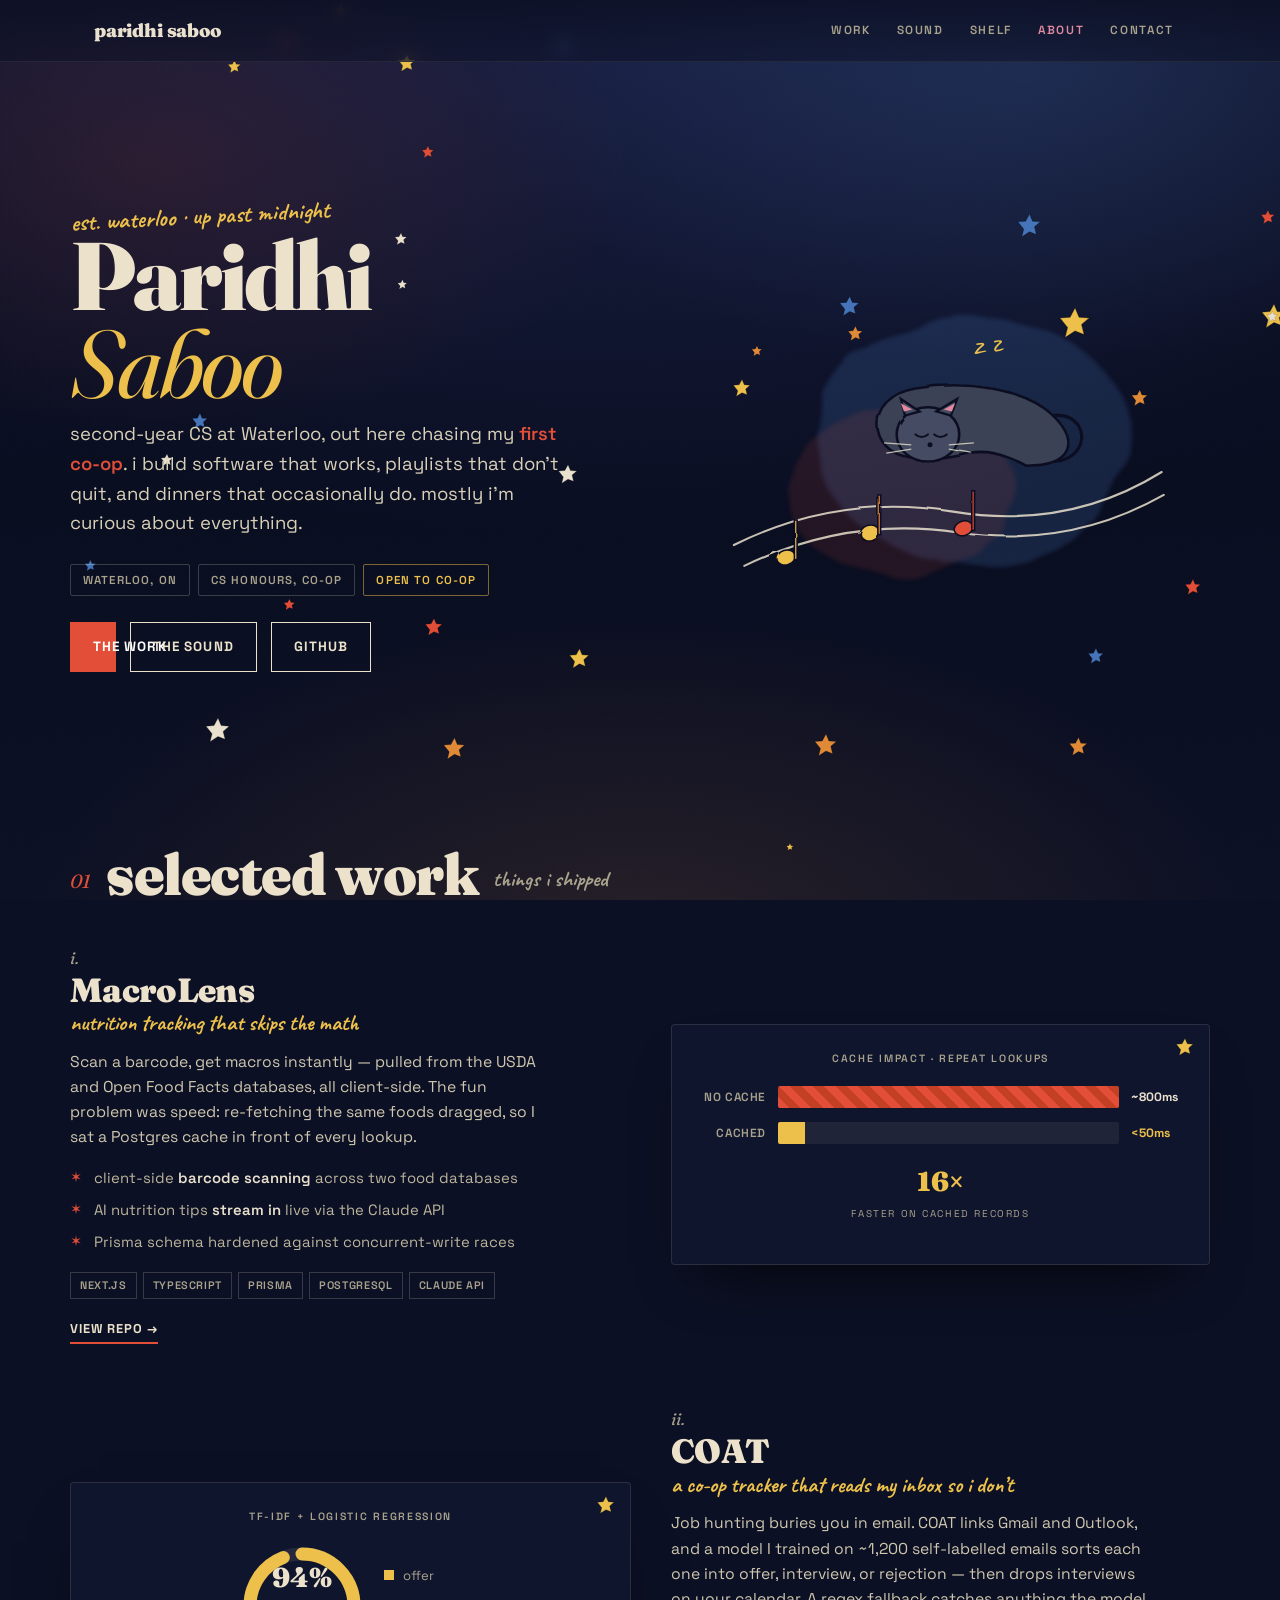
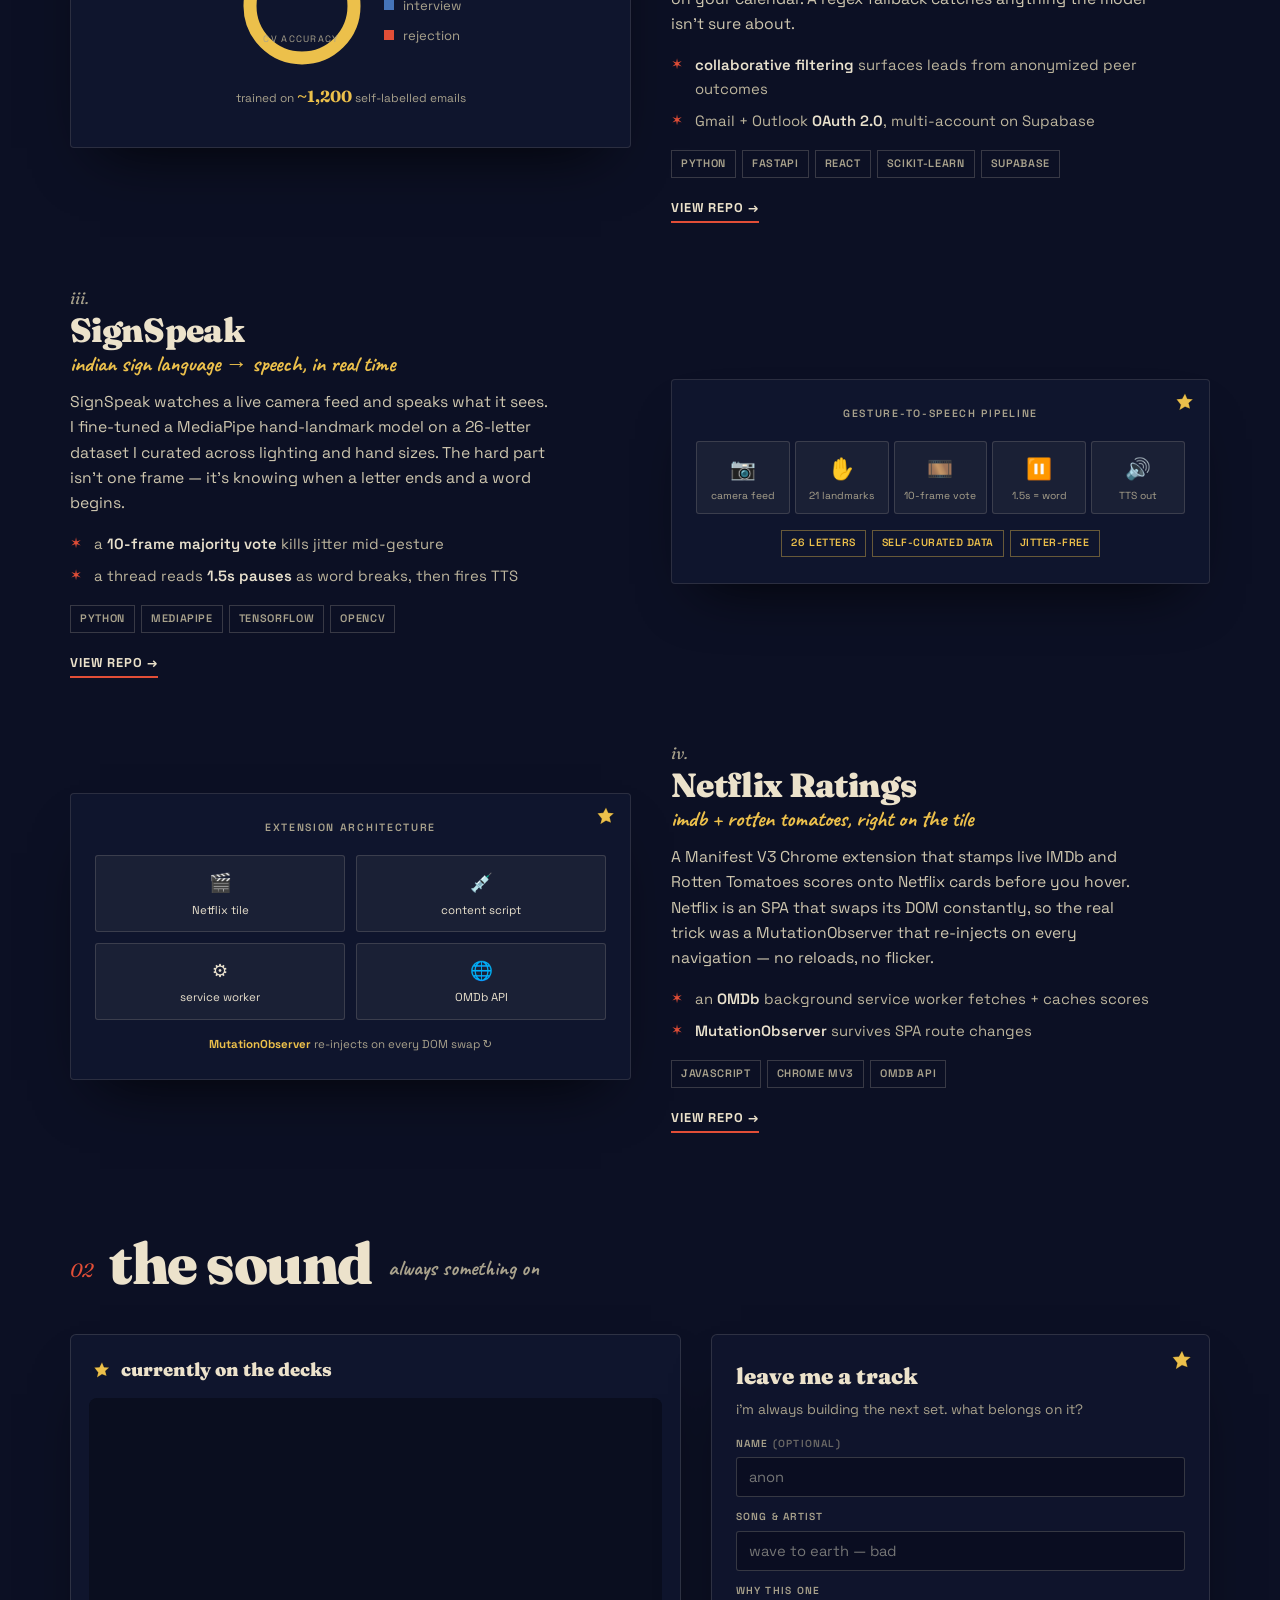
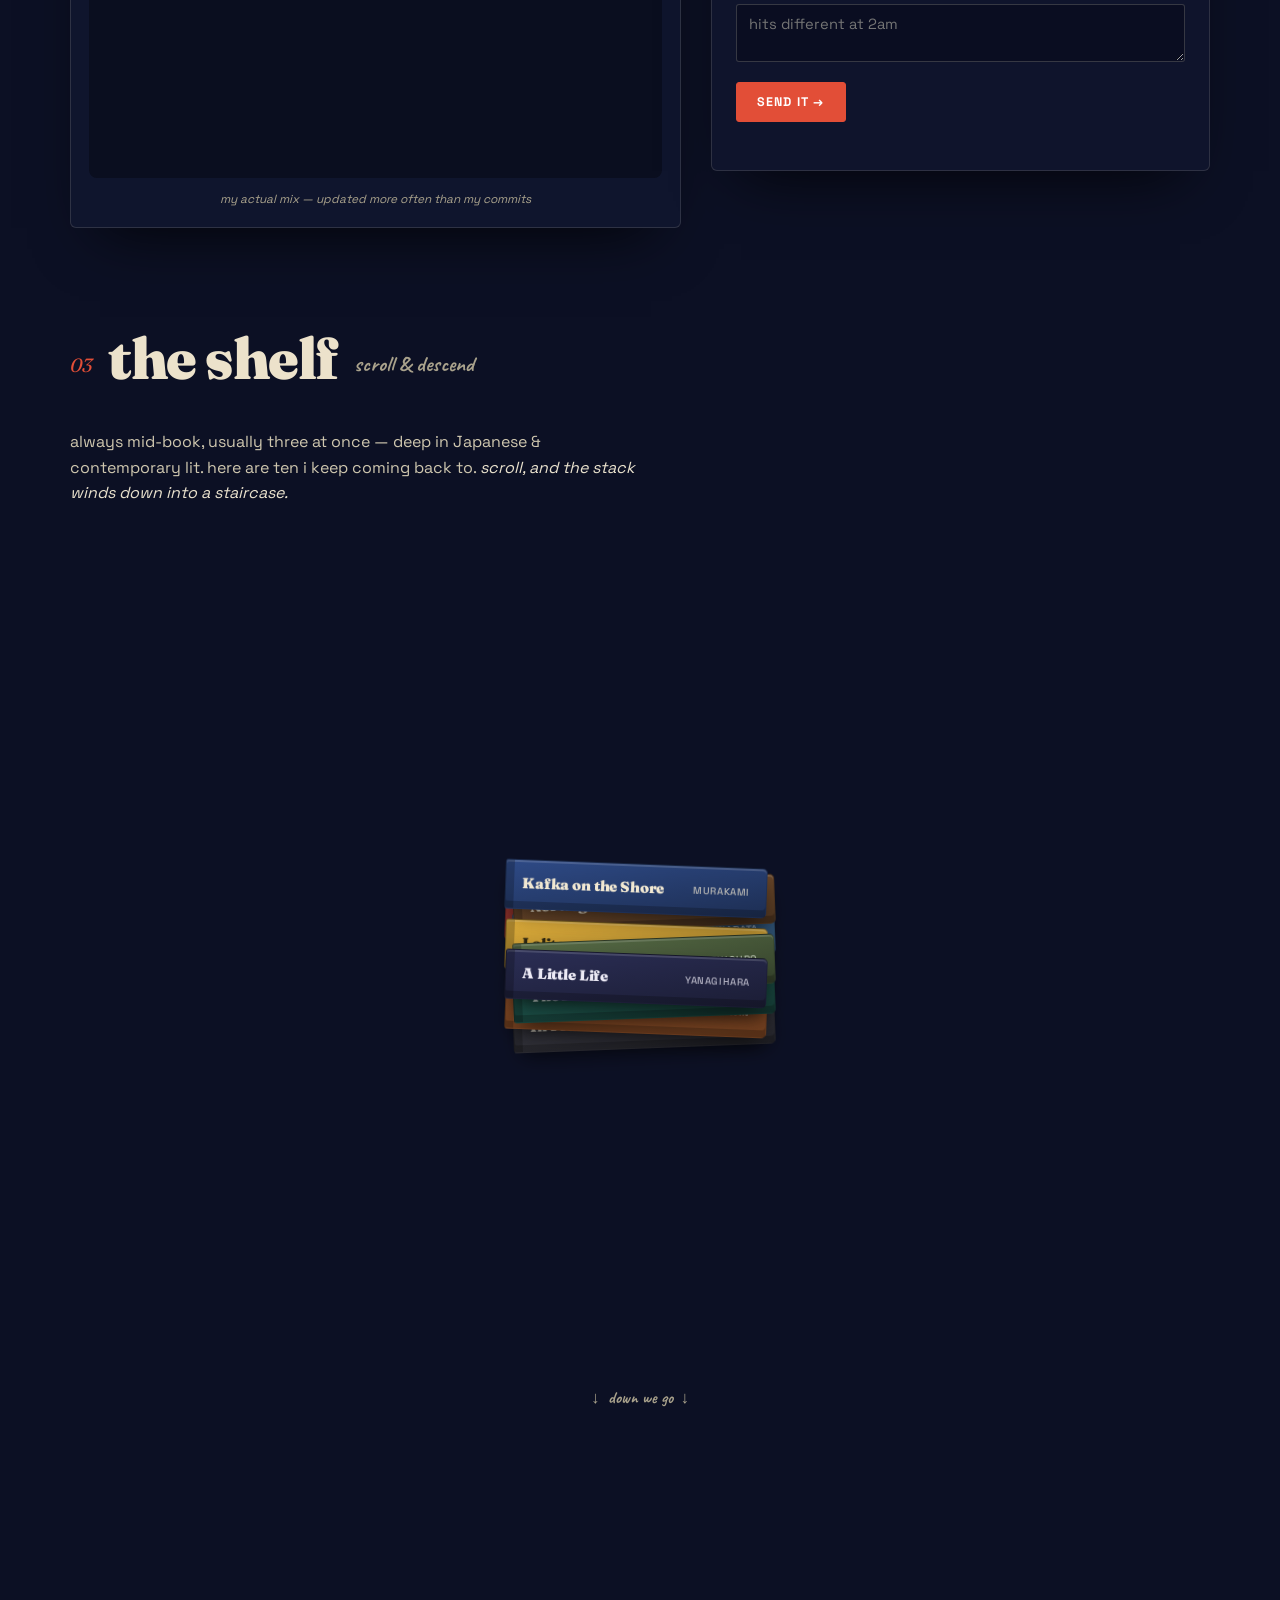
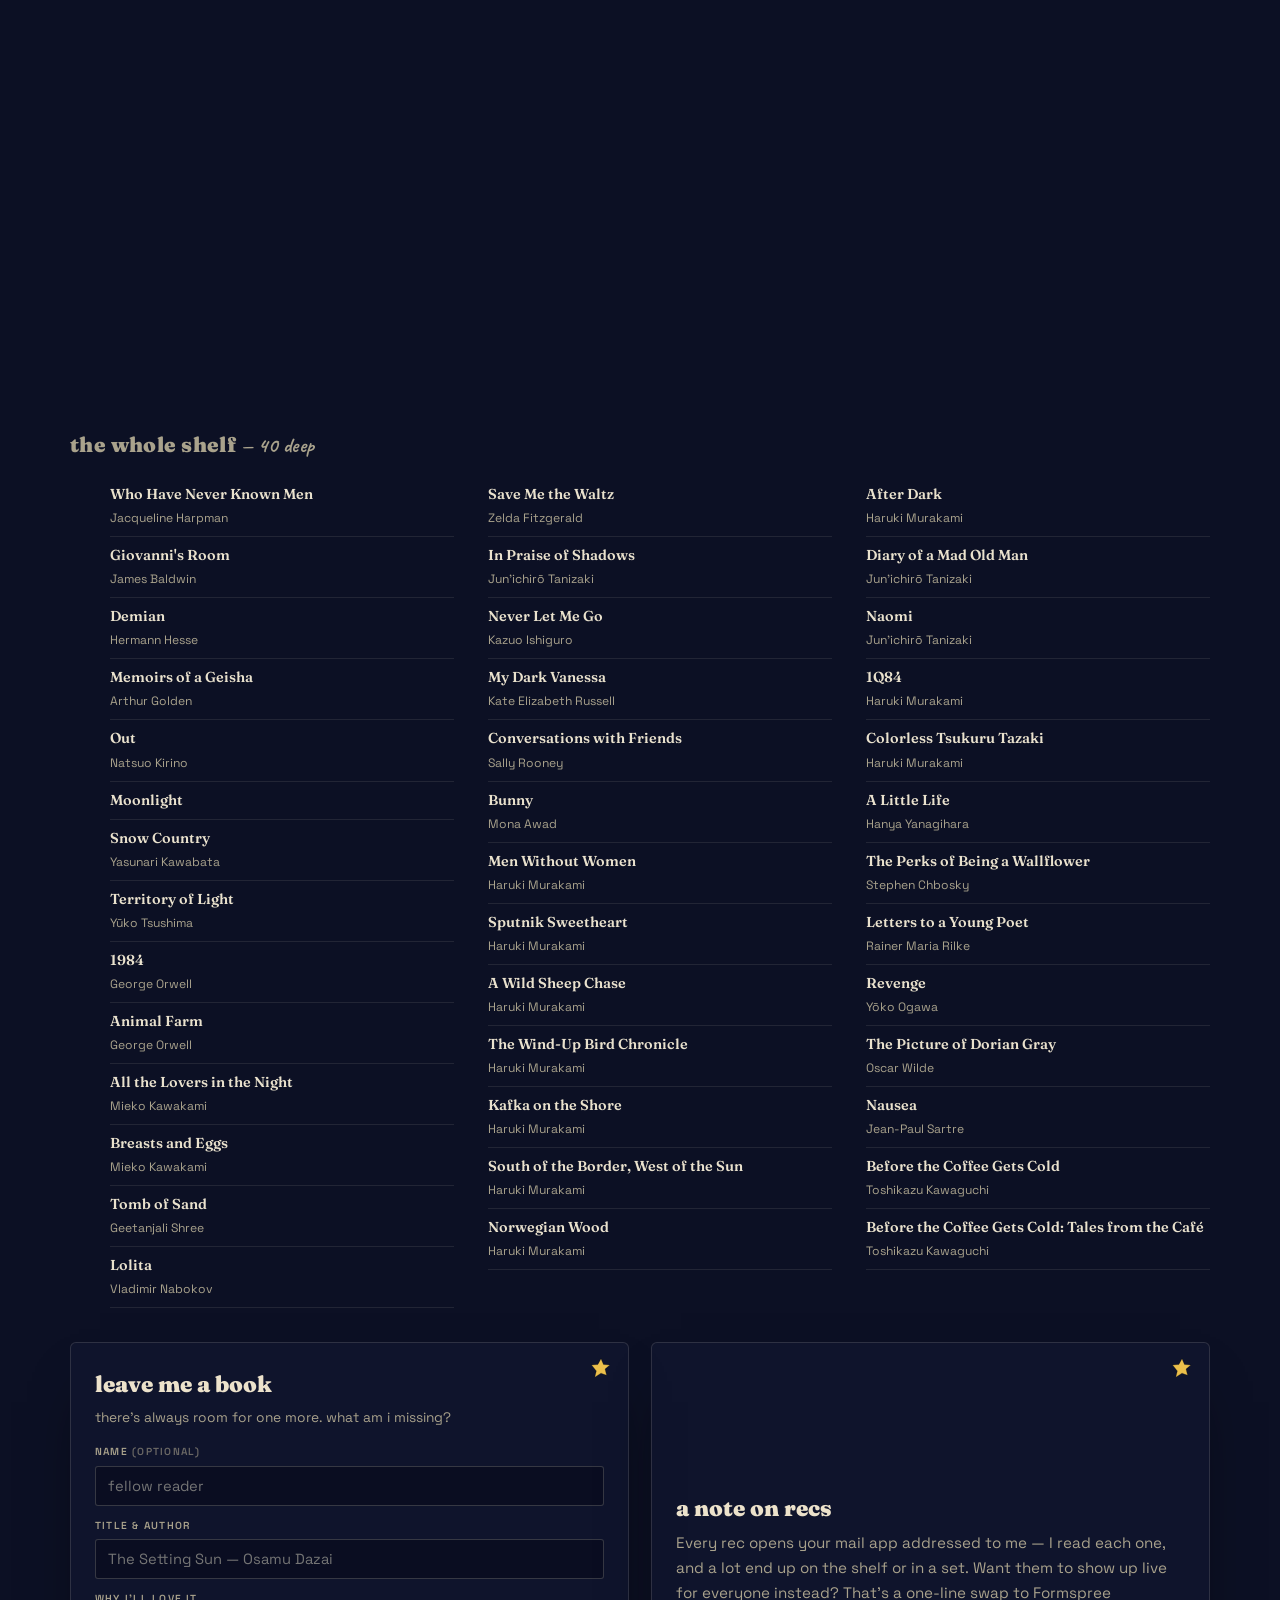
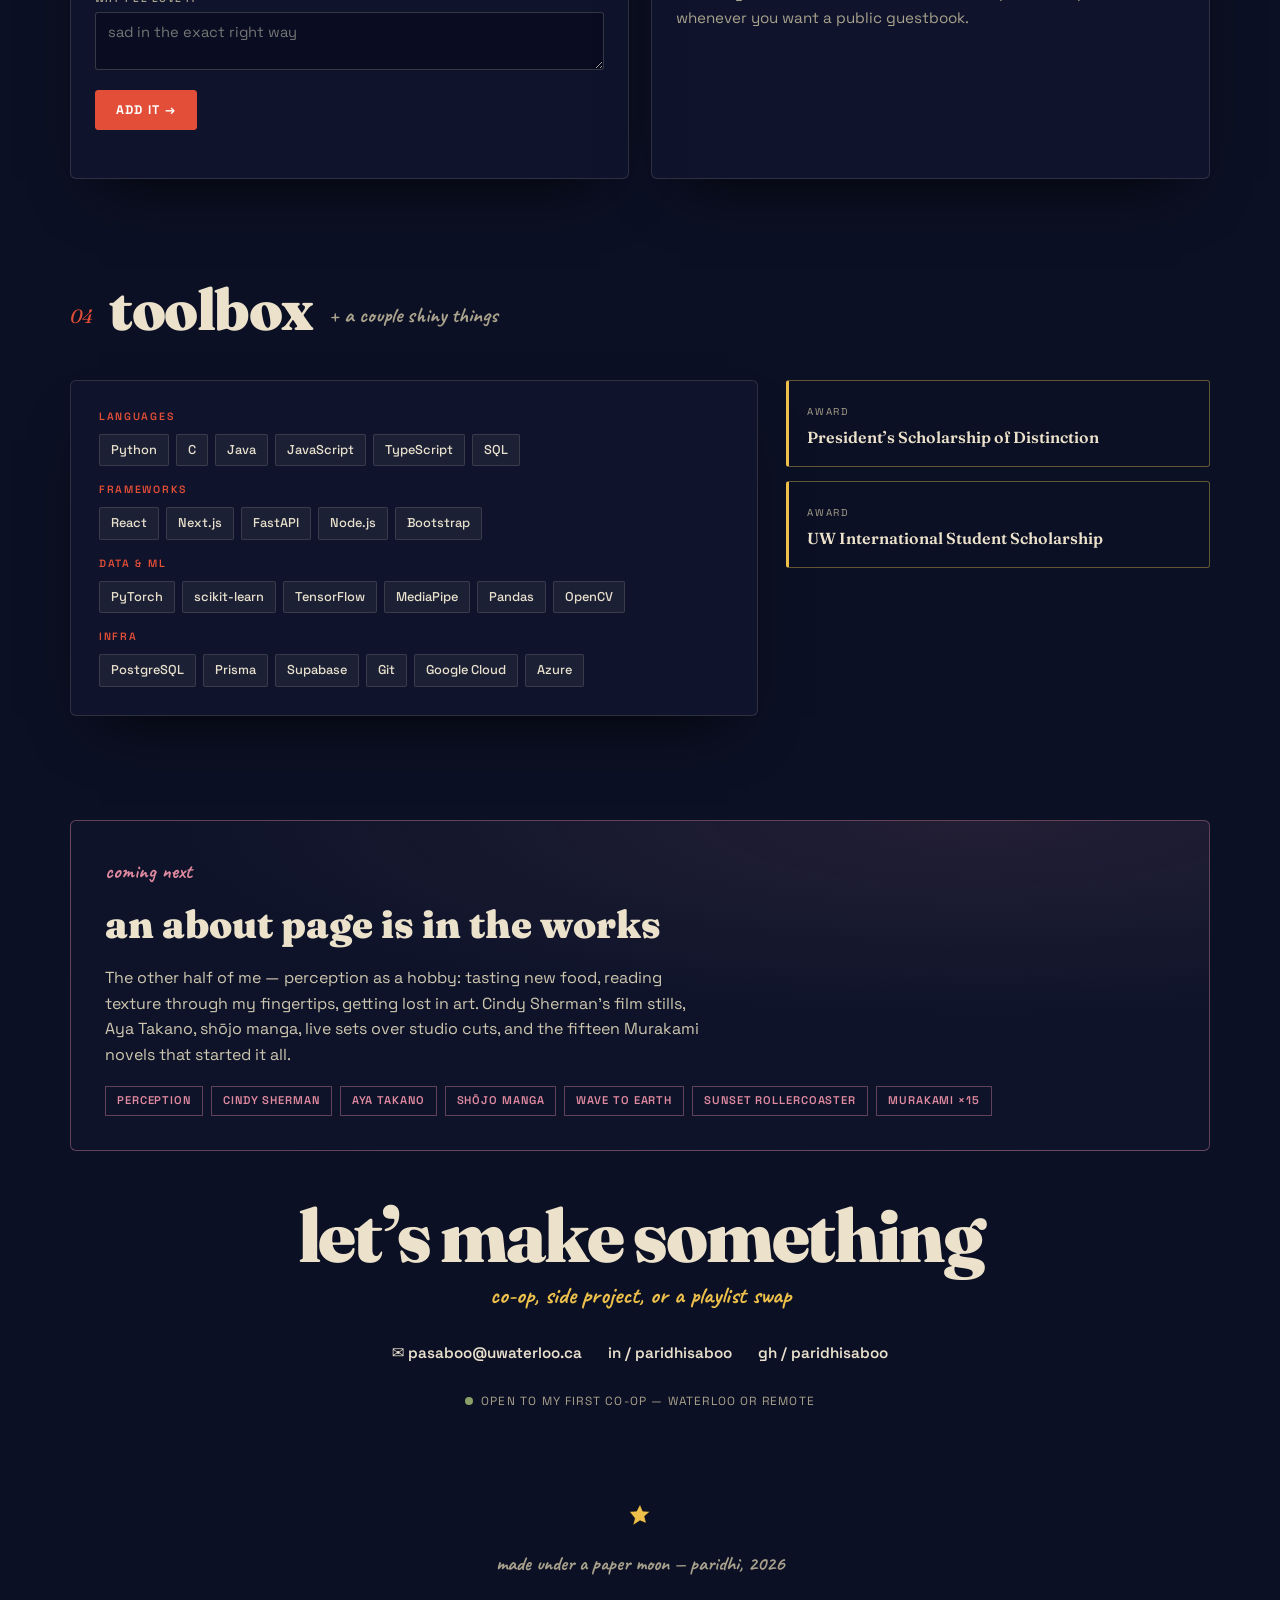
==== index.html @ 0b40da57 "Build portfolio site" ====
<!DOCTYPE html>
<html lang="en">
<head>
<meta charset="UTF-8" />
<meta name="viewport" content="width=device-width, initial-scale=1.0" />
<title>paridhi saboo</title>
<meta name="description" content="Paridhi Saboo — second-year CS at Waterloo. Software, playlists, and a shelf that won't quit." />
<link rel="preconnect" href="https://fonts.googleapis.com" />
<link rel="preconnect" href="https://fonts.gstatic.com" crossorigin />
<link href="https://fonts.googleapis.com/css2?family=Fraunces:ital,opsz,wght@0,9..144,400;0,9..144,600;0,9..144,900;1,9..144,400;1,9..144,600;1,9..144,900&family=Space+Grotesk:wght@400;500;600;700&family=Caveat:wght@500;700&display=swap" rel="stylesheet" />
<link rel="stylesheet" href="styles.css" />
</head>
<body>

<!-- defs: hand-drawn star + rough filters -->
<svg width="0" height="0" style="position:absolute" aria-hidden="true">
  <defs>
    <filter id="rough"><feTurbulence type="fractalNoise" baseFrequency="0.025" numOctaves="2" seed="7" result="n"/><feDisplacementMap in="SourceGraphic" in2="n" scale="2.4"/></filter>
    <filter id="rough2"><feTurbulence type="fractalNoise" baseFrequency="0.04" numOctaves="2" seed="3" result="n"/><feDisplacementMap in="SourceGraphic" in2="n" scale="3"/></filter>
    <filter id="water" x="-30%" y="-30%" width="160%" height="160%"><feTurbulence type="fractalNoise" baseFrequency="0.012" numOctaves="3" seed="5" result="n"/><feDisplacementMap in="SourceGraphic" in2="n" scale="20"/><feGaussianBlur stdDeviation="2"/></filter>
  </defs>
  <symbol id="star" viewBox="0 0 24 24">
    <path filter="url(#rough2)" d="M12 1.8l2.7 6.4 6.9.5-5.2 4.5 1.7 6.8L12 17.6l-6.8 4.4 1.7-6.8L1.7 8.7l6.9-.5z" fill="currentColor" stroke="rgba(0,0,0,.35)" stroke-width=".7" stroke-linejoin="round"/>
  </symbol>
</svg>

<!-- sky -->
<div class="sky" aria-hidden="true">
  <div class="base"></div>
  <div class="grain"></div>
  <div class="starfield" id="starfield"></div>
</div>

<header class="bar">
  <div class="bar-in">
    <div class="brand">paridhi&nbsp;saboo</div>
    <nav class="tabs" aria-label="Sections">
      <a href="#work">work</a>
      <a href="#sound">sound</a>
      <a href="#shelf">shelf</a>
      <a href="#about" class="soon">about</a>
      <a href="#contact">contact</a>
    </nav>
  </div>
</header>

<main>
<!-- ===== HERO ===== -->
<section class="hero wrap" aria-label="Intro">
  <div class="hero-grid">
    <div class="reveal">
      <p class="eyebrow">est. waterloo &middot; up past midnight</p>
      <h1>Paridhi<br><em>Saboo</em></h1>
      <p class="lede">second-year CS at Waterloo, out here chasing my <b>first co-op</b>. i build software that works, playlists that don&rsquo;t quit, and dinners that occasionally do. mostly i&rsquo;m curious about everything.</p>
      <div class="chips">
        <span class="chip">Waterloo, ON</span>
        <span class="chip">CS Honours, Co-op</span>
        <span class="chip hot">open to co-op</span>
      </div>
      <div class="cta">
        <a class="btn fill" href="#work">the work</a>
        <a class="btn line" href="#sound">the sound</a>
        <a class="btn line" href="https://github.com/paridhisaboo" target="_blank" rel="noopener">github</a>
      </div>
    </div>

    <div class="hero-art reveal" aria-hidden="true">
      <!-- original: a sleeping cat dreaming a staff of notes, loose + sketchy -->
      <svg viewBox="0 0 460 380" width="100%" style="max-width:480px">
        <!-- watercolor wash -->
        <ellipse filter="url(#water)" cx="250" cy="200" rx="150" ry="120" fill="#4574B8" opacity=".22"/>
        <ellipse filter="url(#water)" cx="180" cy="250" rx="110" ry="80" fill="#E24E37" opacity=".12"/>
        <!-- staff of notes flowing out -->
        <g filter="url(#rough)" stroke="#E9E1CD" stroke-width="2" fill="none" opacity=".85" stroke-linecap="round">
          <path d="M20 300 Q120 250 230 268 T430 230"/>
          <path d="M30 320 Q130 272 235 288 T432 252"/>
        </g>
        <g filter="url(#rough)" fill="#ECC04B" stroke="#0C1024" stroke-width="1.5">
          <g><ellipse cx="70" cy="312" rx="9" ry="7" transform="rotate(-18 70 312)"/><rect x="78" y="276" width="2.6" height="38" fill="#ECC04B"/></g>
          <g><ellipse cx="150" cy="288" rx="9" ry="7" transform="rotate(-18 150 288)"/><rect x="158" y="252" width="2.6" height="38" fill="#E08A39"/></g>
          <g><ellipse cx="240" cy="284" rx="9" ry="7" transform="rotate(-18 240 284)" fill="#E24E37"/><rect x="248" y="248" width="2.6" height="38" fill="#E24E37"/></g>
        </g>
        <!-- stars -->
        <g class="star" style="color:#ECC04B"><svg x="330" y="70" width="34" height="34"><use href="#star"/></svg></g>
        <g class="star" style="color:#4574B8"><svg x="120" y="60" width="22" height="22"><use href="#star"/></svg></g>
        <g class="star" style="color:#E08A39"><svg x="400" y="150" width="18" height="18"><use href="#star"/></svg></g>
        <!-- the cat: a loose sleeping crescent -->
        <g filter="url(#rough)" transform="translate(150,120)">
          <path d="M40 96 C-2 92 -6 38 44 30 C92 22 150 30 176 56 C200 80 196 104 150 104 C150 104 120 86 96 92 C72 98 58 98 40 96 Z"
            fill="#3B4254" stroke="#0C1024" stroke-width="2.5" stroke-linejoin="round"/>
          <!-- curled tail -->
          <path d="M176 56 C210 52 214 96 178 100" fill="none" stroke="#0C1024" stroke-width="3" stroke-linecap="round"/>
          <!-- head tucked -->
          <ellipse cx="56" cy="74" rx="30" ry="26" fill="#454C62" stroke="#0C1024" stroke-width="2.5"/>
          <path d="M34 56 L30 40 L48 52 Z" fill="#454C62" stroke="#0C1024" stroke-width="2.2"/>
          <path d="M78 56 L84 40 L64 52 Z" fill="#454C62" stroke="#0C1024" stroke-width="2.2"/>
          <path d="M30 44 L33 52 L41 50 Z" fill="#E08AA0"/>
          <path d="M82 44 L79 52 L71 50 Z" fill="#E08AA0"/>
          <!-- closed sleepy eyes -->
          <path d="M44 74 q6 5 12 0" fill="none" stroke="#0C1024" stroke-width="2" stroke-linecap="round"/>
          <path d="M62 74 q6 5 12 0" fill="none" stroke="#0C1024" stroke-width="2" stroke-linecap="round"/>
          <circle cx="58" cy="84" r="2.4" fill="#0C1024"/>
          <!-- whiskers -->
          <g stroke="#E9E1CD" stroke-width="1.2" opacity=".8"><path d="M40 84 L14 82"/><path d="M40 88 L16 92"/><path d="M76 84 L100 82"/><path d="M76 88 L98 92"/></g>
        </g>
        <text x="250" y="118" font-family="Caveat,cursive" font-size="30" fill="#ECC04B" transform="rotate(-8 250 118)">z z</text>
      </svg>
    </div>
  </div>
</section>

<!-- ===== WORK ===== -->
<section id="work" class="sec wrap">
  <div class="sec-head">
    <span class="num">01</span>
    <h2>selected work</h2>
    <span class="kicker">things i shipped</span>
  </div>

  <div class="work">

    <!-- MacroLens -->
    <article class="proj reveal">
      <div class="pinfo">
        <p class="pnum">i.</p>
        <h3>MacroLens</h3>
        <p class="hook">nutrition tracking that skips the math</p>
        <p class="elab">Scan a barcode, get macros instantly &mdash; pulled from the USDA and Open Food Facts databases, all client-side. The fun problem was speed: re-fetching the same foods dragged, so I sat a Postgres cache in front of every lookup.</p>
        <ul>
          <li>client-side <b>barcode scanning</b> across two food databases</li>
          <li>AI nutrition tips <b>stream in</b> live via the Claude API</li>
          <li>Prisma schema hardened against concurrent-write races</li>
        </ul>
        <div class="tags"><span class="tag">Next.js</span><span class="tag">TypeScript</span><span class="tag">Prisma</span><span class="tag">PostgreSQL</span><span class="tag">Claude API</span></div>
        <a class="repo" href="https://github.com/paridhisaboo/MacroLens" target="_blank" rel="noopener">view repo →</a>
      </div>
      <div class="pgraphic">
        <span class="corner star"><svg width="20" height="20"><use href="#star"/></svg></span>
        <p class="gt">cache impact · repeat lookups</p>
        <div class="bars">
          <div class="barrow"><span class="lab">no cache</span><div class="track"><div class="fill slow"></div></div><span class="val">~800ms</span></div>
          <div class="barrow"><span class="lab">cached</span><div class="track"><div class="fill fast"></div></div><span class="val" style="color:var(--gold)">&lt;50ms</span></div>
        </div>
        <p class="speedup"><b data-count="16" data-suffix="×">16×</b><span>faster on cached records</span></p>
      </div>
    </article>

    <!-- COAT -->
    <article class="proj flip reveal">
      <div class="pinfo">
        <p class="pnum">ii.</p>
        <h3>COAT</h3>
        <p class="hook">a co-op tracker that reads my inbox so i don&rsquo;t</p>
        <p class="elab">Job hunting buries you in email. COAT links Gmail and Outlook, and a model I trained on ~1,200 self-labelled emails sorts each one into offer, interview, or rejection &mdash; then drops interviews on your calendar. A regex fallback catches anything the model isn&rsquo;t sure about.</p>
        <ul>
          <li><b>collaborative filtering</b> surfaces leads from anonymized peer outcomes</li>
          <li>Gmail + Outlook <b>OAuth 2.0</b>, multi-account on Supabase</li>
        </ul>
        <div class="tags"><span class="tag">Python</span><span class="tag">FastAPI</span><span class="tag">React</span><span class="tag">scikit-learn</span><span class="tag">Supabase</span></div>
        <a class="repo" href="https://github.com/paridhisaboo/coat" target="_blank" rel="noopener">view repo →</a>
      </div>
      <div class="pgraphic">
        <span class="corner star"><svg width="20" height="20"><use href="#star"/></svg></span>
        <p class="gt">TF-IDF + logistic regression</p>
        <div class="donutwrap">
          <div class="donut">
            <svg width="124" height="124" viewBox="0 0 124 124">
              <circle cx="62" cy="62" r="52" fill="none" stroke="rgba(233,225,205,.1)" stroke-width="13"/>
              <circle class="arc" cx="62" cy="62" r="52" fill="none" stroke="var(--gold)" stroke-width="13" stroke-linecap="round"/>
            </svg>
            <div class="ctr"><b data-count="94" data-suffix="%">94%</b><span>cv accuracy</span></div>
          </div>
          <div class="legend">
            <div><i style="background:var(--gold)"></i>offer</div>
            <div><i style="background:var(--cobalt)"></i>interview</div>
            <div><i style="background:var(--tomato)"></i>rejection</div>
          </div>
        </div>
        <p class="substat">trained on <b>~1,200</b> self-labelled emails</p>
      </div>
    </article>

    <!-- SignSpeak -->
    <article class="proj reveal">
      <div class="pinfo">
        <p class="pnum">iii.</p>
        <h3>SignSpeak</h3>
        <p class="hook">indian sign language → speech, in real time</p>
        <p class="elab">SignSpeak watches a live camera feed and speaks what it sees. I fine-tuned a MediaPipe hand-landmark model on a 26-letter dataset I curated across lighting and hand sizes. The hard part isn&rsquo;t one frame &mdash; it&rsquo;s knowing when a letter ends and a word begins.</p>
        <ul>
          <li>a <b>10-frame majority vote</b> kills jitter mid-gesture</li>
          <li>a thread reads <b>1.5s pauses</b> as word breaks, then fires TTS</li>
        </ul>
        <div class="tags"><span class="tag">Python</span><span class="tag">MediaPipe</span><span class="tag">TensorFlow</span><span class="tag">OpenCV</span></div>
        <a class="repo" href="https://github.com/paridhisaboo/ISLDetector" target="_blank" rel="noopener">view repo →</a>
      </div>
      <div class="pgraphic">
        <span class="corner star"><svg width="20" height="20"><use href="#star"/></svg></span>
        <p class="gt">gesture-to-speech pipeline</p>
        <div class="pipe">
          <div class="pnode"><div class="ic">📷</div><div class="t">camera feed</div></div>
          <div class="pnode"><div class="ic">✋</div><div class="t">21 landmarks</div></div>
          <div class="pnode"><div class="ic">🎞️</div><div class="t">10-frame vote</div></div>
          <div class="pnode"><div class="ic">⏸️</div><div class="t">1.5s = word</div></div>
          <div class="pnode"><div class="ic">🔊</div><div class="t">TTS out</div></div>
        </div>
        <div class="pbadges"><span class="pbadge">26 letters</span><span class="pbadge">self-curated data</span><span class="pbadge">jitter-free</span></div>
      </div>
    </article>

    <!-- Netflix -->
    <article class="proj flip reveal">
      <div class="pinfo">
        <p class="pnum">iv.</p>
        <h3>Netflix Ratings</h3>
        <p class="hook">imdb + rotten tomatoes, right on the tile</p>
        <p class="elab">A Manifest V3 Chrome extension that stamps live IMDb and Rotten Tomatoes scores onto Netflix cards before you hover. Netflix is an SPA that swaps its DOM constantly, so the real trick was a MutationObserver that re-injects on every navigation &mdash; no reloads, no flicker.</p>
        <ul>
          <li>an <b>OMDb</b> background service worker fetches + caches scores</li>
          <li><b>MutationObserver</b> survives SPA route changes</li>
        </ul>
        <div class="tags"><span class="tag">JavaScript</span><span class="tag">Chrome MV3</span><span class="tag">OMDb API</span></div>
        <a class="repo" href="https://github.com/paridhisaboo/Netflix-IMDb-RT-Ratings" target="_blank" rel="noopener">view repo →</a>
      </div>
      <div class="pgraphic">
        <span class="corner star"><svg width="20" height="20"><use href="#star"/></svg></span>
        <p class="gt">extension architecture</p>
        <div class="arch">
          <div class="abox"><span class="ic">🎬</span>Netflix tile</div>
          <div class="abox"><span class="ic">💉</span>content script</div>
          <div class="abox"><span class="ic">⚙️</span>service worker</div>
          <div class="abox"><span class="ic">🌐</span>OMDb API</div>
          <div class="arch-note"><b>MutationObserver</b> re-injects on every DOM swap ↻</div>
        </div>
      </div>
    </article>

  </div>
</section>

<!-- ===== SOUND ===== -->
<section id="sound" class="sec wrap">
  <div class="sec-head">
    <span class="num">02</span>
    <h2>the sound</h2>
    <span class="kicker">always something on</span>
  </div>
  <div class="music-grid">
    <div class="player-frame reveal">
      <div class="ph"><span class="star" style="color:var(--gold)"><svg width="18" height="18"><use href="#star"/></svg></span> currently on the decks</div>
      <iframe title="Paridhi's playlist" src="https://open.spotify.com/embed/playlist/3LbTGxZdEREpLJGWOCsDWL?utm_source=generator&theme=0" height="380" allow="autoplay; clipboard-write; encrypted-media; fullscreen; picture-in-picture" loading="lazy"></iframe>
      <p class="player-note">my actual mix — updated more often than my commits</p>
    </div>
    <div class="reccard reveal">
      <span class="cn star"><svg width="22" height="22"><use href="#star"/></svg></span>
      <h4>leave me a track</h4>
      <p class="sub">i&rsquo;m always building the next set. what belongs on it?</p>
      <form id="songForm">
        <label for="s-name">name <span style="opacity:.6">(optional)</span></label>
        <input id="s-name" name="name" type="text" placeholder="anon" autocomplete="name" />
        <label for="s-song">song &amp; artist</label>
        <input id="s-song" name="song" type="text" placeholder="wave to earth — bad" required />
        <label for="s-why">why this one</label>
        <textarea id="s-why" name="why" rows="2" placeholder="hits different at 2am"></textarea>
        <button type="submit">send it →</button>
        <p class="ok" id="s-ok" role="status"></p>
      </form>
    </div>
  </div>
</section>

<!-- ===== SHELF ===== -->
<section id="shelf" class="sec wrap">
  <div class="sec-head">
    <span class="num">03</span>
    <h2>the shelf</h2>
    <span class="kicker">scroll &amp; descend</span>
  </div>
  <p class="books-intro reveal">always mid-book, usually three at once &mdash; deep in Japanese &amp; contemporary lit. here are ten i keep coming back to. <em style="color:var(--bone)">scroll, and the stack winds down into a staircase.</em></p>
</section>

<section class="stair-section" id="stair" aria-hidden="true">
  <div class="stair-stage">
    <div class="stair-core" id="stairCore"></div>
    <div class="stair-hint"><span class="a">↓</span> down we go <span class="a">↓</span></div>
  </div>
</section>

<section class="sec wrap" style="padding-top:6px">
  <h3 style="font-family:Fraunces;font-weight:900;font-size:1.3rem;color:var(--bone-dim);margin:0 0 14px;letter-spacing:.02em">the whole shelf <span style="font-family:Caveat;color:var(--bone-dim)">— 40 deep</span></h3>
  <ol class="index-grid reveal" id="indexList"></ol>

  <div class="rec-two">
    <div class="reccard reveal">
      <span class="cn star"><svg width="22" height="22"><use href="#star"/></svg></span>
      <h4>leave me a book</h4>
      <p class="sub">there&rsquo;s always room for one more. what am i missing?</p>
      <form id="bookForm">
        <label for="b-name">name <span style="opacity:.6">(optional)</span></label>
        <input id="b-name" name="name" type="text" placeholder="fellow reader" autocomplete="name" />
        <label for="b-title">title &amp; author</label>
        <input id="b-title" name="title" type="text" placeholder="The Setting Sun — Osamu Dazai" required />
        <label for="b-why">why i&rsquo;ll love it</label>
        <textarea id="b-why" name="why" rows="2" placeholder="sad in the exact right way"></textarea>
        <button type="submit">add it →</button>
        <p class="ok" id="b-ok" role="status"></p>
      </form>
    </div>
    <div class="reccard reveal" style="display:flex;flex-direction:column;justify-content:center">
      <span class="cn star"><svg width="22" height="22"><use href="#star"/></svg></span>
      <h4>a note on recs</h4>
      <p class="sub" style="font-size:.95rem;line-height:1.65;margin:0">Every rec opens your mail app addressed to me &mdash; I read each one, and a lot end up on the shelf or in a set. Want them to show up live for everyone instead? That&rsquo;s a one-line swap to Formspree whenever you want a public guestbook.</p>
    </div>
  </div>
</section>

<!-- ===== TOOLBOX ===== -->
<section class="sec wrap">
  <div class="sec-head">
    <span class="num">04</span>
    <h2>toolbox</h2>
    <span class="kicker">+ a couple shiny things</span>
  </div>
  <div class="toolwrap">
    <div class="toolbox reveal">
      <div class="toolrow"><span class="h">languages</span><div class="items"><span class="skill">Python</span><span class="skill">C</span><span class="skill">Java</span><span class="skill">JavaScript</span><span class="skill">TypeScript</span><span class="skill">SQL</span></div></div>
      <div class="toolrow"><span class="h">frameworks</span><div class="items"><span class="skill">React</span><span class="skill">Next.js</span><span class="skill">FastAPI</span><span class="skill">Node.js</span><span class="skill">Bootstrap</span></div></div>
      <div class="toolrow"><span class="h">data &amp; ml</span><div class="items"><span class="skill">PyTorch</span><span class="skill">scikit-learn</span><span class="skill">TensorFlow</span><span class="skill">MediaPipe</span><span class="skill">Pandas</span><span class="skill">OpenCV</span></div></div>
      <div class="toolrow"><span class="h">infra</span><div class="items"><span class="skill">PostgreSQL</span><span class="skill">Prisma</span><span class="skill">Supabase</span><span class="skill">Git</span><span class="skill">Google Cloud</span><span class="skill">Azure</span></div></div>
    </div>
    <div class="awards">
      <div class="award reveal"><span class="t">award</span><b>President&rsquo;s Scholarship of Distinction</b></div>
      <div class="award reveal"><span class="t">award</span><b>UW International Student Scholarship</b></div>
    </div>
  </div>
</section>

<!-- ===== ABOUT TEASER ===== -->
<section id="about" class="sec wrap">
  <div class="teaser reveal">
    <span class="lbl">coming next</span>
    <h3>an about page is in the works</h3>
    <p>The other half of me &mdash; perception as a hobby: tasting new food, reading texture through my fingertips, getting lost in art. Cindy Sherman&rsquo;s film stills, Aya Takano, shōjo manga, live sets over studio cuts, and the fifteen Murakami novels that started it all.</p>
    <div class="mini"><span>perception</span><span>cindy sherman</span><span>aya takano</span><span>shōjo manga</span><span>wave to earth</span><span>sunset rollercoaster</span><span>murakami ×15</span></div>
  </div>
</section>

<!-- ===== CONTACT ===== -->
<section id="contact" class="sec wrap contact">
  <div class="reveal">
    <h2>let&rsquo;s make something</h2>
    <p class="sub">co-op, side project, or a playlist swap</p>
    <div class="clinks">
      <a href="mailto:pasaboo@uwaterloo.ca">✉ pasaboo@uwaterloo.ca</a>
      <a href="https://www.linkedin.com/in/paridhisaboo" target="_blank" rel="noopener">in / paridhisaboo</a>
      <a href="https://github.com/paridhisaboo" target="_blank" rel="noopener">gh / paridhisaboo</a>
    </div>
    <p class="avail"><span class="dot"></span>open to my first co-op — waterloo or remote</p>
  </div>
</section>
</main>

<footer>
  <span class="star" style="color:var(--gold)"><svg width="24" height="24"><use href="#star"/></svg></span>
  <p>made under a paper moon — paridhi, 2026</p>
</footer>

<!-- turntable -->
<div class="turntable" id="turntable" role="button" tabindex="0" aria-label="Jump to my playlist">
  <svg viewBox="0 0 200 160" width="100%" aria-hidden="true">
    <rect x="6" y="20" width="188" height="134" rx="10" fill="#11152e" stroke="#ECC04B" stroke-width="2"/>
    <g class="disc">
      <circle cx="86" cy="92" r="58" fill="#0a0c1c" stroke="#000" stroke-width="1"/>
      <circle cx="86" cy="92" r="44" fill="none" stroke="#262b48" stroke-width="1"/>
      <circle cx="86" cy="92" r="34" fill="none" stroke="#262b48" stroke-width="1"/>
      <circle cx="86" cy="92" r="22" fill="#E24E37"/>
      <circle cx="86" cy="92" r="21" fill="none" stroke="#ECC04B" stroke-width="1.5"/>
      <circle cx="86" cy="92" r="3" fill="#0a0c1c"/>
      <circle cx="86" cy="70" r="2" fill="#11152e"/>
    </g>
    <!-- tonearm -->
    <g class="tonearm">
      <circle cx="168" cy="30" r="9" fill="#1c2347" stroke="#ECC04B" stroke-width="2"/>
      <line x1="168" y1="30" x2="104" y2="86" stroke="#cfc7af" stroke-width="4" stroke-linecap="round"/>
      <rect x="98" y="82" width="14" height="9" rx="2" fill="#ECC04B" transform="rotate(40 105 86)"/>
    </g>
  </svg>
  <div class="tt-label">now spinning ♪</div>
</div>

<script src="script.js"></script>
</body>
</html>
---- styles.css ----
:root{
    --night:#0C1024;
    --night-2:#131934;
    --night-3:#1C234A;
    --ink:#080B1B;
    --paper:#ECE2CB;      /* watercolor cream */
    --bone:#E9E1CD;       /* text on dark */
    --bone-dim:#A9A28C;
    --gold:#ECC04B;
    --tomato:#E24E37;     /* punk red */
    --burnt:#E08A39;
    --rose:#E08AA0;
    --cobalt:#4574B8;
    --sage:#8AA068;
    --shadow:0 30px 60px -30px rgba(0,0,0,.85);
  }
  *{box-sizing:border-box}
  html{scroll-behavior:smooth}
  body{
    margin:0; color:var(--bone); background:var(--night);
    font-family:"Space Grotesk",system-ui,sans-serif; line-height:1.6;
    -webkit-font-smoothing:antialiased; overflow-x:hidden;
  }
  /* ---- night + watercolor sky ---- */
  .sky{position:fixed; inset:0; z-index:0; pointer-events:none; overflow:hidden}
  .sky .base{position:absolute; inset:0;
    background:
      radial-gradient(70% 55% at 80% 8%, rgba(69,116,184,.20), transparent 60%),
      radial-gradient(60% 50% at 12% 18%, rgba(226,78,55,.12), transparent 62%),
      radial-gradient(80% 60% at 50% 104%, rgba(224,138,57,.12), transparent 60%),
      radial-gradient(120% 100% at 50% -10%, #1A2148, transparent 70%),
      linear-gradient(180deg,#0C1024,#090D20 55%,#0C1024);
  }
  .sky .grain{position:absolute; inset:0; opacity:.5; mix-blend-mode:overlay;
    background-image:url("data:image/svg+xml,%3Csvg xmlns='http://www.w3.org/2000/svg' width='200' height='200'%3E%3Cfilter id='n'%3E%3CfeTurbulence type='fractalNoise' baseFrequency='0.85' numOctaves='2'/%3E%3CfeColorMatrix type='saturate' values='0'/%3E%3C/filter%3E%3Crect width='100%25' height='100%25' filter='url(%23n)' opacity='0.07'/%3E%3C/svg%3E");}
  .starfield{position:absolute; inset:0}
  .starfield svg{position:absolute; animation:tw 5s ease-in-out infinite}
  @keyframes tw{0%,100%{opacity:.5; transform:scale(.9) rotate(var(--r,0deg))}50%{opacity:1; transform:scale(1.08) rotate(var(--r,0deg))}}

  main,header,footer{position:relative; z-index:1}
  a{color:inherit}
  .wrap{max-width:1140px; margin:0 auto; padding:0 24px}

  /* hand-drawn star symbol uses currentColor */
  .star{display:inline-block; line-height:0}

  /* ---------- nav ---------- */
  header.bar{position:sticky; top:0; z-index:60; backdrop-filter:blur(9px);
    background:linear-gradient(rgba(12,16,36,.86), rgba(12,16,36,.5)); border-bottom:1px solid rgba(233,225,205,.1)}
  .bar-in{display:flex; align-items:center; justify-content:space-between; max-width:1140px; margin:0 auto; padding:14px 24px}
  .brand{display:flex; align-items:center; gap:9px; font-family:"Fraunces",serif; font-weight:900; font-size:1.16rem; letter-spacing:-.01em}
  nav.tabs{display:flex; gap:2px; flex-wrap:wrap}
  nav.tabs a{font-size:.74rem; font-weight:600; letter-spacing:.14em; text-transform:uppercase; text-decoration:none;
    padding:7px 12px; color:var(--bone-dim); transition:.16s; position:relative}
  nav.tabs a:hover, nav.tabs a:focus-visible{color:var(--gold)}
  nav.tabs a.soon{color:var(--rose)}

  /* ---------- hero ---------- */
  .hero{position:relative; padding:64px 0 30px; min-height:78vh; display:flex; align-items:center}
  .hero-grid{display:grid; grid-template-columns:1.08fr .92fr; gap:24px; align-items:center; width:100%}
  @media(max-width:880px){ .hero-grid{grid-template-columns:1fr} .hero{min-height:auto; padding-top:40px} }
  .eyebrow{font-family:"Caveat",cursive; font-weight:700; font-size:1.5rem; color:var(--gold); transform:rotate(-3deg); margin:0 0 4px}
  .hero h1{font-family:"Fraunces",serif; font-weight:900; font-size:clamp(3.2rem,9vw,6rem); line-height:.92; letter-spacing:-.03em; margin:.05em 0 .12em; color:var(--paper)}
  .hero h1 em{font-style:italic; font-weight:400; color:var(--gold)}
  .lede{font-size:1.16rem; max-width:42ch; color:#d9d0b8; margin:0 0 26px}
  .lede b{color:var(--tomato); font-weight:600}
  .chips{display:flex; flex-wrap:wrap; gap:8px; margin-bottom:26px}
  .chip{font-size:.72rem; font-weight:600; letter-spacing:.1em; text-transform:uppercase; padding:6px 12px; border-radius:2px;
    background:transparent; color:var(--bone-dim); border:1px solid rgba(233,225,205,.22)}
  .chip.hot{color:var(--gold); border-color:rgba(236,192,75,.5)}
  .cta{display:flex; gap:14px; flex-wrap:wrap; align-items:center}
  .btn{display:inline-flex; align-items:center; gap:8px; font-family:"Space Grotesk"; font-weight:700; font-size:.84rem;
    letter-spacing:.08em; text-transform:uppercase; text-decoration:none; padding:13px 22px; cursor:pointer; transition:.18s; border:1.5px solid var(--paper); color:var(--paper); background:transparent; white-space:nowrap}
  .btn.fill{background:var(--tomato); border-color:var(--tomato); color:#fff}
  .btn.fill:hover{background:#c8402b; border-color:#c8402b}
  .btn:hover{transform:translateY(-2px)}
  .btn.line:hover{background:rgba(233,225,205,.08)}
  .btn:focus-visible{outline:2px solid var(--gold); outline-offset:3px}

  .hero-art{position:relative; min-height:360px; display:grid; place-items:center}

  /* ---------- section heads ---------- */
  .sec{padding:84px 0 20px; position:relative}
  .sec-head{display:flex; align-items:flex-end; gap:16px; margin-bottom:42px; flex-wrap:wrap}
  .sec-head .num{font-family:"Fraunces",serif; font-style:italic; font-weight:400; font-size:1.2rem; color:var(--tomato); padding-bottom:6px}
  .sec-head h2{font-family:"Fraunces",serif; font-weight:900; font-size:clamp(2.2rem,5.5vw,3.6rem); margin:0; letter-spacing:-.025em; line-height:.95; color:var(--paper)}
  .sec-head .kicker{font-family:"Caveat",cursive; font-weight:700; font-size:1.35rem; color:var(--bone-dim); padding-bottom:6px}
  .divider{height:30px; margin:6px 0; opacity:.5}

  /* ---------- projects ---------- */
  .work{display:flex; flex-direction:column; gap:62px}
  .proj{display:grid; grid-template-columns:1.02fr .98fr; gap:40px; align-items:center; position:relative}
  .proj.flip .pinfo{order:2}.proj.flip .pgraphic{order:1}
  @media(max-width:840px){ .proj,.proj.flip{grid-template-columns:1fr} .proj.flip .pinfo{order:1}.proj.flip .pgraphic{order:2} }
  .pnum{font-family:"Fraunces",serif; font-style:italic; font-size:1.05rem; color:var(--bone-dim); margin:0 0 2px}
  .proj h3{font-family:"Fraunces",serif; font-weight:900; font-size:2.1rem; letter-spacing:-.02em; margin:0 0 4px; color:var(--paper); line-height:1}
  .proj .hook{font-family:"Caveat",cursive; font-weight:700; color:var(--gold); font-size:1.4rem; margin:0 0 14px; line-height:1.1}
  .proj .elab{font-size:.98rem; color:#cfc7af; margin:0 0 16px; max-width:48ch}
  .proj ul{list-style:none; margin:0 0 18px; padding:0; display:flex; flex-direction:column; gap:8px}
  .proj li{position:relative; padding-left:24px; font-size:.93rem; color:#bdb59d}
  .proj li::before{content:"✶"; position:absolute; left:0; top:0; color:var(--tomato); font-size:.9rem}
  .proj li b{color:var(--bone); font-weight:600}
  .tags{display:flex; flex-wrap:wrap; gap:6px; margin-bottom:16px}
  .tag{font-size:.68rem; font-weight:600; letter-spacing:.06em; text-transform:uppercase; padding:4px 9px; border:1px solid rgba(233,225,205,.2); color:var(--bone-dim)}
  .repo{display:inline-flex; align-items:center; gap:8px; font-weight:700; font-size:.8rem; letter-spacing:.08em; text-transform:uppercase; text-decoration:none; color:var(--paper); border-bottom:2px solid var(--tomato); padding-bottom:3px; transition:.16s}
  .repo:hover{color:var(--gold); border-color:var(--gold)}

  /* infographic card */
  .pgraphic{background:rgba(19,25,52,.6); border:1px solid rgba(233,225,205,.12); border-radius:4px; padding:26px 24px; position:relative; box-shadow:var(--shadow)}
  .pgraphic .gt{font-size:.66rem; font-weight:600; letter-spacing:.16em; text-transform:uppercase; color:var(--bone-dim); margin:0 0 18px; text-align:center}
  .pgraphic .corner{position:absolute; top:12px; right:14px; color:var(--gold)}

  /* latency bars */
  .bars{display:flex; flex-direction:column; gap:14px}
  .barrow{display:flex; align-items:center; gap:12px}
  .barrow .lab{flex:0 0 70px; font-size:.74rem; font-weight:600; color:var(--bone-dim); text-align:right; text-transform:uppercase; letter-spacing:.05em}
  .track{flex:1; height:22px; background:rgba(233,225,205,.07); border-radius:2px; overflow:hidden}
  .fill{height:100%; width:0; transition:width 1.2s cubic-bezier(.2,.8,.25,1)}
  .in .fill.slow{width:100%; background:repeating-linear-gradient(45deg,var(--tomato) 0 8px,#c44025 8px 16px)}
  .in .fill.fast{width:8%; background:var(--gold)}
  .val{flex:0 0 54px; font-size:.76rem; font-weight:700; color:var(--bone)}
  .speedup{margin-top:16px; text-align:center}
  .speedup b{font-family:"Fraunces",serif; font-weight:900; font-size:1.7rem; color:var(--gold)}
  .speedup span{display:block; font-size:.62rem; letter-spacing:.16em; text-transform:uppercase; color:var(--bone-dim); margin-top:2px}

  /* donut */
  .donutwrap{display:flex; align-items:center; gap:20px; justify-content:center; flex-wrap:wrap}
  .donut{position:relative; width:124px; height:124px}
  .donut svg{transform:rotate(-90deg)}
  .donut .arc{stroke:var(--gold); stroke-dasharray:326.7; stroke-dashoffset:326.7; transition:stroke-dashoffset 1.4s ease .1s}
  .in .donut .arc{stroke-dashoffset:19.6}
  .donut .ctr{position:absolute; inset:0; display:grid; place-items:center; text-align:center}
  .donut .ctr b{font-family:"Fraunces",serif; font-weight:900; font-size:1.7rem; color:var(--paper); line-height:1}
  .donut .ctr span{font-size:.58rem; letter-spacing:.14em; text-transform:uppercase; color:var(--bone-dim)}
  .legend{display:flex; flex-direction:column; gap:9px; font-size:.82rem; color:var(--bone-dim)}
  .legend i{display:inline-block; width:10px; height:10px; margin-right:9px; vertical-align:0}
  .substat{margin-top:16px; text-align:center; font-size:.74rem; color:var(--bone-dim)}
  .substat b{color:var(--gold); font-family:"Fraunces"; font-size:1rem}

  /* pipeline */
  .pipe{display:flex; align-items:stretch; justify-content:center; gap:5px; flex-wrap:wrap}
  .pnode{flex:1; min-width:70px; text-align:center; background:rgba(233,225,205,.05); border:1px solid rgba(233,225,205,.16); border-radius:3px; padding:11px 6px; opacity:0; transform:translateY(10px); transition:.5s}
  .in .pnode{opacity:1; transform:none}
  .in .pnode:nth-child(1){transition-delay:.05s}.in .pnode:nth-child(2){transition-delay:.2s}.in .pnode:nth-child(3){transition-delay:.35s}.in .pnode:nth-child(4){transition-delay:.5s}.in .pnode:nth-child(5){transition-delay:.65s}
  .pnode .ic{font-size:1.3rem}
  .pnode .t{font-size:.64rem; color:var(--bone-dim); margin-top:4px; line-height:1.15}
  .pbadges{display:flex; gap:6px; justify-content:center; flex-wrap:wrap; margin-top:16px}
  .pbadge{font-size:.66rem; font-weight:600; letter-spacing:.05em; text-transform:uppercase; padding:4px 9px; border:1px solid rgba(236,192,75,.4); color:var(--gold)}

  /* architecture */
  .arch{display:grid; grid-template-columns:1fr 1fr; gap:11px}
  .abox{background:rgba(233,225,205,.05); border:1px solid rgba(233,225,205,.16); border-radius:3px; padding:12px 8px; text-align:center; font-size:.72rem; color:var(--bone); opacity:0; transform:scale(.92); transition:.45s}
  .in .abox{opacity:1; transform:none}
  .in .abox:nth-child(2){transition-delay:.12s}.in .abox:nth-child(3){transition-delay:.24s}.in .abox:nth-child(4){transition-delay:.36s}
  .abox .ic{font-size:1.15rem; display:block; margin-bottom:3px}
  .arch-note{grid-column:1/-1; text-align:center; font-size:.72rem; color:var(--bone-dim); margin-top:4px}
  .arch-note b{color:var(--gold)}

  /* ---------- music ---------- */
  .music-grid{display:grid; grid-template-columns:1.1fr .9fr; gap:30px; align-items:start}
  @media(max-width:840px){ .music-grid{grid-template-columns:1fr} }
  .player-frame{background:rgba(19,25,52,.6); border:1px solid rgba(233,225,205,.14); border-radius:6px; padding:18px; box-shadow:var(--shadow); position:relative}
  .player-frame .ph{display:flex; align-items:center; gap:10px; margin:2px 4px 14px; font-family:"Fraunces"; font-weight:900; font-size:1.15rem; color:var(--paper)}
  .player-frame iframe{border-radius:8px; width:100%; border:0; background:#0a0e1f; display:block}
  .player-note{font-size:.74rem; color:var(--bone-dim); margin:12px 4px 0; text-align:center; font-style:italic}

  /* recommendation card */
  .reccard{background:rgba(19,25,52,.55); border:1px solid rgba(233,225,205,.14); border-radius:6px; padding:24px; box-shadow:var(--shadow); position:relative}
  .reccard .cn{position:absolute; top:14px; right:16px; color:var(--gold)}
  .reccard h4{font-family:"Fraunces"; font-weight:900; font-size:1.4rem; margin:0 0 3px; color:var(--paper)}
  .reccard p.sub{margin:0 0 16px; font-size:.86rem; color:var(--bone-dim)}
  .reccard label{display:block; font-size:.64rem; font-weight:600; letter-spacing:.12em; text-transform:uppercase; color:var(--bone-dim); margin:0 0 5px}
  .reccard input,.reccard textarea{width:100%; font-family:"Space Grotesk"; font-size:.92rem; padding:10px 12px; border-radius:3px; border:1px solid rgba(233,225,205,.2); background:rgba(8,11,27,.6); color:var(--bone); margin-bottom:12px; resize:vertical}
  .reccard input:focus,.reccard textarea:focus{outline:none; border-color:var(--gold)}
  .reccard button{font-family:"Space Grotesk"; font-weight:700; font-size:.78rem; letter-spacing:.1em; text-transform:uppercase; padding:11px 20px; border-radius:3px; border:1.5px solid var(--tomato); background:var(--tomato); color:#fff; cursor:pointer; transition:.15s}
  .reccard button:hover{background:#c8402b; border-color:#c8402b}
  .reccard .ok{font-size:.82rem; font-weight:600; color:var(--gold); margin:10px 0 0; min-height:1.1em}

  /* ---------- books ---------- */
  .books-intro{max-width:58ch; color:#cfc7af}
  .stair-section{position:relative; height:520vh}
  .stair-stage{position:sticky; top:0; height:100vh; overflow:hidden; perspective:1100px}
  .stair-core{position:absolute; top:46%; left:50%; width:1px; height:1px; transform-style:preserve-3d}
  .bookslab{position:absolute; top:0; left:0; width:262px; height:50px; transform:translate(-50%,-50%); will-change:transform;
    border-radius:3px 5px 5px 3px; box-shadow:0 10px 22px -8px rgba(0,0,0,.7), inset 0 -7px 0 rgba(0,0,0,.22), inset 0 2px 0 rgba(255,255,255,.14);
    display:flex; align-items:center; padding:0 16px; gap:10px; overflow:hidden; border:1px solid rgba(0,0,0,.3)}
  .bookslab .bt{font-family:"Fraunces",serif; font-weight:900; font-size:.92rem; white-space:nowrap; overflow:hidden; text-overflow:ellipsis; letter-spacing:-.01em}
  .bookslab .ba{font-family:"Space Grotesk"; font-weight:500; font-size:.62rem; letter-spacing:.06em; text-transform:uppercase; opacity:.7; white-space:nowrap; margin-left:auto; flex:0 0 auto}
  .bookslab .band{position:absolute; left:0; top:0; bottom:0; width:8px; background:rgba(0,0,0,.22)}
  .stair-hint{position:absolute; bottom:30px; left:50%; transform:translateX(-50%); font-family:"Caveat",cursive; font-weight:700; color:var(--bone-dim); font-size:1.05rem; display:flex; gap:8px; align-items:center}
  .stair-hint .a{animation:nudge 1.5s ease-in-out infinite}
  @keyframes nudge{0%,100%{transform:translateY(0)}50%{transform:translateY(6px)}}

  /* full index */
  .index-grid{columns:3; column-gap:34px; margin-top:8px}
  @media(max-width:760px){ .index-grid{columns:2} }
  @media(max-width:460px){ .index-grid{columns:1} }
  .index-grid li{break-inside:avoid; list-style:none; padding:7px 0; border-bottom:1px solid rgba(233,225,205,.1); font-size:.9rem}
  .index-grid .ti{font-family:"Fraunces"; font-weight:600; color:var(--bone)}
  .index-grid .au{font-size:.76rem; color:var(--bone-dim)}
  .rec-two{display:grid; grid-template-columns:1fr 1fr; gap:22px; margin-top:34px}
  @media(max-width:760px){ .rec-two{grid-template-columns:1fr} }

  /* ---------- toolbox ---------- */
  .toolwrap{display:grid; grid-template-columns:1.3fr .8fr; gap:28px; align-items:start}
  @media(max-width:760px){ .toolwrap{grid-template-columns:1fr} }
  .toolbox{background:rgba(19,25,52,.5); border:1px solid rgba(233,225,205,.14); border-radius:6px; padding:28px; box-shadow:var(--shadow)}
  .toolrow{margin-bottom:16px}.toolrow:last-child{margin-bottom:0}
  .toolrow .h{font-size:.66rem; font-weight:600; letter-spacing:.16em; text-transform:uppercase; color:var(--tomato); display:block; margin-bottom:8px}
  .items{display:flex; flex-wrap:wrap; gap:7px}
  .skill{font-size:.8rem; font-weight:500; padding:5px 11px; border-radius:2px; background:rgba(233,225,205,.06); color:var(--bone); border:1px solid rgba(233,225,205,.14)}
  .awards{display:flex; flex-direction:column; gap:14px}
  .award{border:1px solid rgba(236,192,75,.4); border-left:3px solid var(--gold); border-radius:3px; padding:16px 18px; position:relative}
  .award .t{font-size:.62rem; letter-spacing:.16em; text-transform:uppercase; color:var(--bone-dim)}
  .award b{font-family:"Fraunces"; font-weight:600; font-size:1rem; display:block; margin-top:2px; color:var(--paper)}

  /* ---------- about teaser ---------- */
  .teaser{border:1px solid rgba(224,138,160,.4); border-radius:6px; padding:34px; position:relative; overflow:hidden;
    background:radial-gradient(120% 100% at 80% 0%, rgba(224,138,160,.1), transparent 60%), rgba(19,25,52,.4)}
  .teaser .lbl{font-family:"Caveat",cursive; font-weight:700; color:var(--rose); font-size:1.3rem}
  .teaser h3{font-family:"Fraunces"; font-weight:900; font-size:clamp(1.6rem,4vw,2.4rem); margin:6px 0 10px; color:var(--paper); max-width:20ch}
  .teaser p{margin:0; max-width:60ch; color:#cfc7af}
  .teaser .mini{display:flex; gap:8px; flex-wrap:wrap; margin-top:18px}
  .teaser .mini span{font-size:.7rem; font-weight:600; letter-spacing:.08em; text-transform:uppercase; padding:5px 11px; border:1px solid rgba(224,138,160,.4); color:var(--rose)}

  /* ---------- contact ---------- */
  .contact{text-align:center; padding:30px 0}
  .contact h2{font-family:"Fraunces"; font-weight:900; font-size:clamp(2.4rem,7vw,4.6rem); letter-spacing:-.03em; margin:0 0 6px; color:var(--paper); line-height:.95}
  .contact .sub{font-family:"Caveat",cursive; font-weight:700; font-size:1.5rem; color:var(--gold); margin:0 0 26px}
  .clinks{display:flex; gap:26px; justify-content:center; flex-wrap:wrap}
  .clinks a{display:inline-flex; align-items:center; gap:9px; text-decoration:none; font-weight:600; font-size:.95rem; color:var(--bone); transition:.16s; border-bottom:1px solid transparent; padding-bottom:2px}
  .clinks a:hover{color:var(--gold); border-color:var(--gold)}
  .avail{margin-top:24px; font-size:.74rem; letter-spacing:.1em; text-transform:uppercase; color:var(--bone-dim)}
  .avail .dot{display:inline-block; width:8px; height:8px; border-radius:50%; background:var(--sage); margin-right:8px; animation:pulse 2.2s infinite}
  @keyframes pulse{0%{box-shadow:0 0 0 0 rgba(138,160,104,.6)}70%{box-shadow:0 0 0 8px rgba(138,160,104,0)}100%{box-shadow:0 0 0 0 rgba(138,160,104,0)}}

  footer{text-align:center; padding:50px 24px 70px; color:var(--bone-dim)}
  footer p{font-family:"Caveat",cursive; font-weight:700; font-size:1.25rem; margin:14px 0 0}

  /* ---------- turntable side player ---------- */
  .turntable{position:fixed; left:18px; bottom:18px; z-index:70; width:160px; cursor:pointer;
    opacity:0; transform:translateY(16px); pointer-events:none; transition:.35s; filter:drop-shadow(0 16px 26px rgba(0,0,0,.6))}
  .turntable.show{opacity:1; transform:none; pointer-events:auto}
  .turntable:hover{transform:translateY(-3px)}
  .turntable .disc{animation:spin 3.4s linear infinite; transform-origin:center}
  .turntable .tonearm{transform-origin:84% 18%; transition:transform .4s ease}
  .turntable:hover .tonearm{transform:rotate(-4deg)}
  .tt-label{margin-top:6px; text-align:center; font-family:"Caveat",cursive; font-weight:700; font-size:1.05rem; color:var(--bone)}
  @keyframes spin{to{transform:rotate(360deg)}}
  @media(max-width:560px){ .turntable{width:120px; left:12px; bottom:12px} }

  .reveal{opacity:0; transform:translateY(22px)}
  .reveal.in{opacity:1; transform:none; transition:opacity .7s ease, transform .7s cubic-bezier(.2,.8,.25,1)}

  @media(prefers-reduced-motion:reduce){
    *{animation:none !important; scroll-behavior:auto !important; transition:none !important}
    .reveal{opacity:1 !important; transform:none !important}
    .stair-section{height:auto}
    .stair-stage{position:static; height:auto; padding:24px 0; perspective:none}
    .stair-core{position:static; transform:none; width:auto; display:flex; flex-direction:column; gap:10px; align-items:center}
    .bookslab{position:relative; transform:none !important; top:auto; left:auto; opacity:1 !important}
  }
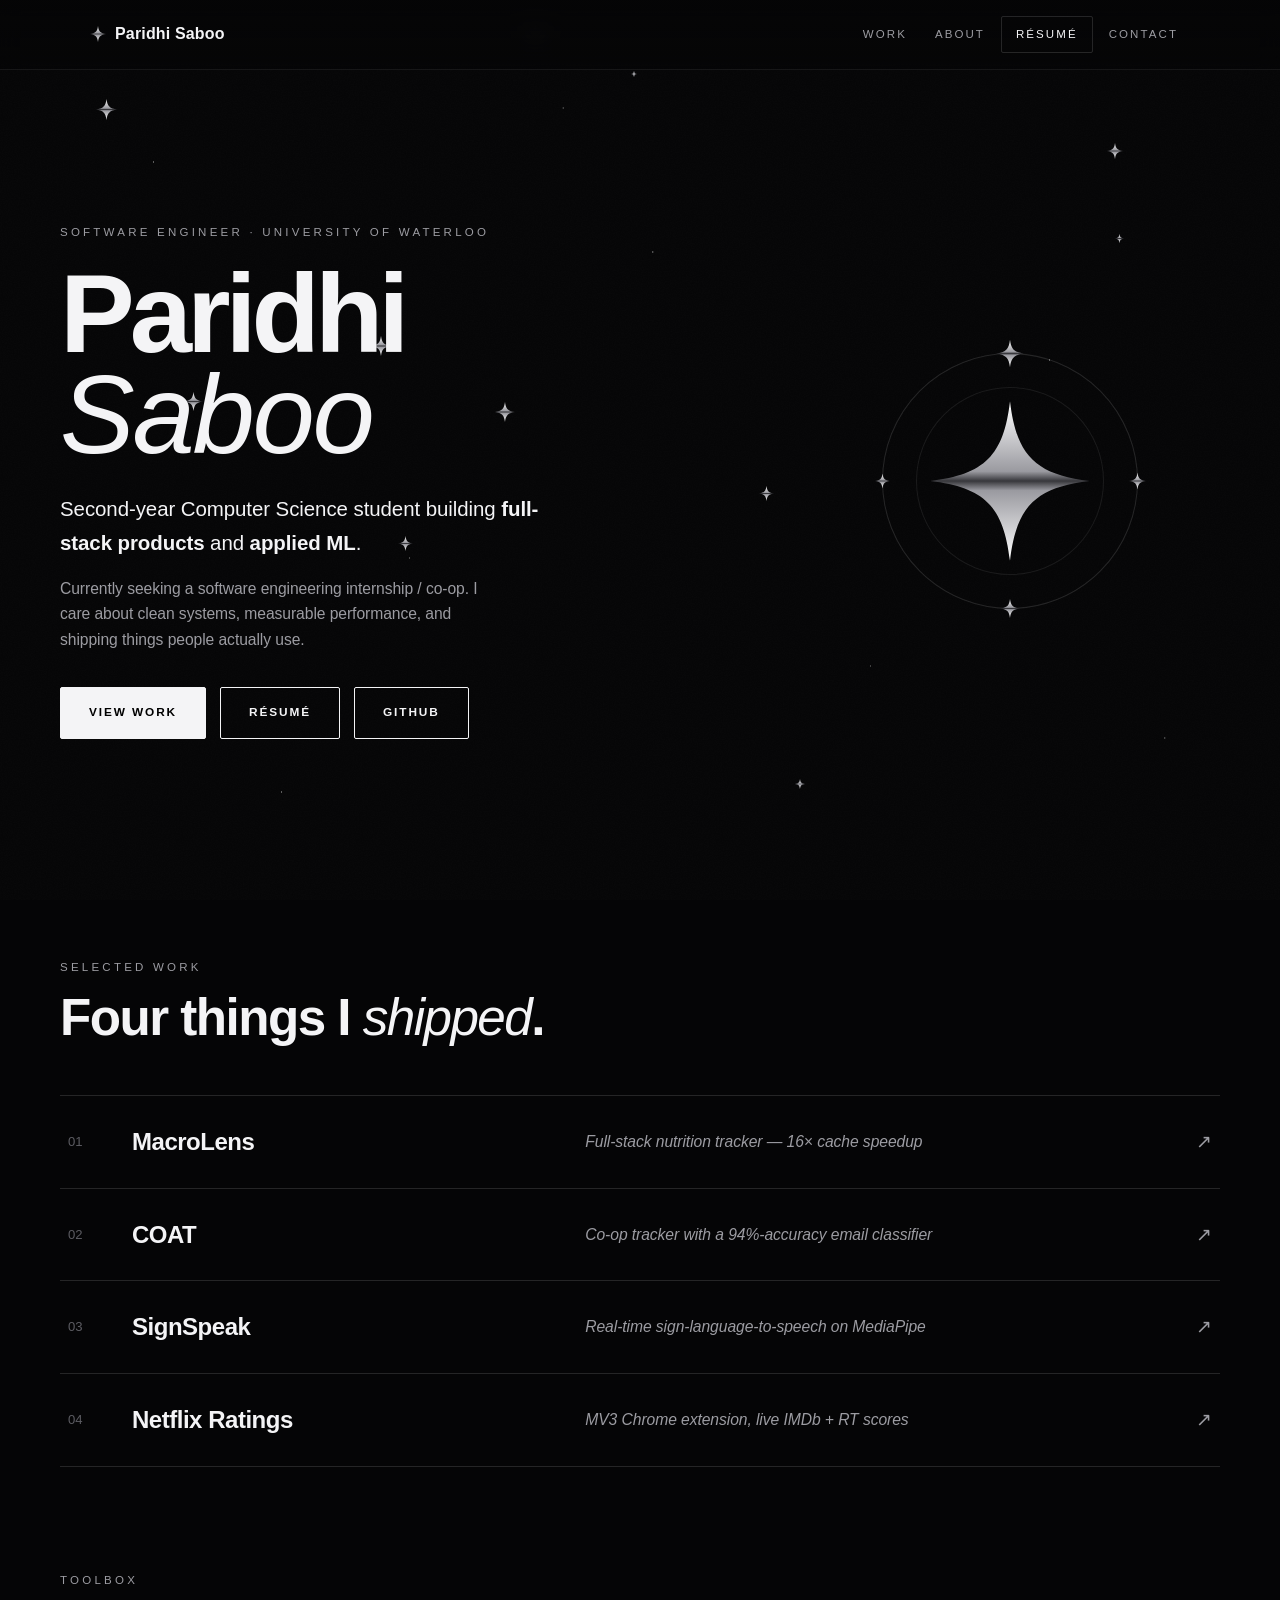
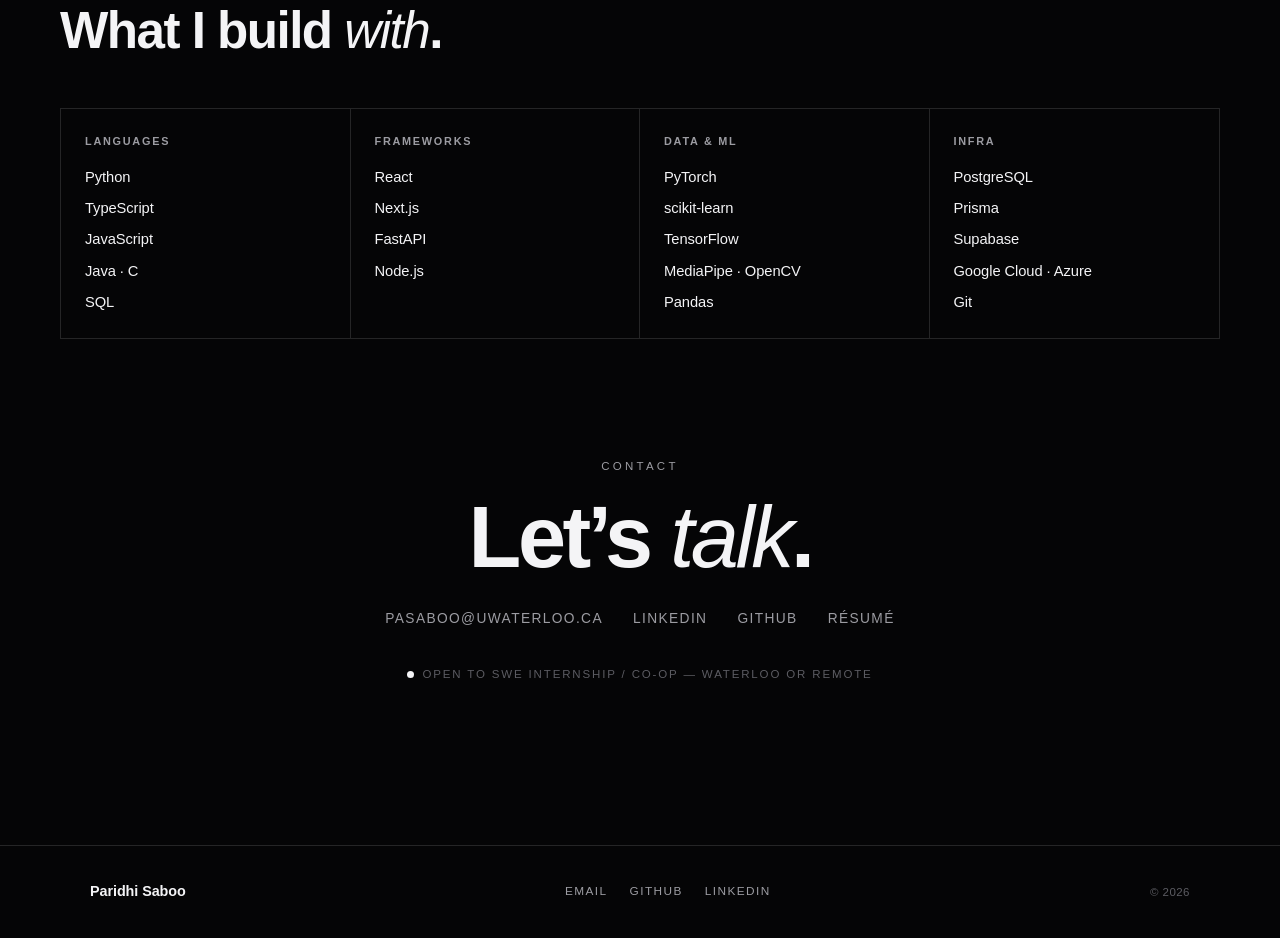
==== commit 2d3c6f8d: "Monochrome multi-page redesign + resume" ====
--- a/index.html
+++ b/index.html
@@ -3,391 +3,129 @@
 <head>
 <meta charset="UTF-8" />
 <meta name="viewport" content="width=device-width, initial-scale=1.0" />
-<title>paridhi saboo</title>
-<meta name="description" content="Paridhi Saboo — second-year CS at Waterloo. Software, playlists, and a shelf that won't quit." />
-<link rel="preconnect" href="https://fonts.googleapis.com" />
-<link rel="preconnect" href="https://fonts.gstatic.com" crossorigin />
-<link href="https://fonts.googleapis.com/css2?family=Fraunces:ital,opsz,wght@0,9..144,400;0,9..144,600;0,9..144,900;1,9..144,400;1,9..144,600;1,9..144,900&family=Space+Grotesk:wght@400;500;600;700&family=Caveat:wght@500;700&display=swap" rel="stylesheet" />
+<title>Paridhi Saboo — Software Engineer</title>
+<meta name="description" content="Paridhi Saboo — second-year Computer Science student at the University of Waterloo, seeking a software engineering internship / co-op." />
 <link rel="stylesheet" href="styles.css" />
 </head>
 <body>
+<svg width="0" height="0" style="position:absolute" aria-hidden="true"><defs>
+  <linearGradient id="chrome" x1="0" y1="0" x2="0" y2="1">
+    <stop offset="0" stop-color="#ffffff"/><stop offset=".44" stop-color="#9a9aa0"/><stop offset=".5" stop-color="#37373b"/><stop offset=".56" stop-color="#9a9aa0"/><stop offset="1" stop-color="#ffffff"/>
+  </linearGradient>
+  <symbol id="spark" viewBox="0 0 100 100"><path d="M50 0 C54 34 66 46 100 50 C66 54 54 66 50 100 C46 66 34 54 0 50 C34 46 46 34 50 0 Z" fill="url(#chrome)"/></symbol>
+</defs></svg>
 
-<!-- defs: hand-drawn star + rough filters -->
-<svg width="0" height="0" style="position:absolute" aria-hidden="true">
-  <defs>
-    <filter id="rough"><feTurbulence type="fractalNoise" baseFrequency="0.025" numOctaves="2" seed="7" result="n"/><feDisplacementMap in="SourceGraphic" in2="n" scale="2.4"/></filter>
-    <filter id="rough2"><feTurbulence type="fractalNoise" baseFrequency="0.04" numOctaves="2" seed="3" result="n"/><feDisplacementMap in="SourceGraphic" in2="n" scale="3"/></filter>
-    <filter id="water" x="-30%" y="-30%" width="160%" height="160%"><feTurbulence type="fractalNoise" baseFrequency="0.012" numOctaves="3" seed="5" result="n"/><feDisplacementMap in="SourceGraphic" in2="n" scale="20"/><feGaussianBlur stdDeviation="2"/></filter>
-  </defs>
-  <symbol id="star" viewBox="0 0 24 24">
-    <path filter="url(#rough2)" d="M12 1.8l2.7 6.4 6.9.5-5.2 4.5 1.7 6.8L12 17.6l-6.8 4.4 1.7-6.8L1.7 8.7l6.9-.5z" fill="currentColor" stroke="rgba(0,0,0,.35)" stroke-width=".7" stroke-linejoin="round"/>
-  </symbol>
-</svg>
+<div class="sky" aria-hidden="true"><div class="stars"></div><div class="grain"></div><div id="sparkles"></div></div>
 
-<!-- sky -->
-<div class="sky" aria-hidden="true">
-  <div class="base"></div>
-  <div class="grain"></div>
-  <div class="starfield" id="starfield"></div>
-</div>
-
-<header class="bar">
-  <div class="bar-in">
-    <div class="brand">paridhi&nbsp;saboo</div>
-    <nav class="tabs" aria-label="Sections">
-      <a href="#work">work</a>
-      <a href="#sound">sound</a>
-      <a href="#shelf">shelf</a>
-      <a href="#about" class="soon">about</a>
-      <a href="#contact">contact</a>
+<header class="nav">
+  <div class="nav-in">
+    <a class="wordmark" href="index.html"><span class="star"><svg width="16" height="16"><use href="#spark"/></svg></span> Paridhi Saboo</a>
+    <nav class="nav-links">
+      <a href="work.html">Work</a>
+      <a href="about.html">About</a>
+      <a href="resume.pdf" target="_blank" rel="noopener" class="res">Résumé</a>
+      <a href="mailto:pasaboo@uwaterloo.ca">Contact</a>
     </nav>
   </div>
 </header>
 
 <main>
-<!-- ===== HERO ===== -->
-<section class="hero wrap" aria-label="Intro">
+<!-- HERO -->
+<section class="hero wrap">
   <div class="hero-grid">
     <div class="reveal">
-      <p class="eyebrow">est. waterloo &middot; up past midnight</p>
+      <p class="eyebrow">Software Engineer · University of Waterloo</p>
       <h1>Paridhi<br><em>Saboo</em></h1>
-      <p class="lede">second-year CS at Waterloo, out here chasing my <b>first co-op</b>. i build software that works, playlists that don&rsquo;t quit, and dinners that occasionally do. mostly i&rsquo;m curious about everything.</p>
-      <div class="chips">
-        <span class="chip">Waterloo, ON</span>
-        <span class="chip">CS Honours, Co-op</span>
-        <span class="chip hot">open to co-op</span>
-      </div>
+      <p class="lede">Second-year Computer Science student building <b>full-stack products</b> and <b>applied ML</b>.</p>
+      <p class="sub">Currently seeking a software engineering internship / co-op. I care about clean systems, measurable performance, and shipping things people actually use.</p>
       <div class="cta">
-        <a class="btn fill" href="#work">the work</a>
-        <a class="btn line" href="#sound">the sound</a>
-        <a class="btn line" href="https://github.com/paridhisaboo" target="_blank" rel="noopener">github</a>
+        <a class="btn primary" href="work.html">View Work</a>
+        <a class="btn" href="resume.pdf" target="_blank" rel="noopener">Résumé</a>
+        <a class="btn" href="https://github.com/paridhisaboo" target="_blank" rel="noopener">GitHub</a>
       </div>
     </div>
-
     <div class="hero-art reveal" aria-hidden="true">
-      <!-- original: a sleeping cat dreaming a staff of notes, loose + sketchy -->
-      <svg viewBox="0 0 460 380" width="100%" style="max-width:480px">
-        <!-- watercolor wash -->
-        <ellipse filter="url(#water)" cx="250" cy="200" rx="150" ry="120" fill="#4574B8" opacity=".22"/>
-        <ellipse filter="url(#water)" cx="180" cy="250" rx="110" ry="80" fill="#E24E37" opacity=".12"/>
-        <!-- staff of notes flowing out -->
-        <g filter="url(#rough)" stroke="#E9E1CD" stroke-width="2" fill="none" opacity=".85" stroke-linecap="round">
-          <path d="M20 300 Q120 250 230 268 T430 230"/>
-          <path d="M30 320 Q130 272 235 288 T432 252"/>
+      <svg viewBox="0 0 320 320" width="100%" style="max-width:340px">
+        <g class="spin-slow" style="transform-origin:160px 160px">
+          <circle cx="160" cy="160" r="120" fill="none" stroke="rgba(255,255,255,.12)"/>
+          <circle cx="160" cy="160" r="88" fill="none" stroke="rgba(255,255,255,.08)"/>
+          <g transform="translate(160,40)"><use href="#spark" width="26" height="26" x="-13" y="-13"/></g>
+          <g transform="translate(280,160)"><use href="#spark" width="16" height="16" x="-8" y="-8"/></g>
+          <g transform="translate(160,280)"><use href="#spark" width="18" height="18" x="-9" y="-9"/></g>
+          <g transform="translate(40,160)"><use href="#spark" width="14" height="14" x="-7" y="-7"/></g>
         </g>
-        <g filter="url(#rough)" fill="#ECC04B" stroke="#0C1024" stroke-width="1.5">
-          <g><ellipse cx="70" cy="312" rx="9" ry="7" transform="rotate(-18 70 312)"/><rect x="78" y="276" width="2.6" height="38" fill="#ECC04B"/></g>
-          <g><ellipse cx="150" cy="288" rx="9" ry="7" transform="rotate(-18 150 288)"/><rect x="158" y="252" width="2.6" height="38" fill="#E08A39"/></g>
-          <g><ellipse cx="240" cy="284" rx="9" ry="7" transform="rotate(-18 240 284)" fill="#E24E37"/><rect x="248" y="248" width="2.6" height="38" fill="#E24E37"/></g>
-        </g>
-        <!-- stars -->
-        <g class="star" style="color:#ECC04B"><svg x="330" y="70" width="34" height="34"><use href="#star"/></svg></g>
-        <g class="star" style="color:#4574B8"><svg x="120" y="60" width="22" height="22"><use href="#star"/></svg></g>
-        <g class="star" style="color:#E08A39"><svg x="400" y="150" width="18" height="18"><use href="#star"/></svg></g>
-        <!-- the cat: a loose sleeping crescent -->
-        <g filter="url(#rough)" transform="translate(150,120)">
-          <path d="M40 96 C-2 92 -6 38 44 30 C92 22 150 30 176 56 C200 80 196 104 150 104 C150 104 120 86 96 92 C72 98 58 98 40 96 Z"
-            fill="#3B4254" stroke="#0C1024" stroke-width="2.5" stroke-linejoin="round"/>
-          <!-- curled tail -->
-          <path d="M176 56 C210 52 214 96 178 100" fill="none" stroke="#0C1024" stroke-width="3" stroke-linecap="round"/>
-          <!-- head tucked -->
-          <ellipse cx="56" cy="74" rx="30" ry="26" fill="#454C62" stroke="#0C1024" stroke-width="2.5"/>
-          <path d="M34 56 L30 40 L48 52 Z" fill="#454C62" stroke="#0C1024" stroke-width="2.2"/>
-          <path d="M78 56 L84 40 L64 52 Z" fill="#454C62" stroke="#0C1024" stroke-width="2.2"/>
-          <path d="M30 44 L33 52 L41 50 Z" fill="#E08AA0"/>
-          <path d="M82 44 L79 52 L71 50 Z" fill="#E08AA0"/>
-          <!-- closed sleepy eyes -->
-          <path d="M44 74 q6 5 12 0" fill="none" stroke="#0C1024" stroke-width="2" stroke-linecap="round"/>
-          <path d="M62 74 q6 5 12 0" fill="none" stroke="#0C1024" stroke-width="2" stroke-linecap="round"/>
-          <circle cx="58" cy="84" r="2.4" fill="#0C1024"/>
-          <!-- whiskers -->
-          <g stroke="#E9E1CD" stroke-width="1.2" opacity=".8"><path d="M40 84 L14 82"/><path d="M40 88 L16 92"/><path d="M76 84 L100 82"/><path d="M76 88 L98 92"/></g>
-        </g>
-        <text x="250" y="118" font-family="Caveat,cursive" font-size="30" fill="#ECC04B" transform="rotate(-8 250 118)">z z</text>
+        <use href="#spark" width="150" height="150" x="85" y="85"/>
       </svg>
     </div>
   </div>
 </section>
 
-<!-- ===== WORK ===== -->
-<section id="work" class="sec wrap">
-  <div class="sec-head">
-    <span class="num">01</span>
-    <h2>selected work</h2>
-    <span class="kicker">things i shipped</span>
+<!-- SELECTED WORK -->
+<section class="sec wrap">
+  <div class="sec-head reveal">
+    <p class="eyebrow">Selected Work</p>
+    <h2>Four things I <em>shipped</em>.</h2>
   </div>
-
-  <div class="work">
-
-    <!-- MacroLens -->
-    <article class="proj reveal">
-      <div class="pinfo">
-        <p class="pnum">i.</p>
-        <h3>MacroLens</h3>
-        <p class="hook">nutrition tracking that skips the math</p>
-        <p class="elab">Scan a barcode, get macros instantly &mdash; pulled from the USDA and Open Food Facts databases, all client-side. The fun problem was speed: re-fetching the same foods dragged, so I sat a Postgres cache in front of every lookup.</p>
-        <ul>
-          <li>client-side <b>barcode scanning</b> across two food databases</li>
-          <li>AI nutrition tips <b>stream in</b> live via the Claude API</li>
-          <li>Prisma schema hardened against concurrent-write races</li>
-        </ul>
-        <div class="tags"><span class="tag">Next.js</span><span class="tag">TypeScript</span><span class="tag">Prisma</span><span class="tag">PostgreSQL</span><span class="tag">Claude API</span></div>
-        <a class="repo" href="https://github.com/paridhisaboo/MacroLens" target="_blank" rel="noopener">view repo →</a>
-      </div>
-      <div class="pgraphic">
-        <span class="corner star"><svg width="20" height="20"><use href="#star"/></svg></span>
-        <p class="gt">cache impact · repeat lookups</p>
-        <div class="bars">
-          <div class="barrow"><span class="lab">no cache</span><div class="track"><div class="fill slow"></div></div><span class="val">~800ms</span></div>
-          <div class="barrow"><span class="lab">cached</span><div class="track"><div class="fill fast"></div></div><span class="val" style="color:var(--gold)">&lt;50ms</span></div>
-        </div>
-        <p class="speedup"><b data-count="16" data-suffix="×">16×</b><span>faster on cached records</span></p>
-      </div>
-    </article>
-
-    <!-- COAT -->
-    <article class="proj flip reveal">
-      <div class="pinfo">
-        <p class="pnum">ii.</p>
-        <h3>COAT</h3>
-        <p class="hook">a co-op tracker that reads my inbox so i don&rsquo;t</p>
-        <p class="elab">Job hunting buries you in email. COAT links Gmail and Outlook, and a model I trained on ~1,200 self-labelled emails sorts each one into offer, interview, or rejection &mdash; then drops interviews on your calendar. A regex fallback catches anything the model isn&rsquo;t sure about.</p>
-        <ul>
-          <li><b>collaborative filtering</b> surfaces leads from anonymized peer outcomes</li>
-          <li>Gmail + Outlook <b>OAuth 2.0</b>, multi-account on Supabase</li>
-        </ul>
-        <div class="tags"><span class="tag">Python</span><span class="tag">FastAPI</span><span class="tag">React</span><span class="tag">scikit-learn</span><span class="tag">Supabase</span></div>
-        <a class="repo" href="https://github.com/paridhisaboo/coat" target="_blank" rel="noopener">view repo →</a>
-      </div>
-      <div class="pgraphic">
-        <span class="corner star"><svg width="20" height="20"><use href="#star"/></svg></span>
-        <p class="gt">TF-IDF + logistic regression</p>
-        <div class="donutwrap">
-          <div class="donut">
-            <svg width="124" height="124" viewBox="0 0 124 124">
-              <circle cx="62" cy="62" r="52" fill="none" stroke="rgba(233,225,205,.1)" stroke-width="13"/>
-              <circle class="arc" cx="62" cy="62" r="52" fill="none" stroke="var(--gold)" stroke-width="13" stroke-linecap="round"/>
-            </svg>
-            <div class="ctr"><b data-count="94" data-suffix="%">94%</b><span>cv accuracy</span></div>
-          </div>
-          <div class="legend">
-            <div><i style="background:var(--gold)"></i>offer</div>
-            <div><i style="background:var(--cobalt)"></i>interview</div>
-            <div><i style="background:var(--tomato)"></i>rejection</div>
-          </div>
-        </div>
-        <p class="substat">trained on <b>~1,200</b> self-labelled emails</p>
-      </div>
-    </article>
-
-    <!-- SignSpeak -->
-    <article class="proj reveal">
-      <div class="pinfo">
-        <p class="pnum">iii.</p>
-        <h3>SignSpeak</h3>
-        <p class="hook">indian sign language → speech, in real time</p>
-        <p class="elab">SignSpeak watches a live camera feed and speaks what it sees. I fine-tuned a MediaPipe hand-landmark model on a 26-letter dataset I curated across lighting and hand sizes. The hard part isn&rsquo;t one frame &mdash; it&rsquo;s knowing when a letter ends and a word begins.</p>
-        <ul>
-          <li>a <b>10-frame majority vote</b> kills jitter mid-gesture</li>
-          <li>a thread reads <b>1.5s pauses</b> as word breaks, then fires TTS</li>
-        </ul>
-        <div class="tags"><span class="tag">Python</span><span class="tag">MediaPipe</span><span class="tag">TensorFlow</span><span class="tag">OpenCV</span></div>
-        <a class="repo" href="https://github.com/paridhisaboo/ISLDetector" target="_blank" rel="noopener">view repo →</a>
-      </div>
-      <div class="pgraphic">
-        <span class="corner star"><svg width="20" height="20"><use href="#star"/></svg></span>
-        <p class="gt">gesture-to-speech pipeline</p>
-        <div class="pipe">
-          <div class="pnode"><div class="ic">📷</div><div class="t">camera feed</div></div>
-          <div class="pnode"><div class="ic">✋</div><div class="t">21 landmarks</div></div>
-          <div class="pnode"><div class="ic">🎞️</div><div class="t">10-frame vote</div></div>
-          <div class="pnode"><div class="ic">⏸️</div><div class="t">1.5s = word</div></div>
-          <div class="pnode"><div class="ic">🔊</div><div class="t">TTS out</div></div>
-        </div>
-        <div class="pbadges"><span class="pbadge">26 letters</span><span class="pbadge">self-curated data</span><span class="pbadge">jitter-free</span></div>
-      </div>
-    </article>
-
-    <!-- Netflix -->
-    <article class="proj flip reveal">
-      <div class="pinfo">
-        <p class="pnum">iv.</p>
-        <h3>Netflix Ratings</h3>
-        <p class="hook">imdb + rotten tomatoes, right on the tile</p>
-        <p class="elab">A Manifest V3 Chrome extension that stamps live IMDb and Rotten Tomatoes scores onto Netflix cards before you hover. Netflix is an SPA that swaps its DOM constantly, so the real trick was a MutationObserver that re-injects on every navigation &mdash; no reloads, no flicker.</p>
-        <ul>
-          <li>an <b>OMDb</b> background service worker fetches + caches scores</li>
-          <li><b>MutationObserver</b> survives SPA route changes</li>
-        </ul>
-        <div class="tags"><span class="tag">JavaScript</span><span class="tag">Chrome MV3</span><span class="tag">OMDb API</span></div>
-        <a class="repo" href="https://github.com/paridhisaboo/Netflix-IMDb-RT-Ratings" target="_blank" rel="noopener">view repo →</a>
-      </div>
-      <div class="pgraphic">
-        <span class="corner star"><svg width="20" height="20"><use href="#star"/></svg></span>
-        <p class="gt">extension architecture</p>
-        <div class="arch">
-          <div class="abox"><span class="ic">🎬</span>Netflix tile</div>
-          <div class="abox"><span class="ic">💉</span>content script</div>
-          <div class="abox"><span class="ic">⚙️</span>service worker</div>
-          <div class="abox"><span class="ic">🌐</span>OMDb API</div>
-          <div class="arch-note"><b>MutationObserver</b> re-injects on every DOM swap ↻</div>
-        </div>
-      </div>
-    </article>
-
+  <div class="work-list reveal">
+    <a class="work-row" href="work.html#macrolens">
+      <span class="wr-num">01</span><span class="wr-title">MacroLens</span>
+      <span class="wr-desc">Full-stack nutrition tracker — 16× cache speedup</span><span class="wr-arrow">↗</span>
+    </a>
+    <a class="work-row" href="work.html#coat">
+      <span class="wr-num">02</span><span class="wr-title">COAT</span>
+      <span class="wr-desc">Co-op tracker with a 94%-accuracy email classifier</span><span class="wr-arrow">↗</span>
+    </a>
+    <a class="work-row" href="work.html#signspeak">
+      <span class="wr-num">03</span><span class="wr-title">SignSpeak</span>
+      <span class="wr-desc">Real-time sign-language-to-speech on MediaPipe</span><span class="wr-arrow">↗</span>
+    </a>
+    <a class="work-row" href="work.html#netflix">
+      <span class="wr-num">04</span><span class="wr-title">Netflix Ratings</span>
+      <span class="wr-desc">MV3 Chrome extension, live IMDb + RT scores</span><span class="wr-arrow">↗</span>
+    </a>
   </div>
 </section>
 
-<!-- ===== SOUND ===== -->
-<section id="sound" class="sec wrap">
-  <div class="sec-head">
-    <span class="num">02</span>
-    <h2>the sound</h2>
-    <span class="kicker">always something on</span>
+<!-- SKILLS -->
+<section class="sec wrap">
+  <div class="sec-head reveal">
+    <p class="eyebrow">Toolbox</p>
+    <h2>What I build <em>with</em>.</h2>
   </div>
-  <div class="music-grid">
-    <div class="player-frame reveal">
-      <div class="ph"><span class="star" style="color:var(--gold)"><svg width="18" height="18"><use href="#star"/></svg></span> currently on the decks</div>
-      <iframe title="Paridhi's playlist" src="https://open.spotify.com/embed/playlist/3LbTGxZdEREpLJGWOCsDWL?utm_source=generator&theme=0" height="380" allow="autoplay; clipboard-write; encrypted-media; fullscreen; picture-in-picture" loading="lazy"></iframe>
-      <p class="player-note">my actual mix — updated more often than my commits</p>
-    </div>
-    <div class="reccard reveal">
-      <span class="cn star"><svg width="22" height="22"><use href="#star"/></svg></span>
-      <h4>leave me a track</h4>
-      <p class="sub">i&rsquo;m always building the next set. what belongs on it?</p>
-      <form id="songForm">
-        <label for="s-name">name <span style="opacity:.6">(optional)</span></label>
-        <input id="s-name" name="name" type="text" placeholder="anon" autocomplete="name" />
-        <label for="s-song">song &amp; artist</label>
-        <input id="s-song" name="song" type="text" placeholder="wave to earth — bad" required />
-        <label for="s-why">why this one</label>
-        <textarea id="s-why" name="why" rows="2" placeholder="hits different at 2am"></textarea>
-        <button type="submit">send it →</button>
-        <p class="ok" id="s-ok" role="status"></p>
-      </form>
-    </div>
+  <div class="skills reveal">
+    <div class="skillcol"><h4>Languages</h4><ul><li>Python</li><li>TypeScript</li><li>JavaScript</li><li>Java · C</li><li>SQL</li></ul></div>
+    <div class="skillcol"><h4>Frameworks</h4><ul><li>React</li><li>Next.js</li><li>FastAPI</li><li>Node.js</li></ul></div>
+    <div class="skillcol"><h4>Data &amp; ML</h4><ul><li>PyTorch</li><li>scikit-learn</li><li>TensorFlow</li><li>MediaPipe · OpenCV</li><li>Pandas</li></ul></div>
+    <div class="skillcol"><h4>Infra</h4><ul><li>PostgreSQL</li><li>Prisma</li><li>Supabase</li><li>Google Cloud · Azure</li><li>Git</li></ul></div>
   </div>
 </section>
 
-<!-- ===== SHELF ===== -->
-<section id="shelf" class="sec wrap">
-  <div class="sec-head">
-    <span class="num">03</span>
-    <h2>the shelf</h2>
-    <span class="kicker">scroll &amp; descend</span>
+<!-- CONTACT -->
+<section class="contact wrap reveal">
+  <p class="eyebrow">Contact</p>
+  <h2>Let&rsquo;s <em>talk</em>.</h2>
+  <div class="clinks">
+    <a href="mailto:pasaboo@uwaterloo.ca">pasaboo@uwaterloo.ca</a>
+    <a href="https://www.linkedin.com/in/paridhisaboo" target="_blank" rel="noopener">LinkedIn</a>
+    <a href="https://github.com/paridhisaboo" target="_blank" rel="noopener">GitHub</a>
+    <a href="resume.pdf" target="_blank" rel="noopener">Résumé</a>
   </div>
-  <p class="books-intro reveal">always mid-book, usually three at once &mdash; deep in Japanese &amp; contemporary lit. here are ten i keep coming back to. <em style="color:var(--bone)">scroll, and the stack winds down into a staircase.</em></p>
-</section>
-
-<section class="stair-section" id="stair" aria-hidden="true">
-  <div class="stair-stage">
-    <div class="stair-core" id="stairCore"></div>
-    <div class="stair-hint"><span class="a">↓</span> down we go <span class="a">↓</span></div>
-  </div>
-</section>
-
-<section class="sec wrap" style="padding-top:6px">
-  <h3 style="font-family:Fraunces;font-weight:900;font-size:1.3rem;color:var(--bone-dim);margin:0 0 14px;letter-spacing:.02em">the whole shelf <span style="font-family:Caveat;color:var(--bone-dim)">— 40 deep</span></h3>
-  <ol class="index-grid reveal" id="indexList"></ol>
-
-  <div class="rec-two">
-    <div class="reccard reveal">
-      <span class="cn star"><svg width="22" height="22"><use href="#star"/></svg></span>
-      <h4>leave me a book</h4>
-      <p class="sub">there&rsquo;s always room for one more. what am i missing?</p>
-      <form id="bookForm">
-        <label for="b-name">name <span style="opacity:.6">(optional)</span></label>
-        <input id="b-name" name="name" type="text" placeholder="fellow reader" autocomplete="name" />
-        <label for="b-title">title &amp; author</label>
-        <input id="b-title" name="title" type="text" placeholder="The Setting Sun — Osamu Dazai" required />
-        <label for="b-why">why i&rsquo;ll love it</label>
-        <textarea id="b-why" name="why" rows="2" placeholder="sad in the exact right way"></textarea>
-        <button type="submit">add it →</button>
-        <p class="ok" id="b-ok" role="status"></p>
-      </form>
-    </div>
-    <div class="reccard reveal" style="display:flex;flex-direction:column;justify-content:center">
-      <span class="cn star"><svg width="22" height="22"><use href="#star"/></svg></span>
-      <h4>a note on recs</h4>
-      <p class="sub" style="font-size:.95rem;line-height:1.65;margin:0">Every rec opens your mail app addressed to me &mdash; I read each one, and a lot end up on the shelf or in a set. Want them to show up live for everyone instead? That&rsquo;s a one-line swap to Formspree whenever you want a public guestbook.</p>
-    </div>
-  </div>
-</section>
-
-<!-- ===== TOOLBOX ===== -->
-<section class="sec wrap">
-  <div class="sec-head">
-    <span class="num">04</span>
-    <h2>toolbox</h2>
-    <span class="kicker">+ a couple shiny things</span>
-  </div>
-  <div class="toolwrap">
-    <div class="toolbox reveal">
-      <div class="toolrow"><span class="h">languages</span><div class="items"><span class="skill">Python</span><span class="skill">C</span><span class="skill">Java</span><span class="skill">JavaScript</span><span class="skill">TypeScript</span><span class="skill">SQL</span></div></div>
-      <div class="toolrow"><span class="h">frameworks</span><div class="items"><span class="skill">React</span><span class="skill">Next.js</span><span class="skill">FastAPI</span><span class="skill">Node.js</span><span class="skill">Bootstrap</span></div></div>
-      <div class="toolrow"><span class="h">data &amp; ml</span><div class="items"><span class="skill">PyTorch</span><span class="skill">scikit-learn</span><span class="skill">TensorFlow</span><span class="skill">MediaPipe</span><span class="skill">Pandas</span><span class="skill">OpenCV</span></div></div>
-      <div class="toolrow"><span class="h">infra</span><div class="items"><span class="skill">PostgreSQL</span><span class="skill">Prisma</span><span class="skill">Supabase</span><span class="skill">Git</span><span class="skill">Google Cloud</span><span class="skill">Azure</span></div></div>
-    </div>
-    <div class="awards">
-      <div class="award reveal"><span class="t">award</span><b>President&rsquo;s Scholarship of Distinction</b></div>
-      <div class="award reveal"><span class="t">award</span><b>UW International Student Scholarship</b></div>
-    </div>
-  </div>
-</section>
-
-<!-- ===== ABOUT TEASER ===== -->
-<section id="about" class="sec wrap">
-  <div class="teaser reveal">
-    <span class="lbl">coming next</span>
-    <h3>an about page is in the works</h3>
-    <p>The other half of me &mdash; perception as a hobby: tasting new food, reading texture through my fingertips, getting lost in art. Cindy Sherman&rsquo;s film stills, Aya Takano, shōjo manga, live sets over studio cuts, and the fifteen Murakami novels that started it all.</p>
-    <div class="mini"><span>perception</span><span>cindy sherman</span><span>aya takano</span><span>shōjo manga</span><span>wave to earth</span><span>sunset rollercoaster</span><span>murakami ×15</span></div>
-  </div>
-</section>
-
-<!-- ===== CONTACT ===== -->
-<section id="contact" class="sec wrap contact">
-  <div class="reveal">
-    <h2>let&rsquo;s make something</h2>
-    <p class="sub">co-op, side project, or a playlist swap</p>
-    <div class="clinks">
-      <a href="mailto:pasaboo@uwaterloo.ca">✉ pasaboo@uwaterloo.ca</a>
-      <a href="https://www.linkedin.com/in/paridhisaboo" target="_blank" rel="noopener">in / paridhisaboo</a>
-      <a href="https://github.com/paridhisaboo" target="_blank" rel="noopener">gh / paridhisaboo</a>
-    </div>
-    <p class="avail"><span class="dot"></span>open to my first co-op — waterloo or remote</p>
-  </div>
+  <p class="avail"><span class="dot"></span>Open to SWE internship / co-op — Waterloo or remote</p>
 </section>
 </main>
 
-<footer>
-  <span class="star" style="color:var(--gold)"><svg width="24" height="24"><use href="#star"/></svg></span>
-  <p>made under a paper moon — paridhi, 2026</p>
+<footer class="foot">
+  <div class="foot-in">
+    <div class="fm">Paridhi Saboo</div>
+    <div class="foot-links">
+      <a href="mailto:pasaboo@uwaterloo.ca">Email</a>
+      <a href="https://github.com/paridhisaboo" target="_blank" rel="noopener">GitHub</a>
+      <a href="https://www.linkedin.com/in/paridhisaboo" target="_blank" rel="noopener">LinkedIn</a>
+    </div>
+    <div class="cp">© 2026</div>
+  </div>
 </footer>
-
-<!-- turntable -->
-<div class="turntable" id="turntable" role="button" tabindex="0" aria-label="Jump to my playlist">
-  <svg viewBox="0 0 200 160" width="100%" aria-hidden="true">
-    <rect x="6" y="20" width="188" height="134" rx="10" fill="#11152e" stroke="#ECC04B" stroke-width="2"/>
-    <g class="disc">
-      <circle cx="86" cy="92" r="58" fill="#0a0c1c" stroke="#000" stroke-width="1"/>
-      <circle cx="86" cy="92" r="44" fill="none" stroke="#262b48" stroke-width="1"/>
-      <circle cx="86" cy="92" r="34" fill="none" stroke="#262b48" stroke-width="1"/>
-      <circle cx="86" cy="92" r="22" fill="#E24E37"/>
-      <circle cx="86" cy="92" r="21" fill="none" stroke="#ECC04B" stroke-width="1.5"/>
-      <circle cx="86" cy="92" r="3" fill="#0a0c1c"/>
-      <circle cx="86" cy="70" r="2" fill="#11152e"/>
-    </g>
-    <!-- tonearm -->
-    <g class="tonearm">
-      <circle cx="168" cy="30" r="9" fill="#1c2347" stroke="#ECC04B" stroke-width="2"/>
-      <line x1="168" y1="30" x2="104" y2="86" stroke="#cfc7af" stroke-width="4" stroke-linecap="round"/>
-      <rect x="98" y="82" width="14" height="9" rx="2" fill="#ECC04B" transform="rotate(40 105 86)"/>
-    </g>
-  </svg>
-  <div class="tt-label">now spinning ♪</div>
-</div>
 
 <script src="script.js"></script>
 </body>
-</html>
+</html>
--- a/styles.css
+++ b/styles.css
@@ -1,262 +1,249 @@
-  :root{
-    --night:#0C1024;
-    --night-2:#131934;
-    --night-3:#1C234A;
-    --ink:#080B1B;
-    --paper:#ECE2CB;      /* watercolor cream */
-    --bone:#E9E1CD;       /* text on dark */
-    --bone-dim:#A9A28C;
-    --gold:#ECC04B;
-    --tomato:#E24E37;     /* punk red */
-    --burnt:#E08A39;
-    --rose:#E08AA0;
-    --cobalt:#4574B8;
-    --sage:#8AA068;
-    --shadow:0 30px 60px -30px rgba(0,0,0,.85);
-  }
-  *{box-sizing:border-box}
-  html{scroll-behavior:smooth}
-  body{
-    margin:0; color:var(--bone); background:var(--night);
-    font-family:"Space Grotesk",system-ui,sans-serif; line-height:1.6;
-    -webkit-font-smoothing:antialiased; overflow-x:hidden;
-  }
-  /* ---- night + watercolor sky ---- */
-  .sky{position:fixed; inset:0; z-index:0; pointer-events:none; overflow:hidden}
-  .sky .base{position:absolute; inset:0;
-    background:
-      radial-gradient(70% 55% at 80% 8%, rgba(69,116,184,.20), transparent 60%),
-      radial-gradient(60% 50% at 12% 18%, rgba(226,78,55,.12), transparent 62%),
-      radial-gradient(80% 60% at 50% 104%, rgba(224,138,57,.12), transparent 60%),
-      radial-gradient(120% 100% at 50% -10%, #1A2148, transparent 70%),
-      linear-gradient(180deg,#0C1024,#090D20 55%,#0C1024);
-  }
-  .sky .grain{position:absolute; inset:0; opacity:.5; mix-blend-mode:overlay;
-    background-image:url("data:image/svg+xml,%3Csvg xmlns='http://www.w3.org/2000/svg' width='200' height='200'%3E%3Cfilter id='n'%3E%3CfeTurbulence type='fractalNoise' baseFrequency='0.85' numOctaves='2'/%3E%3CfeColorMatrix type='saturate' values='0'/%3E%3C/filter%3E%3Crect width='100%25' height='100%25' filter='url(%23n)' opacity='0.07'/%3E%3C/svg%3E");}
-  .starfield{position:absolute; inset:0}
-  .starfield svg{position:absolute; animation:tw 5s ease-in-out infinite}
-  @keyframes tw{0%,100%{opacity:.5; transform:scale(.9) rotate(var(--r,0deg))}50%{opacity:1; transform:scale(1.08) rotate(var(--r,0deg))}}
-
-  main,header,footer{position:relative; z-index:1}
-  a{color:inherit}
-  .wrap{max-width:1140px; margin:0 auto; padding:0 24px}
-
-  /* hand-drawn star symbol uses currentColor */
-  .star{display:inline-block; line-height:0}
-
-  /* ---------- nav ---------- */
-  header.bar{position:sticky; top:0; z-index:60; backdrop-filter:blur(9px);
-    background:linear-gradient(rgba(12,16,36,.86), rgba(12,16,36,.5)); border-bottom:1px solid rgba(233,225,205,.1)}
-  .bar-in{display:flex; align-items:center; justify-content:space-between; max-width:1140px; margin:0 auto; padding:14px 24px}
-  .brand{display:flex; align-items:center; gap:9px; font-family:"Fraunces",serif; font-weight:900; font-size:1.16rem; letter-spacing:-.01em}
-  nav.tabs{display:flex; gap:2px; flex-wrap:wrap}
-  nav.tabs a{font-size:.74rem; font-weight:600; letter-spacing:.14em; text-transform:uppercase; text-decoration:none;
-    padding:7px 12px; color:var(--bone-dim); transition:.16s; position:relative}
-  nav.tabs a:hover, nav.tabs a:focus-visible{color:var(--gold)}
-  nav.tabs a.soon{color:var(--rose)}
-
-  /* ---------- hero ---------- */
-  .hero{position:relative; padding:64px 0 30px; min-height:78vh; display:flex; align-items:center}
-  .hero-grid{display:grid; grid-template-columns:1.08fr .92fr; gap:24px; align-items:center; width:100%}
-  @media(max-width:880px){ .hero-grid{grid-template-columns:1fr} .hero{min-height:auto; padding-top:40px} }
-  .eyebrow{font-family:"Caveat",cursive; font-weight:700; font-size:1.5rem; color:var(--gold); transform:rotate(-3deg); margin:0 0 4px}
-  .hero h1{font-family:"Fraunces",serif; font-weight:900; font-size:clamp(3.2rem,9vw,6rem); line-height:.92; letter-spacing:-.03em; margin:.05em 0 .12em; color:var(--paper)}
-  .hero h1 em{font-style:italic; font-weight:400; color:var(--gold)}
-  .lede{font-size:1.16rem; max-width:42ch; color:#d9d0b8; margin:0 0 26px}
-  .lede b{color:var(--tomato); font-weight:600}
-  .chips{display:flex; flex-wrap:wrap; gap:8px; margin-bottom:26px}
-  .chip{font-size:.72rem; font-weight:600; letter-spacing:.1em; text-transform:uppercase; padding:6px 12px; border-radius:2px;
-    background:transparent; color:var(--bone-dim); border:1px solid rgba(233,225,205,.22)}
-  .chip.hot{color:var(--gold); border-color:rgba(236,192,75,.5)}
-  .cta{display:flex; gap:14px; flex-wrap:wrap; align-items:center}
-  .btn{display:inline-flex; align-items:center; gap:8px; font-family:"Space Grotesk"; font-weight:700; font-size:.84rem;
-    letter-spacing:.08em; text-transform:uppercase; text-decoration:none; padding:13px 22px; cursor:pointer; transition:.18s; border:1.5px solid var(--paper); color:var(--paper); background:transparent; white-space:nowrap}
-  .btn.fill{background:var(--tomato); border-color:var(--tomato); color:#fff}
-  .btn.fill:hover{background:#c8402b; border-color:#c8402b}
-  .btn:hover{transform:translateY(-2px)}
-  .btn.line:hover{background:rgba(233,225,205,.08)}
-  .btn:focus-visible{outline:2px solid var(--gold); outline-offset:3px}
-
-  .hero-art{position:relative; min-height:360px; display:grid; place-items:center}
-
-  /* ---------- section heads ---------- */
-  .sec{padding:84px 0 20px; position:relative}
-  .sec-head{display:flex; align-items:flex-end; gap:16px; margin-bottom:42px; flex-wrap:wrap}
-  .sec-head .num{font-family:"Fraunces",serif; font-style:italic; font-weight:400; font-size:1.2rem; color:var(--tomato); padding-bottom:6px}
-  .sec-head h2{font-family:"Fraunces",serif; font-weight:900; font-size:clamp(2.2rem,5.5vw,3.6rem); margin:0; letter-spacing:-.025em; line-height:.95; color:var(--paper)}
-  .sec-head .kicker{font-family:"Caveat",cursive; font-weight:700; font-size:1.35rem; color:var(--bone-dim); padding-bottom:6px}
-  .divider{height:30px; margin:6px 0; opacity:.5}
-
-  /* ---------- projects ---------- */
-  .work{display:flex; flex-direction:column; gap:62px}
-  .proj{display:grid; grid-template-columns:1.02fr .98fr; gap:40px; align-items:center; position:relative}
-  .proj.flip .pinfo{order:2}.proj.flip .pgraphic{order:1}
-  @media(max-width:840px){ .proj,.proj.flip{grid-template-columns:1fr} .proj.flip .pinfo{order:1}.proj.flip .pgraphic{order:2} }
-  .pnum{font-family:"Fraunces",serif; font-style:italic; font-size:1.05rem; color:var(--bone-dim); margin:0 0 2px}
-  .proj h3{font-family:"Fraunces",serif; font-weight:900; font-size:2.1rem; letter-spacing:-.02em; margin:0 0 4px; color:var(--paper); line-height:1}
-  .proj .hook{font-family:"Caveat",cursive; font-weight:700; color:var(--gold); font-size:1.4rem; margin:0 0 14px; line-height:1.1}
-  .proj .elab{font-size:.98rem; color:#cfc7af; margin:0 0 16px; max-width:48ch}
-  .proj ul{list-style:none; margin:0 0 18px; padding:0; display:flex; flex-direction:column; gap:8px}
-  .proj li{position:relative; padding-left:24px; font-size:.93rem; color:#bdb59d}
-  .proj li::before{content:"✶"; position:absolute; left:0; top:0; color:var(--tomato); font-size:.9rem}
-  .proj li b{color:var(--bone); font-weight:600}
-  .tags{display:flex; flex-wrap:wrap; gap:6px; margin-bottom:16px}
-  .tag{font-size:.68rem; font-weight:600; letter-spacing:.06em; text-transform:uppercase; padding:4px 9px; border:1px solid rgba(233,225,205,.2); color:var(--bone-dim)}
-  .repo{display:inline-flex; align-items:center; gap:8px; font-weight:700; font-size:.8rem; letter-spacing:.08em; text-transform:uppercase; text-decoration:none; color:var(--paper); border-bottom:2px solid var(--tomato); padding-bottom:3px; transition:.16s}
-  .repo:hover{color:var(--gold); border-color:var(--gold)}
-
-  /* infographic card */
-  .pgraphic{background:rgba(19,25,52,.6); border:1px solid rgba(233,225,205,.12); border-radius:4px; padding:26px 24px; position:relative; box-shadow:var(--shadow)}
-  .pgraphic .gt{font-size:.66rem; font-weight:600; letter-spacing:.16em; text-transform:uppercase; color:var(--bone-dim); margin:0 0 18px; text-align:center}
-  .pgraphic .corner{position:absolute; top:12px; right:14px; color:var(--gold)}
-
-  /* latency bars */
-  .bars{display:flex; flex-direction:column; gap:14px}
-  .barrow{display:flex; align-items:center; gap:12px}
-  .barrow .lab{flex:0 0 70px; font-size:.74rem; font-weight:600; color:var(--bone-dim); text-align:right; text-transform:uppercase; letter-spacing:.05em}
-  .track{flex:1; height:22px; background:rgba(233,225,205,.07); border-radius:2px; overflow:hidden}
-  .fill{height:100%; width:0; transition:width 1.2s cubic-bezier(.2,.8,.25,1)}
-  .in .fill.slow{width:100%; background:repeating-linear-gradient(45deg,var(--tomato) 0 8px,#c44025 8px 16px)}
-  .in .fill.fast{width:8%; background:var(--gold)}
-  .val{flex:0 0 54px; font-size:.76rem; font-weight:700; color:var(--bone)}
-  .speedup{margin-top:16px; text-align:center}
-  .speedup b{font-family:"Fraunces",serif; font-weight:900; font-size:1.7rem; color:var(--gold)}
-  .speedup span{display:block; font-size:.62rem; letter-spacing:.16em; text-transform:uppercase; color:var(--bone-dim); margin-top:2px}
-
-  /* donut */
-  .donutwrap{display:flex; align-items:center; gap:20px; justify-content:center; flex-wrap:wrap}
-  .donut{position:relative; width:124px; height:124px}
-  .donut svg{transform:rotate(-90deg)}
-  .donut .arc{stroke:var(--gold); stroke-dasharray:326.7; stroke-dashoffset:326.7; transition:stroke-dashoffset 1.4s ease .1s}
-  .in .donut .arc{stroke-dashoffset:19.6}
-  .donut .ctr{position:absolute; inset:0; display:grid; place-items:center; text-align:center}
-  .donut .ctr b{font-family:"Fraunces",serif; font-weight:900; font-size:1.7rem; color:var(--paper); line-height:1}
-  .donut .ctr span{font-size:.58rem; letter-spacing:.14em; text-transform:uppercase; color:var(--bone-dim)}
-  .legend{display:flex; flex-direction:column; gap:9px; font-size:.82rem; color:var(--bone-dim)}
-  .legend i{display:inline-block; width:10px; height:10px; margin-right:9px; vertical-align:0}
-  .substat{margin-top:16px; text-align:center; font-size:.74rem; color:var(--bone-dim)}
-  .substat b{color:var(--gold); font-family:"Fraunces"; font-size:1rem}
-
-  /* pipeline */
-  .pipe{display:flex; align-items:stretch; justify-content:center; gap:5px; flex-wrap:wrap}
-  .pnode{flex:1; min-width:70px; text-align:center; background:rgba(233,225,205,.05); border:1px solid rgba(233,225,205,.16); border-radius:3px; padding:11px 6px; opacity:0; transform:translateY(10px); transition:.5s}
-  .in .pnode{opacity:1; transform:none}
-  .in .pnode:nth-child(1){transition-delay:.05s}.in .pnode:nth-child(2){transition-delay:.2s}.in .pnode:nth-child(3){transition-delay:.35s}.in .pnode:nth-child(4){transition-delay:.5s}.in .pnode:nth-child(5){transition-delay:.65s}
-  .pnode .ic{font-size:1.3rem}
-  .pnode .t{font-size:.64rem; color:var(--bone-dim); margin-top:4px; line-height:1.15}
-  .pbadges{display:flex; gap:6px; justify-content:center; flex-wrap:wrap; margin-top:16px}
-  .pbadge{font-size:.66rem; font-weight:600; letter-spacing:.05em; text-transform:uppercase; padding:4px 9px; border:1px solid rgba(236,192,75,.4); color:var(--gold)}
-
-  /* architecture */
-  .arch{display:grid; grid-template-columns:1fr 1fr; gap:11px}
-  .abox{background:rgba(233,225,205,.05); border:1px solid rgba(233,225,205,.16); border-radius:3px; padding:12px 8px; text-align:center; font-size:.72rem; color:var(--bone); opacity:0; transform:scale(.92); transition:.45s}
-  .in .abox{opacity:1; transform:none}
-  .in .abox:nth-child(2){transition-delay:.12s}.in .abox:nth-child(3){transition-delay:.24s}.in .abox:nth-child(4){transition-delay:.36s}
-  .abox .ic{font-size:1.15rem; display:block; margin-bottom:3px}
-  .arch-note{grid-column:1/-1; text-align:center; font-size:.72rem; color:var(--bone-dim); margin-top:4px}
-  .arch-note b{color:var(--gold)}
-
-  /* ---------- music ---------- */
-  .music-grid{display:grid; grid-template-columns:1.1fr .9fr; gap:30px; align-items:start}
-  @media(max-width:840px){ .music-grid{grid-template-columns:1fr} }
-  .player-frame{background:rgba(19,25,52,.6); border:1px solid rgba(233,225,205,.14); border-radius:6px; padding:18px; box-shadow:var(--shadow); position:relative}
-  .player-frame .ph{display:flex; align-items:center; gap:10px; margin:2px 4px 14px; font-family:"Fraunces"; font-weight:900; font-size:1.15rem; color:var(--paper)}
-  .player-frame iframe{border-radius:8px; width:100%; border:0; background:#0a0e1f; display:block}
-  .player-note{font-size:.74rem; color:var(--bone-dim); margin:12px 4px 0; text-align:center; font-style:italic}
-
-  /* recommendation card */
-  .reccard{background:rgba(19,25,52,.55); border:1px solid rgba(233,225,205,.14); border-radius:6px; padding:24px; box-shadow:var(--shadow); position:relative}
-  .reccard .cn{position:absolute; top:14px; right:16px; color:var(--gold)}
-  .reccard h4{font-family:"Fraunces"; font-weight:900; font-size:1.4rem; margin:0 0 3px; color:var(--paper)}
-  .reccard p.sub{margin:0 0 16px; font-size:.86rem; color:var(--bone-dim)}
-  .reccard label{display:block; font-size:.64rem; font-weight:600; letter-spacing:.12em; text-transform:uppercase; color:var(--bone-dim); margin:0 0 5px}
-  .reccard input,.reccard textarea{width:100%; font-family:"Space Grotesk"; font-size:.92rem; padding:10px 12px; border-radius:3px; border:1px solid rgba(233,225,205,.2); background:rgba(8,11,27,.6); color:var(--bone); margin-bottom:12px; resize:vertical}
-  .reccard input:focus,.reccard textarea:focus{outline:none; border-color:var(--gold)}
-  .reccard button{font-family:"Space Grotesk"; font-weight:700; font-size:.78rem; letter-spacing:.1em; text-transform:uppercase; padding:11px 20px; border-radius:3px; border:1.5px solid var(--tomato); background:var(--tomato); color:#fff; cursor:pointer; transition:.15s}
-  .reccard button:hover{background:#c8402b; border-color:#c8402b}
-  .reccard .ok{font-size:.82rem; font-weight:600; color:var(--gold); margin:10px 0 0; min-height:1.1em}
-
-  /* ---------- books ---------- */
-  .books-intro{max-width:58ch; color:#cfc7af}
-  .stair-section{position:relative; height:520vh}
-  .stair-stage{position:sticky; top:0; height:100vh; overflow:hidden; perspective:1100px}
-  .stair-core{position:absolute; top:46%; left:50%; width:1px; height:1px; transform-style:preserve-3d}
-  .bookslab{position:absolute; top:0; left:0; width:262px; height:50px; transform:translate(-50%,-50%); will-change:transform;
-    border-radius:3px 5px 5px 3px; box-shadow:0 10px 22px -8px rgba(0,0,0,.7), inset 0 -7px 0 rgba(0,0,0,.22), inset 0 2px 0 rgba(255,255,255,.14);
-    display:flex; align-items:center; padding:0 16px; gap:10px; overflow:hidden; border:1px solid rgba(0,0,0,.3)}
-  .bookslab .bt{font-family:"Fraunces",serif; font-weight:900; font-size:.92rem; white-space:nowrap; overflow:hidden; text-overflow:ellipsis; letter-spacing:-.01em}
-  .bookslab .ba{font-family:"Space Grotesk"; font-weight:500; font-size:.62rem; letter-spacing:.06em; text-transform:uppercase; opacity:.7; white-space:nowrap; margin-left:auto; flex:0 0 auto}
-  .bookslab .band{position:absolute; left:0; top:0; bottom:0; width:8px; background:rgba(0,0,0,.22)}
-  .stair-hint{position:absolute; bottom:30px; left:50%; transform:translateX(-50%); font-family:"Caveat",cursive; font-weight:700; color:var(--bone-dim); font-size:1.05rem; display:flex; gap:8px; align-items:center}
-  .stair-hint .a{animation:nudge 1.5s ease-in-out infinite}
-  @keyframes nudge{0%,100%{transform:translateY(0)}50%{transform:translateY(6px)}}
-
-  /* full index */
-  .index-grid{columns:3; column-gap:34px; margin-top:8px}
-  @media(max-width:760px){ .index-grid{columns:2} }
-  @media(max-width:460px){ .index-grid{columns:1} }
-  .index-grid li{break-inside:avoid; list-style:none; padding:7px 0; border-bottom:1px solid rgba(233,225,205,.1); font-size:.9rem}
-  .index-grid .ti{font-family:"Fraunces"; font-weight:600; color:var(--bone)}
-  .index-grid .au{font-size:.76rem; color:var(--bone-dim)}
-  .rec-two{display:grid; grid-template-columns:1fr 1fr; gap:22px; margin-top:34px}
-  @media(max-width:760px){ .rec-two{grid-template-columns:1fr} }
-
-  /* ---------- toolbox ---------- */
-  .toolwrap{display:grid; grid-template-columns:1.3fr .8fr; gap:28px; align-items:start}
-  @media(max-width:760px){ .toolwrap{grid-template-columns:1fr} }
-  .toolbox{background:rgba(19,25,52,.5); border:1px solid rgba(233,225,205,.14); border-radius:6px; padding:28px; box-shadow:var(--shadow)}
-  .toolrow{margin-bottom:16px}.toolrow:last-child{margin-bottom:0}
-  .toolrow .h{font-size:.66rem; font-weight:600; letter-spacing:.16em; text-transform:uppercase; color:var(--tomato); display:block; margin-bottom:8px}
-  .items{display:flex; flex-wrap:wrap; gap:7px}
-  .skill{font-size:.8rem; font-weight:500; padding:5px 11px; border-radius:2px; background:rgba(233,225,205,.06); color:var(--bone); border:1px solid rgba(233,225,205,.14)}
-  .awards{display:flex; flex-direction:column; gap:14px}
-  .award{border:1px solid rgba(236,192,75,.4); border-left:3px solid var(--gold); border-radius:3px; padding:16px 18px; position:relative}
-  .award .t{font-size:.62rem; letter-spacing:.16em; text-transform:uppercase; color:var(--bone-dim)}
-  .award b{font-family:"Fraunces"; font-weight:600; font-size:1rem; display:block; margin-top:2px; color:var(--paper)}
-
-  /* ---------- about teaser ---------- */
-  .teaser{border:1px solid rgba(224,138,160,.4); border-radius:6px; padding:34px; position:relative; overflow:hidden;
-    background:radial-gradient(120% 100% at 80% 0%, rgba(224,138,160,.1), transparent 60%), rgba(19,25,52,.4)}
-  .teaser .lbl{font-family:"Caveat",cursive; font-weight:700; color:var(--rose); font-size:1.3rem}
-  .teaser h3{font-family:"Fraunces"; font-weight:900; font-size:clamp(1.6rem,4vw,2.4rem); margin:6px 0 10px; color:var(--paper); max-width:20ch}
-  .teaser p{margin:0; max-width:60ch; color:#cfc7af}
-  .teaser .mini{display:flex; gap:8px; flex-wrap:wrap; margin-top:18px}
-  .teaser .mini span{font-size:.7rem; font-weight:600; letter-spacing:.08em; text-transform:uppercase; padding:5px 11px; border:1px solid rgba(224,138,160,.4); color:var(--rose)}
-
-  /* ---------- contact ---------- */
-  .contact{text-align:center; padding:30px 0}
-  .contact h2{font-family:"Fraunces"; font-weight:900; font-size:clamp(2.4rem,7vw,4.6rem); letter-spacing:-.03em; margin:0 0 6px; color:var(--paper); line-height:.95}
-  .contact .sub{font-family:"Caveat",cursive; font-weight:700; font-size:1.5rem; color:var(--gold); margin:0 0 26px}
-  .clinks{display:flex; gap:26px; justify-content:center; flex-wrap:wrap}
-  .clinks a{display:inline-flex; align-items:center; gap:9px; text-decoration:none; font-weight:600; font-size:.95rem; color:var(--bone); transition:.16s; border-bottom:1px solid transparent; padding-bottom:2px}
-  .clinks a:hover{color:var(--gold); border-color:var(--gold)}
-  .avail{margin-top:24px; font-size:.74rem; letter-spacing:.1em; text-transform:uppercase; color:var(--bone-dim)}
-  .avail .dot{display:inline-block; width:8px; height:8px; border-radius:50%; background:var(--sage); margin-right:8px; animation:pulse 2.2s infinite}
-  @keyframes pulse{0%{box-shadow:0 0 0 0 rgba(138,160,104,.6)}70%{box-shadow:0 0 0 8px rgba(138,160,104,0)}100%{box-shadow:0 0 0 0 rgba(138,160,104,0)}}
-
-  footer{text-align:center; padding:50px 24px 70px; color:var(--bone-dim)}
-  footer p{font-family:"Caveat",cursive; font-weight:700; font-size:1.25rem; margin:14px 0 0}
-
-  /* ---------- turntable side player ---------- */
-  .turntable{position:fixed; left:18px; bottom:18px; z-index:70; width:160px; cursor:pointer;
-    opacity:0; transform:translateY(16px); pointer-events:none; transition:.35s; filter:drop-shadow(0 16px 26px rgba(0,0,0,.6))}
-  .turntable.show{opacity:1; transform:none; pointer-events:auto}
-  .turntable:hover{transform:translateY(-3px)}
-  .turntable .disc{animation:spin 3.4s linear infinite; transform-origin:center}
-  .turntable .tonearm{transform-origin:84% 18%; transition:transform .4s ease}
-  .turntable:hover .tonearm{transform:rotate(-4deg)}
-  .tt-label{margin-top:6px; text-align:center; font-family:"Caveat",cursive; font-weight:700; font-size:1.05rem; color:var(--bone)}
-  @keyframes spin{to{transform:rotate(360deg)}}
-  @media(max-width:560px){ .turntable{width:120px; left:12px; bottom:12px} }
-
-  .reveal{opacity:0; transform:translateY(22px)}
-  .reveal.in{opacity:1; transform:none; transition:opacity .7s ease, transform .7s cubic-bezier(.2,.8,.25,1)}
-
-  @media(prefers-reduced-motion:reduce){
-    *{animation:none !important; scroll-behavior:auto !important; transition:none !important}
-    .reveal{opacity:1 !important; transform:none !important}
-    .stair-section{height:auto}
-    .stair-stage{position:static; height:auto; padding:24px 0; perspective:none}
-    .stair-core{position:static; transform:none; width:auto; display:flex; flex-direction:column; gap:10px; align-items:center}
-    .bookslab{position:relative; transform:none !important; top:auto; left:auto; opacity:1 !important}
-  }
+/* ================= Paridhi Saboo — shared styles =================
+   Monochrome chrome. Helvetica. Black / white / grey. */
+:root{
+  --black:#050506;
+  --panel:#0C0C0E;
+  --panel-2:#141416;
+  --white:#F4F4F6;
+  --grey:#9C9CA2;
+  --grey-dim:#5C5C62;
+  --line:rgba(255,255,255,.13);
+  --line-soft:rgba(255,255,255,.07);
+  --sans:"Helvetica Neue",Helvetica,Arial,sans-serif;
+  --chrome:linear-gradient(180deg,#ffffff 0%,#dcdce0 22%,#8b8b92 46%,#48484d 50%,#8b8b92 54%,#e2e2e6 78%,#ffffff 100%);
+  --maxw:1160px;
+}
+*{box-sizing:border-box}
+html{scroll-behavior:smooth}
+body{
+  margin:0; background:var(--black); color:var(--white);
+  font-family:var(--sans); font-weight:400; line-height:1.65; letter-spacing:-.005em;
+  -webkit-font-smoothing:antialiased; text-rendering:optimizeLegibility; overflow-x:hidden;
+}
+a{color:inherit; text-decoration:none}
+img{max-width:100%}
+::selection{background:#fff; color:#000}
+
+/* starfield + chrome sparkles */
+.sky{position:fixed; inset:0; z-index:0; pointer-events:none; overflow:hidden}
+.sky .stars{position:absolute; inset:0; opacity:.7;
+  background-image:
+    radial-gradient(1px 1px at 12% 18%,#fff,transparent),radial-gradient(1px 1px at 32% 62%,#bfbfbf,transparent),
+    radial-gradient(1px 1px at 51% 28%,#fff,transparent),radial-gradient(1px 1px at 68% 74%,#a8a8a8,transparent),
+    radial-gradient(1px 1px at 82% 40%,#fff,transparent),radial-gradient(1px 1px at 91% 82%,#cfcfcf,transparent),
+    radial-gradient(1px 1px at 22% 88%,#fff,transparent),radial-gradient(1px 1px at 44% 12%,#bdbdbd,transparent);
+  background-repeat:no-repeat}
+.sky .grain{position:absolute; inset:0; opacity:.4; mix-blend-mode:overlay;
+  background-image:url("data:image/svg+xml,%3Csvg xmlns='http://www.w3.org/2000/svg' width='180' height='180'%3E%3Cfilter id='n'%3E%3CfeTurbulence type='fractalNoise' baseFrequency='0.82' numOctaves='2'/%3E%3CfeColorMatrix type='saturate' values='0'/%3E%3C/filter%3E%3Crect width='100%25' height='100%25' filter='url(%23n)' opacity='0.06'/%3E%3C/svg%3E")}
+#sparkles svg{position:absolute; animation:tw 5s ease-in-out infinite}
+@keyframes tw{0%,100%{opacity:.35; transform:scale(.85) rotate(var(--r,0deg))}50%{opacity:1; transform:scale(1.05) rotate(var(--r,0deg))}}
+
+main,header,footer{position:relative; z-index:1}
+.wrap{max-width:var(--maxw); margin:0 auto; padding:0 30px}
+.chrome{background:var(--chrome); -webkit-background-clip:text; background-clip:text; -webkit-text-fill-color:transparent; color:transparent}
+.star{display:inline-block; line-height:0}
+
+/* ---------------- nav ---------------- */
+.nav{position:sticky; top:0; z-index:60; backdrop-filter:blur(12px);
+  background:linear-gradient(rgba(5,5,6,.92),rgba(5,5,6,.55)); border-bottom:1px solid var(--line-soft)}
+.nav-in{max-width:var(--maxw); margin:0 auto; padding:16px 30px; display:flex; align-items:center; justify-content:space-between}
+.wordmark{font-weight:700; font-size:1rem; letter-spacing:.01em; display:flex; align-items:center; gap:9px}
+.nav-links{display:flex; gap:4px; align-items:center}
+.nav-links a{font-size:.72rem; font-weight:500; text-transform:uppercase; letter-spacing:.18em; color:var(--grey); padding:8px 12px; transition:.16s}
+.nav-links a:hover{color:var(--white)}
+.nav-links a.active{color:var(--white)}
+.nav-links a.res{color:var(--white); border:1px solid var(--line); border-radius:2px; padding:8px 14px}
+.nav-links a.res:hover{background:var(--white); color:#000}
+@media(max-width:560px){
+  .nav-in{flex-wrap:wrap; gap:10px 0}
+  .nav-links{flex-wrap:wrap; gap:0}
+  .nav-links a{padding:6px 9px; letter-spacing:.1em; font-size:.66rem}
+  .nav-links a.res{padding:6px 10px}
+}
+
+/* ---------------- buttons ---------------- */
+.btn{display:inline-block; font-size:.74rem; font-weight:600; text-transform:uppercase; letter-spacing:.16em;
+  padding:15px 28px; border:1px solid var(--white); color:var(--white); background:transparent; border-radius:2px; cursor:pointer; transition:.18s}
+.btn:hover{background:var(--white); color:#000}
+.btn.primary{background:var(--white); color:#000}
+.btn.primary:hover{background:transparent; color:var(--white)}
+.btn:focus-visible{outline:2px solid var(--grey); outline-offset:3px}
+
+/* ---------------- section header ---------------- */
+.eyebrow{font-size:.72rem; font-weight:500; text-transform:uppercase; letter-spacing:.28em; color:var(--grey); margin:0}
+.sec{padding:96px 0 8px}
+.sec-head{margin-bottom:52px}
+.sec-head .eyebrow{margin-bottom:16px}
+.sec-head h2{font-family:var(--sans); font-weight:700; font-size:clamp(2rem,5vw,3.2rem); margin:0; letter-spacing:-.03em; line-height:.98}
+.sec-head h2 em{font-weight:300; font-style:italic}
+
+/* ---------------- hero (home) ---------------- */
+.hero{min-height:88vh; display:flex; align-items:center; padding:70px 0 40px; position:relative}
+.hero-grid{display:grid; grid-template-columns:1.25fr .75fr; gap:40px; align-items:center; width:100%}
+@media(max-width:900px){ .hero-grid{grid-template-columns:1fr} .hero{min-height:auto; padding-top:56px} }
+.hero .eyebrow{margin-bottom:22px}
+.hero h1{font-weight:700; font-size:clamp(3.4rem,10vw,7rem); line-height:.9; letter-spacing:-.045em; margin:0 0 26px}
+.hero h1 em{font-weight:300; font-style:italic; letter-spacing:-.02em}
+.hero .lede{font-size:clamp(1.05rem,2vw,1.28rem); font-weight:300; color:var(--white); max-width:44ch; margin:0 0 16px}
+.hero .lede b{font-weight:700}
+.hero .sub{font-size:.98rem; color:var(--grey); max-width:48ch; margin:0 0 34px}
+.hero .cta{display:flex; gap:14px; flex-wrap:wrap}
+.hero-art{display:grid; place-items:center; min-height:300px}
+.spin-slow{animation:spin 20s linear infinite; transform-origin:center}
+@keyframes spin{to{transform:rotate(360deg)}}
+
+/* ---------------- home: selected work list ---------------- */
+.work-list{border-top:1px solid var(--line)}
+.work-row{display:grid; grid-template-columns:44px 1.1fr 1.5fr auto; gap:20px; align-items:center;
+  padding:26px 8px; border-bottom:1px solid var(--line); transition:.2s; position:relative}
+.work-row:hover{background:var(--panel); padding-left:20px; padding-right:20px}
+.work-row .wr-num{font-size:.82rem; color:var(--grey-dim); font-weight:500}
+.work-row .wr-title{font-size:1.5rem; font-weight:700; letter-spacing:-.02em}
+.work-row:hover .wr-title{background:var(--chrome); -webkit-background-clip:text; background-clip:text; -webkit-text-fill-color:transparent}
+.work-row .wr-desc{font-size:.98rem; color:var(--grey); font-style:italic; font-weight:300}
+.work-row .wr-arrow{font-size:1.2rem; color:var(--grey); transition:.2s}
+.work-row:hover .wr-arrow{color:var(--white); transform:translate(3px,-3px)}
+@media(max-width:760px){ .work-row{grid-template-columns:34px 1fr auto; gap:12px} .work-row .wr-desc{display:none} }
+
+/* tags */
+.tags{display:flex; flex-wrap:wrap; gap:7px}
+.tag{font-size:.66rem; font-weight:500; text-transform:uppercase; letter-spacing:.1em; color:var(--grey); border:1px solid var(--line); padding:4px 9px; border-radius:2px}
+
+/* ---------------- skills strip ---------------- */
+.skills{display:grid; grid-template-columns:repeat(4,1fr); gap:0; border:1px solid var(--line)}
+@media(max-width:760px){ .skills{grid-template-columns:1fr 1fr} }
+.skillcol{padding:24px; border-right:1px solid var(--line)}
+.skillcol:last-child{border-right:0}
+@media(max-width:760px){ .skillcol{border-right:1px solid var(--line); border-bottom:1px solid var(--line)} }
+.skillcol h4{font-size:.68rem; font-weight:600; text-transform:uppercase; letter-spacing:.16em; color:var(--grey); margin:0 0 14px}
+.skillcol ul{list-style:none; margin:0; padding:0; display:flex; flex-direction:column; gap:7px}
+.skillcol li{font-size:.92rem; color:var(--white)}
+
+/* ---------------- work page: project blocks ---------------- */
+.project{padding:60px 0; border-top:1px solid var(--line); display:grid; grid-template-columns:1fr 1fr; gap:48px; align-items:start; scroll-margin-top:90px}
+.project:first-of-type{border-top:0}
+.project.flip .p-info{order:2}.project.flip .p-graphic{order:1}
+@media(max-width:840px){ .project,.project.flip{grid-template-columns:1fr; gap:30px} .project.flip .p-info{order:1}.project.flip .p-graphic{order:2} }
+.p-info .p-top{display:flex; align-items:baseline; gap:14px; margin-bottom:8px}
+.p-info .p-num{font-size:.82rem; color:var(--grey-dim)}
+.p-info h3{font-size:2rem; font-weight:700; letter-spacing:-.025em; margin:0; line-height:1}
+.p-info .hook{font-size:1.18rem; font-weight:300; font-style:italic; color:var(--white); margin:0 0 18px}
+.p-info .elab{font-size:.98rem; color:var(--grey); margin:0 0 20px; line-height:1.72}
+.p-info ul{list-style:none; margin:0 0 22px; padding:0; display:flex; flex-direction:column; gap:9px}
+.p-info li{position:relative; padding-left:22px; font-size:.94rem; color:var(--white)}
+.p-info li::before{content:"✦"; position:absolute; left:0; top:1px; font-size:.72rem; background:var(--chrome); -webkit-background-clip:text; background-clip:text; -webkit-text-fill-color:transparent}
+.p-info li b{font-weight:700}
+.p-meta{display:flex; align-items:center; justify-content:space-between; gap:16px; flex-wrap:wrap; margin-top:6px}
+.repo{font-size:.72rem; font-weight:600; text-transform:uppercase; letter-spacing:.14em; color:var(--white); border-bottom:1px solid var(--white); padding-bottom:3px; transition:.16s}
+.repo:hover{color:var(--grey); border-color:var(--grey)}
+
+/* infographic */
+.p-graphic{background:var(--panel); border:1px solid var(--line); border-radius:3px; padding:30px 28px; position:relative}
+.p-graphic .gt{font-size:.64rem; font-weight:500; text-transform:uppercase; letter-spacing:.2em; color:var(--grey-dim); margin:0 0 22px; text-align:center}
+.p-graphic .corner{position:absolute; top:16px; right:18px}
+
+.bars{display:flex; flex-direction:column; gap:15px}
+.barrow{display:flex; align-items:center; gap:12px}
+.barrow .lab{flex:0 0 66px; font-size:.72rem; text-transform:uppercase; letter-spacing:.06em; color:var(--grey); text-align:right}
+.track{flex:1; height:20px; background:rgba(255,255,255,.06); border:1px solid var(--line-soft); overflow:hidden}
+.meter{height:100%; width:0; transition:width 1.2s cubic-bezier(.2,.8,.25,1)}
+.in .meter.slow{width:100%; background:repeating-linear-gradient(45deg,#4a4a4e 0 7px,#3a3a3e 7px 14px)}
+.in .meter.fast{width:8%; background:var(--white)}
+.val{flex:0 0 52px; font-size:.74rem; color:var(--white)}
+.speedup{margin-top:18px; text-align:center}
+.speedup b{font-size:1.9rem; font-weight:700; letter-spacing:-.02em}
+.speedup span{display:block; font-size:.6rem; text-transform:uppercase; letter-spacing:.18em; color:var(--grey-dim); margin-top:4px}
+
+.donutwrap{display:flex; align-items:center; gap:22px; justify-content:center; flex-wrap:wrap}
+.donut{position:relative; width:124px; height:124px}
+.donut svg{transform:rotate(-90deg)}
+.donut .arc{stroke:var(--white); stroke-dasharray:326.7; stroke-dashoffset:326.7; transition:stroke-dashoffset 1.5s ease .1s}
+.in .donut .arc{stroke-dashoffset:19.6}
+.donut .ctr{position:absolute; inset:0; display:grid; place-items:center; text-align:center}
+.donut .ctr b{font-size:1.8rem; font-weight:700; letter-spacing:-.02em}
+.donut .ctr span{font-size:.56rem; text-transform:uppercase; letter-spacing:.14em; color:var(--grey-dim)}
+.legend{display:flex; flex-direction:column; gap:10px; font-size:.82rem; color:var(--grey)}
+.legend i{display:inline-block; width:10px; height:10px; margin-right:9px; border:1px solid var(--line)}
+.substat{margin-top:18px; text-align:center; font-size:.72rem; color:var(--grey-dim)}
+.substat b{color:var(--white)}
+
+.pipe{display:flex; align-items:stretch; justify-content:center; gap:5px; flex-wrap:wrap}
+.pnode{flex:1; min-width:66px; text-align:center; background:rgba(255,255,255,.03); border:1px solid var(--line); padding:12px 6px; opacity:0; transform:translateY(9px); transition:.5s}
+.in .pnode{opacity:1; transform:none}
+.in .pnode:nth-child(1){transition-delay:.05s}.in .pnode:nth-child(2){transition-delay:.2s}.in .pnode:nth-child(3){transition-delay:.35s}.in .pnode:nth-child(4){transition-delay:.5s}.in .pnode:nth-child(5){transition-delay:.65s}
+.pnode .ic{font-size:1.2rem; filter:grayscale(1) contrast(1.1)}
+.pnode .t{font-size:.6rem; text-transform:uppercase; letter-spacing:.04em; color:var(--grey); margin-top:5px; line-height:1.2}
+.pbadges{display:flex; gap:6px; justify-content:center; flex-wrap:wrap; margin-top:18px}
+.pbadge{font-size:.62rem; text-transform:uppercase; letter-spacing:.08em; color:var(--grey); border:1px solid var(--line); padding:4px 9px}
+
+.arch{display:grid; grid-template-columns:1fr 1fr; gap:10px}
+.abox{background:rgba(255,255,255,.03); border:1px solid var(--line); padding:13px 8px; text-align:center; font-size:.72rem; color:var(--white); opacity:0; transform:scale(.93); transition:.45s}
+.in .abox{opacity:1; transform:none}
+.in .abox:nth-child(2){transition-delay:.12s}.in .abox:nth-child(3){transition-delay:.24s}.in .abox:nth-child(4){transition-delay:.36s}
+.abox .ic{font-size:1.1rem; display:block; margin-bottom:4px; filter:grayscale(1)}
+.arch-note{grid-column:1/-1; text-align:center; font-size:.66rem; text-transform:uppercase; letter-spacing:.08em; color:var(--grey-dim); margin-top:6px}
+.arch-note b{color:var(--white)}
+
+/* ---------------- about page ---------------- */
+.about-hero{padding:80px 0 30px}
+.about-hero h1{font-size:clamp(2.6rem,7vw,5rem); font-weight:700; letter-spacing:-.04em; line-height:.95; margin:0 0 24px}
+.about-hero h1 em{font-weight:300; font-style:italic}
+.about-hero p{font-size:1.2rem; font-weight:300; color:var(--white); max-width:60ch; margin:0}
+.about-block{padding:56px 0; border-top:1px solid var(--line); display:grid; grid-template-columns:.34fr 1fr; gap:44px}
+@media(max-width:800px){ .about-block{grid-template-columns:1fr; gap:18px} }
+.about-block .tag-col .eyebrow{margin:0}
+.about-block .tag-col .idx{font-size:2.4rem; font-weight:300; color:var(--grey-dim); margin-top:8px; display:block}
+.about-block .body p{font-size:1.05rem; color:var(--grey); margin:0 0 16px; line-height:1.75}
+.about-block .body p b{color:var(--white); font-weight:600}
+.about-block .body p em{color:var(--white); font-style:italic}
+.namelist{list-style:none; margin:14px 0 0; padding:0; display:flex; flex-wrap:wrap; gap:8px}
+.namelist li{font-size:.82rem; color:var(--white); border:1px solid var(--line); padding:6px 12px; border-radius:2px}
+.readlist{list-style:none; margin:16px 0 0; padding:0; columns:2; column-gap:32px}
+@media(max-width:600px){ .readlist{columns:1} }
+.readlist li{break-inside:avoid; padding:9px 0; border-bottom:1px solid var(--line-soft); font-size:.98rem}
+.readlist .ti{font-weight:400; font-style:italic}
+.readlist .au{font-size:.8rem; color:var(--grey-dim); text-transform:uppercase; letter-spacing:.08em; margin-left:6px}
+
+/* music */
+.music-row{display:grid; grid-template-columns:1fr 1fr; gap:24px; align-items:start; margin-top:22px}
+@media(max-width:700px){ .music-row{grid-template-columns:1fr} }
+.player-frame{border:1px solid var(--line); border-radius:3px; padding:16px; background:var(--panel)}
+.player-frame iframe{border:0; border-radius:6px; width:100%; display:block; background:#0a0a0c}
+.recbox{border:1px solid var(--line); border-radius:3px; padding:22px; background:var(--panel)}
+.recbox h4{font-size:.7rem; text-transform:uppercase; letter-spacing:.16em; color:var(--grey); margin:0 0 4px; font-weight:600}
+.recbox p.sub{font-size:.9rem; color:var(--grey); margin:0 0 14px; font-style:italic}
+.recbox label{display:block; font-size:.6rem; text-transform:uppercase; letter-spacing:.12em; color:var(--grey-dim); margin:0 0 5px}
+.recbox input,.recbox textarea{width:100%; font-family:var(--sans); font-size:.92rem; padding:10px 12px; border:1px solid var(--line); background:#0a0a0c; color:var(--white); margin-bottom:11px; border-radius:2px; resize:vertical}
+.recbox input:focus,.recbox textarea:focus{outline:none; border-color:var(--white)}
+.recbox button{font-family:var(--sans); font-size:.72rem; font-weight:600; text-transform:uppercase; letter-spacing:.14em; padding:11px 22px; border:1px solid var(--white); background:var(--white); color:#000; cursor:pointer; border-radius:2px; transition:.16s}
+.recbox button:hover{background:transparent; color:var(--white)}
+.recbox .ok{font-size:.8rem; color:var(--white); margin:10px 0 0; min-height:1.1em}
+
+/* ---------------- contact block ---------------- */
+.contact{text-align:center; padding:110px 0 90px}
+.contact .eyebrow{margin-bottom:20px}
+.contact h2{font-size:clamp(2.6rem,8vw,5.4rem); font-weight:700; letter-spacing:-.04em; margin:0 0 30px; line-height:.95}
+.contact h2 em{font-weight:300; font-style:italic}
+.contact .clinks{display:flex; gap:30px; justify-content:center; flex-wrap:wrap}
+.contact .clinks a{font-size:.86rem; text-transform:uppercase; letter-spacing:.1em; color:var(--grey); border-bottom:1px solid transparent; padding-bottom:3px; transition:.16s}
+.contact .clinks a:hover{color:var(--white); border-color:var(--white)}
+.contact .avail{margin-top:30px; font-size:.72rem; text-transform:uppercase; letter-spacing:.16em; color:var(--grey-dim)}
+.contact .avail .dot{display:inline-block; width:7px; height:7px; border-radius:50%; background:var(--white); margin-right:8px; animation:pulse 2.4s infinite}
+@keyframes pulse{0%{box-shadow:0 0 0 0 rgba(255,255,255,.5)}70%{box-shadow:0 0 0 7px rgba(255,255,255,0)}100%{box-shadow:0 0 0 0 rgba(255,255,255,0)}}
+
+/* ---------------- footer ---------------- */
+.foot{border-top:1px solid var(--line); margin-top:60px}
+.foot-in{max-width:var(--maxw); margin:0 auto; padding:34px 30px; display:flex; align-items:center; justify-content:space-between; gap:20px; flex-wrap:wrap}
+.foot-in .fm{font-weight:700; font-size:.9rem}
+.foot-links{display:flex; gap:22px}
+.foot-links a{font-size:.74rem; text-transform:uppercase; letter-spacing:.12em; color:var(--grey); transition:.16s}
+.foot-links a:hover{color:var(--white)}
+.foot .cp{font-size:.72rem; color:var(--grey-dim); letter-spacing:.04em}
+
+.reveal{opacity:0; transform:translateY(20px)}
+.reveal.in{opacity:1; transform:none; transition:opacity .7s ease, transform .7s cubic-bezier(.2,.8,.25,1)}
+
+@media(prefers-reduced-motion:reduce){
+  *{animation:none !important; scroll-behavior:auto !important; transition:none !important}
+  .reveal{opacity:1 !important; transform:none !important}
+}
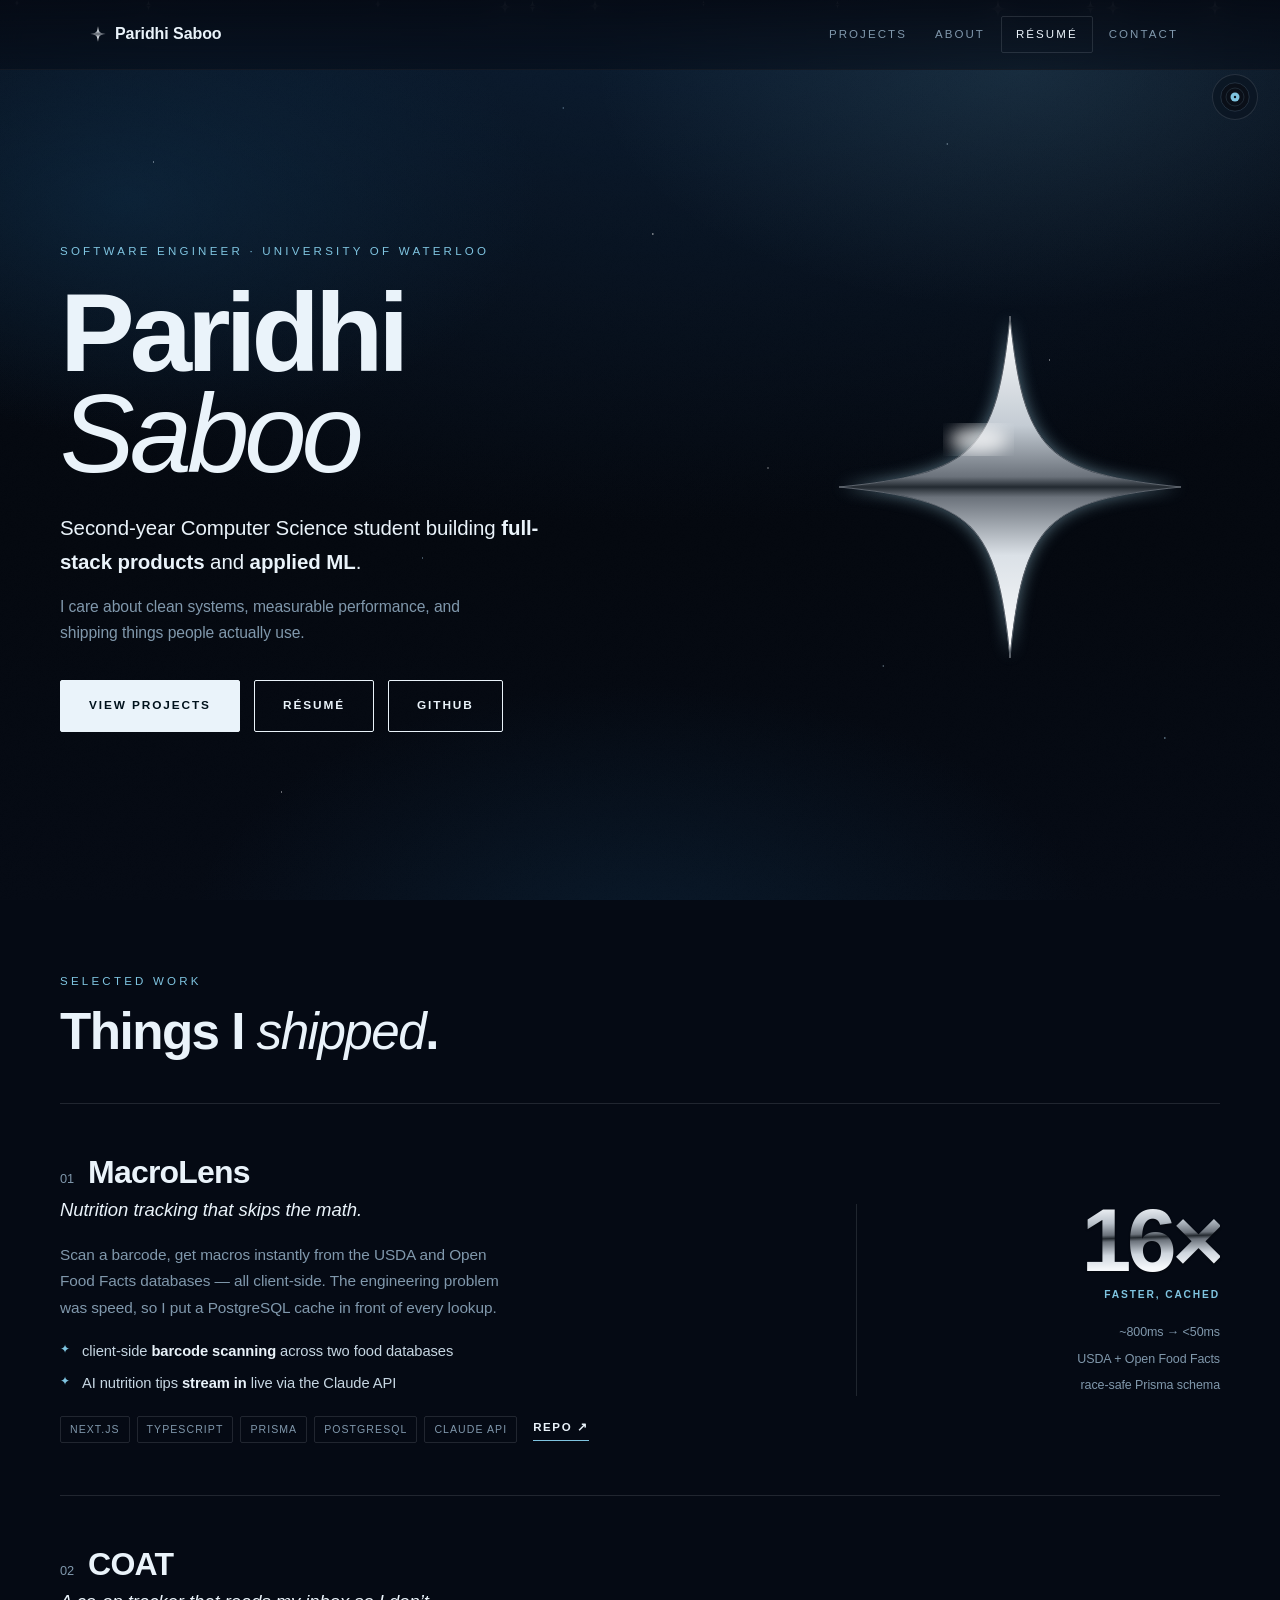
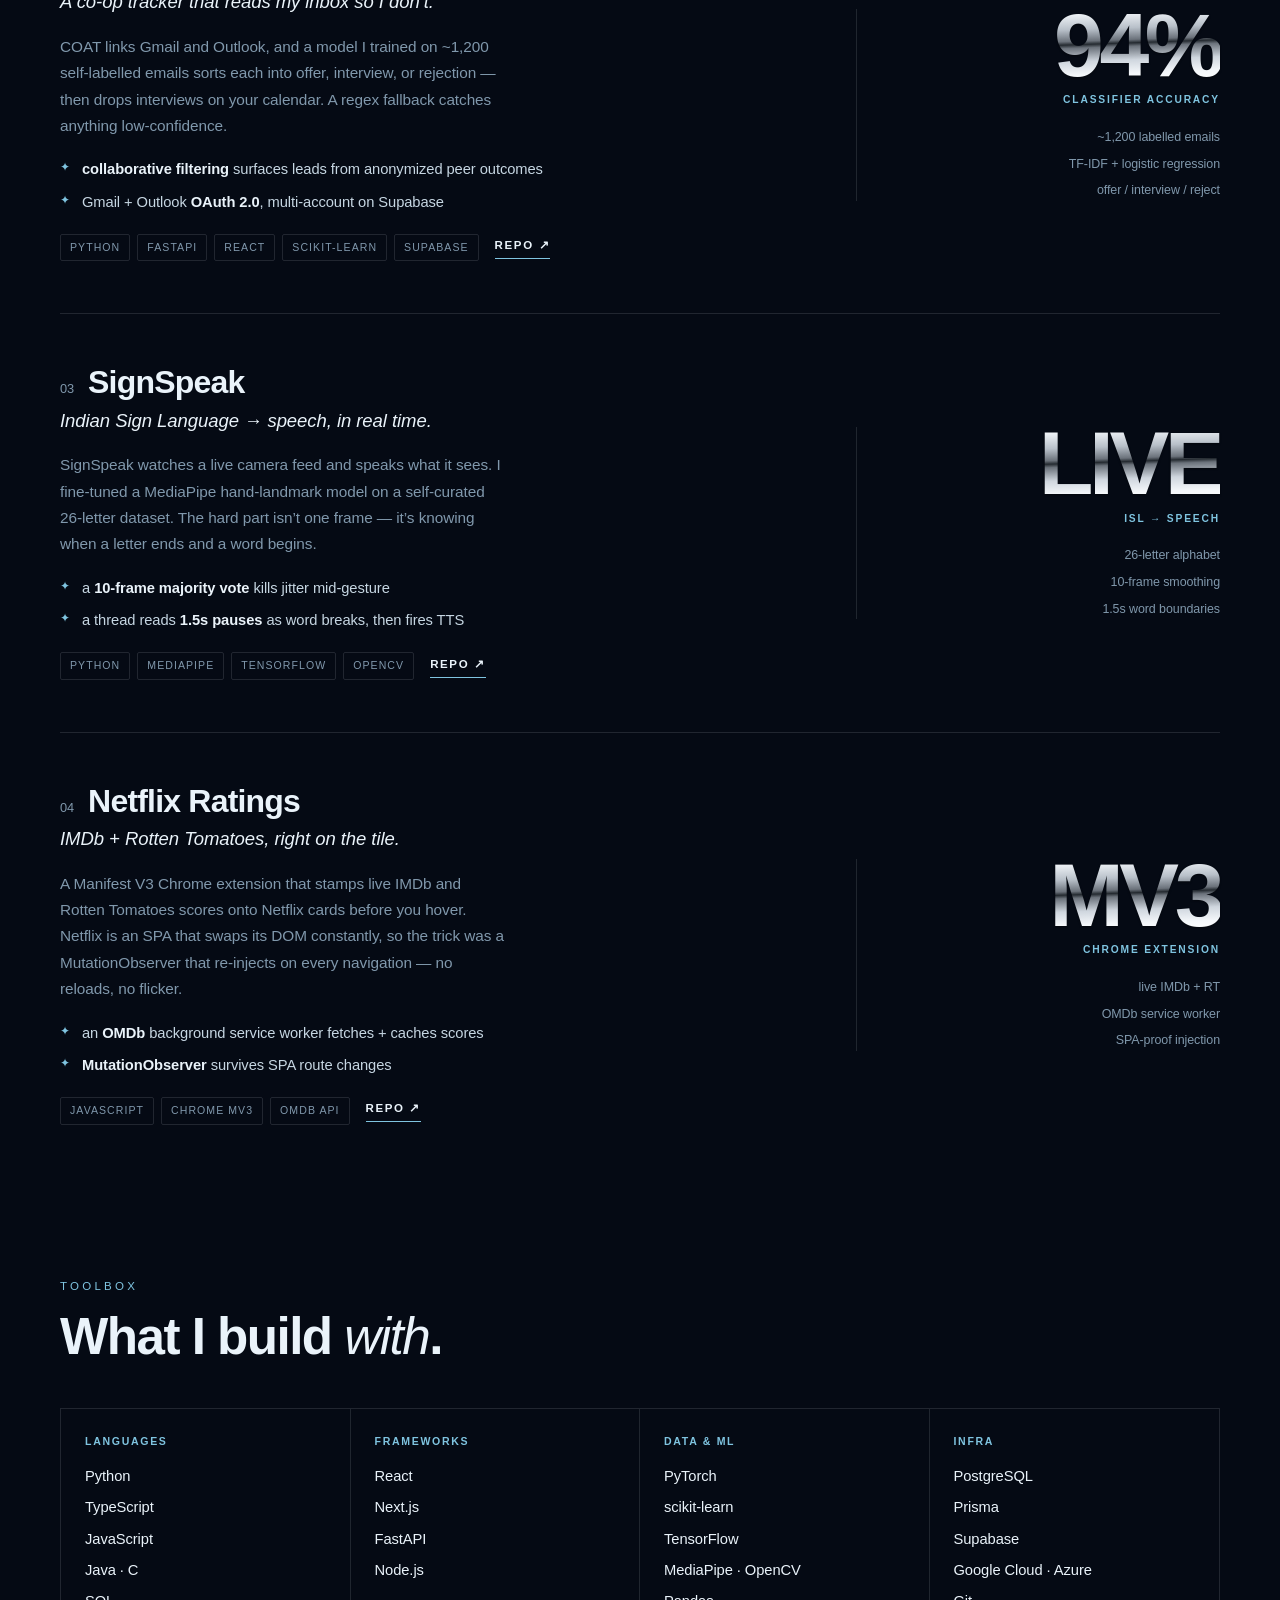
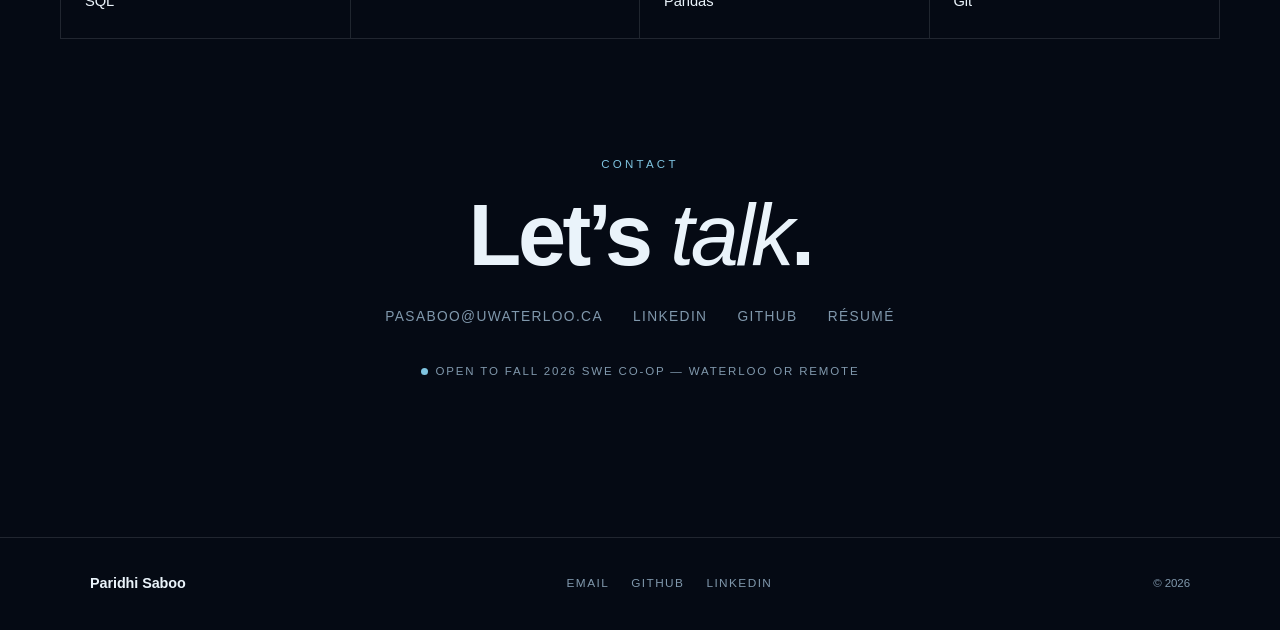
==== commit 79b446f6: "Cyanotype + chrome redesign, projects-first, vinyl player" ====
--- a/index.html
+++ b/index.html
@@ -4,24 +4,26 @@
 <meta charset="UTF-8" />
 <meta name="viewport" content="width=device-width, initial-scale=1.0" />
 <title>Paridhi Saboo — Software Engineer</title>
-<meta name="description" content="Paridhi Saboo — second-year Computer Science student at the University of Waterloo, seeking a software engineering internship / co-op." />
+<meta name="description" content="Paridhi Saboo — second-year Computer Science student at the University of Waterloo, seeking a Fall 2026 software engineering co-op." />
 <link rel="stylesheet" href="styles.css" />
 </head>
 <body>
 <svg width="0" height="0" style="position:absolute" aria-hidden="true"><defs>
   <linearGradient id="chrome" x1="0" y1="0" x2="0" y2="1">
-    <stop offset="0" stop-color="#ffffff"/><stop offset=".44" stop-color="#9a9aa0"/><stop offset=".5" stop-color="#37373b"/><stop offset=".56" stop-color="#9a9aa0"/><stop offset="1" stop-color="#ffffff"/>
+    <stop offset="0" stop-color="#ffffff"/><stop offset=".32" stop-color="#c4ccd4"/><stop offset=".47" stop-color="#6b727b"/>
+    <stop offset=".5" stop-color="#232a31"/><stop offset=".53" stop-color="#6b727b"/><stop offset=".7" stop-color="#dbe1e7"/><stop offset="1" stop-color="#ffffff"/>
   </linearGradient>
-  <symbol id="spark" viewBox="0 0 100 100"><path d="M50 0 C54 34 66 46 100 50 C66 54 54 66 50 100 C46 66 34 54 0 50 C34 46 46 34 50 0 Z" fill="url(#chrome)"/></symbol>
+  <symbol id="spark" viewBox="0 0 100 100"><path d="M50 2 C55 40 60 45 98 50 C60 55 55 60 50 98 C45 60 40 55 2 50 C40 45 45 40 50 2 Z" fill="url(#chrome)"/></symbol>
+  <filter id="bloom"><feGaussianBlur stdDeviation="7"/></filter>
 </defs></svg>
 
-<div class="sky" aria-hidden="true"><div class="stars"></div><div class="grain"></div><div id="sparkles"></div></div>
+<div class="sky" aria-hidden="true"><div class="neb"></div><div class="stars"></div><div class="grain"></div><div id="sparkles"></div></div>
 
 <header class="nav">
   <div class="nav-in">
     <a class="wordmark" href="index.html"><span class="star"><svg width="16" height="16"><use href="#spark"/></svg></span> Paridhi Saboo</a>
     <nav class="nav-links">
-      <a href="work.html">Work</a>
+      <a href="#projects">Projects</a>
       <a href="about.html">About</a>
       <a href="resume.pdf" target="_blank" rel="noopener" class="res">Résumé</a>
       <a href="mailto:pasaboo@uwaterloo.ca">Contact</a>
@@ -35,63 +37,124 @@
   <div class="hero-grid">
     <div class="reveal">
       <p class="eyebrow">Software Engineer · University of Waterloo</p>
-      <h1>Paridhi<br><em>Saboo</em></h1>
+      <h1 data-decode>Paridhi<br><em>Saboo</em></h1>
       <p class="lede">Second-year Computer Science student building <b>full-stack products</b> and <b>applied ML</b>.</p>
-      <p class="sub">Currently seeking a software engineering internship / co-op. I care about clean systems, measurable performance, and shipping things people actually use.</p>
+      <p class="sub">I care about clean systems, measurable performance, and shipping things people actually use.</p>
       <div class="cta">
-        <a class="btn primary" href="work.html">View Work</a>
+        <a class="btn primary" href="#projects">View Projects</a>
         <a class="btn" href="resume.pdf" target="_blank" rel="noopener">Résumé</a>
         <a class="btn" href="https://github.com/paridhisaboo" target="_blank" rel="noopener">GitHub</a>
       </div>
     </div>
     <div class="hero-art reveal" aria-hidden="true">
-      <svg viewBox="0 0 320 320" width="100%" style="max-width:340px">
-        <g class="spin-slow" style="transform-origin:160px 160px">
-          <circle cx="160" cy="160" r="120" fill="none" stroke="rgba(255,255,255,.12)"/>
-          <circle cx="160" cy="160" r="88" fill="none" stroke="rgba(255,255,255,.08)"/>
-          <g transform="translate(160,40)"><use href="#spark" width="26" height="26" x="-13" y="-13"/></g>
-          <g transform="translate(280,160)"><use href="#spark" width="16" height="16" x="-8" y="-8"/></g>
-          <g transform="translate(160,280)"><use href="#spark" width="18" height="18" x="-9" y="-9"/></g>
-          <g transform="translate(40,160)"><use href="#spark" width="14" height="14" x="-7" y="-7"/></g>
-        </g>
-        <use href="#spark" width="150" height="150" x="85" y="85"/>
+      <svg class="hero-chrome" viewBox="0 0 320 320">
+        <path d="M160 8 C172 128 192 148 312 160 C192 172 172 192 160 312 C148 192 128 172 8 160 C128 148 148 128 160 8 Z" fill="var(--cyan-glow)" filter="url(#bloom)" opacity=".5"/>
+        <path d="M160 8 C172 128 192 148 312 160 C192 172 172 192 160 312 C148 192 128 172 8 160 C128 148 148 128 160 8 Z" fill="url(#chrome)" stroke="#0A1522" stroke-width="1"/>
+        <ellipse cx="132" cy="118" rx="26" ry="12" fill="#ffffff" opacity=".7" filter="url(#bloom)"/>
+        <path d="M160 8 C172 128 192 148 312 160 C192 172 172 192 160 312 C148 192 128 172 8 160 C128 148 148 128 160 8 Z" fill="none" stroke="#ffffff" stroke-width=".6" opacity=".5"/>
       </svg>
     </div>
   </div>
 </section>
 
-<!-- SELECTED WORK -->
-<section class="sec wrap">
+<!-- PROJECTS (front and center) -->
+<section id="projects" class="sec wrap">
   <div class="sec-head reveal">
     <p class="eyebrow">Selected Work</p>
-    <h2>Four things I <em>shipped</em>.</h2>
-  </div>
-  <div class="work-list reveal">
-    <a class="work-row" href="work.html#macrolens">
-      <span class="wr-num">01</span><span class="wr-title">MacroLens</span>
-      <span class="wr-desc">Full-stack nutrition tracker — 16× cache speedup</span><span class="wr-arrow">↗</span>
-    </a>
-    <a class="work-row" href="work.html#coat">
-      <span class="wr-num">02</span><span class="wr-title">COAT</span>
-      <span class="wr-desc">Co-op tracker with a 94%-accuracy email classifier</span><span class="wr-arrow">↗</span>
-    </a>
-    <a class="work-row" href="work.html#signspeak">
-      <span class="wr-num">03</span><span class="wr-title">SignSpeak</span>
-      <span class="wr-desc">Real-time sign-language-to-speech on MediaPipe</span><span class="wr-arrow">↗</span>
-    </a>
-    <a class="work-row" href="work.html#netflix">
-      <span class="wr-num">04</span><span class="wr-title">Netflix Ratings</span>
-      <span class="wr-desc">MV3 Chrome extension, live IMDb + RT scores</span><span class="wr-arrow">↗</span>
-    </a>
+    <h2 data-decode>Things I <em>shipped</em>.</h2>
+  </div>
+  <div class="projects">
+
+    <article class="project reveal">
+      <div class="p-info">
+        <div class="p-top"><span class="p-num">01</span><h3>MacroLens</h3></div>
+        <p class="p-hook">Nutrition tracking that skips the math.</p>
+        <p class="p-elab">Scan a barcode, get macros instantly from the USDA and Open Food Facts databases — all client-side. The engineering problem was speed, so I put a PostgreSQL cache in front of every lookup.</p>
+        <ul>
+          <li>client-side <b>barcode scanning</b> across two food databases</li>
+          <li>AI nutrition tips <b>stream in</b> live via the Claude API</li>
+        </ul>
+        <div class="p-meta">
+          <div class="tags"><span class="tag">Next.js</span><span class="tag">TypeScript</span><span class="tag">Prisma</span><span class="tag">PostgreSQL</span><span class="tag">Claude API</span></div>
+          <a class="repo" href="https://github.com/paridhisaboo/MacroLens" target="_blank" rel="noopener">Repo ↗</a>
+        </div>
+      </div>
+      <div class="p-stat">
+        <span class="fig chrome" data-count="16" data-suffix="×">16×</span>
+        <span class="figlab">faster, cached</span>
+        <ul class="subs"><li>~800ms → &lt;50ms</li><li>USDA + Open Food Facts</li><li>race-safe Prisma schema</li></ul>
+      </div>
+    </article>
+
+    <article class="project reveal">
+      <div class="p-info">
+        <div class="p-top"><span class="p-num">02</span><h3>COAT</h3></div>
+        <p class="p-hook">A co-op tracker that reads my inbox so I don&rsquo;t.</p>
+        <p class="p-elab">COAT links Gmail and Outlook, and a model I trained on ~1,200 self-labelled emails sorts each into offer, interview, or rejection — then drops interviews on your calendar. A regex fallback catches anything low-confidence.</p>
+        <ul>
+          <li><b>collaborative filtering</b> surfaces leads from anonymized peer outcomes</li>
+          <li>Gmail + Outlook <b>OAuth 2.0</b>, multi-account on Supabase</li>
+        </ul>
+        <div class="p-meta">
+          <div class="tags"><span class="tag">Python</span><span class="tag">FastAPI</span><span class="tag">React</span><span class="tag">scikit-learn</span><span class="tag">Supabase</span></div>
+          <a class="repo" href="https://github.com/paridhisaboo/coat" target="_blank" rel="noopener">Repo ↗</a>
+        </div>
+      </div>
+      <div class="p-stat">
+        <span class="fig chrome" data-count="94" data-suffix="%">94%</span>
+        <span class="figlab">classifier accuracy</span>
+        <ul class="subs"><li>~1,200 labelled emails</li><li>TF-IDF + logistic regression</li><li>offer / interview / reject</li></ul>
+      </div>
+    </article>
+
+    <article class="project reveal">
+      <div class="p-info">
+        <div class="p-top"><span class="p-num">03</span><h3>SignSpeak</h3></div>
+        <p class="p-hook">Indian Sign Language → speech, in real time.</p>
+        <p class="p-elab">SignSpeak watches a live camera feed and speaks what it sees. I fine-tuned a MediaPipe hand-landmark model on a self-curated 26-letter dataset. The hard part isn&rsquo;t one frame — it&rsquo;s knowing when a letter ends and a word begins.</p>
+        <ul>
+          <li>a <b>10-frame majority vote</b> kills jitter mid-gesture</li>
+          <li>a thread reads <b>1.5s pauses</b> as word breaks, then fires TTS</li>
+        </ul>
+        <div class="p-meta">
+          <div class="tags"><span class="tag">Python</span><span class="tag">MediaPipe</span><span class="tag">TensorFlow</span><span class="tag">OpenCV</span></div>
+          <a class="repo" href="https://github.com/paridhisaboo/ISLDetector" target="_blank" rel="noopener">Repo ↗</a>
+        </div>
+      </div>
+      <div class="p-stat">
+        <span class="fig chrome">LIVE</span>
+        <span class="figlab">ISL → speech</span>
+        <ul class="subs"><li>26-letter alphabet</li><li>10-frame smoothing</li><li>1.5s word boundaries</li></ul>
+      </div>
+    </article>
+
+    <article class="project reveal">
+      <div class="p-info">
+        <div class="p-top"><span class="p-num">04</span><h3>Netflix Ratings</h3></div>
+        <p class="p-hook">IMDb + Rotten Tomatoes, right on the tile.</p>
+        <p class="p-elab">A Manifest V3 Chrome extension that stamps live IMDb and Rotten Tomatoes scores onto Netflix cards before you hover. Netflix is an SPA that swaps its DOM constantly, so the trick was a MutationObserver that re-injects on every navigation — no reloads, no flicker.</p>
+        <ul>
+          <li>an <b>OMDb</b> background service worker fetches + caches scores</li>
+          <li><b>MutationObserver</b> survives SPA route changes</li>
+        </ul>
+        <div class="p-meta">
+          <div class="tags"><span class="tag">JavaScript</span><span class="tag">Chrome MV3</span><span class="tag">OMDb API</span></div>
+          <a class="repo" href="https://github.com/paridhisaboo/Netflix-IMDb-RT-Ratings" target="_blank" rel="noopener">Repo ↗</a>
+        </div>
+      </div>
+      <div class="p-stat">
+        <span class="fig chrome">MV3</span>
+        <span class="figlab">chrome extension</span>
+        <ul class="subs"><li>live IMDb + RT</li><li>OMDb service worker</li><li>SPA-proof injection</li></ul>
+      </div>
+    </article>
+
   </div>
 </section>
 
 <!-- SKILLS -->
 <section class="sec wrap">
-  <div class="sec-head reveal">
-    <p class="eyebrow">Toolbox</p>
-    <h2>What I build <em>with</em>.</h2>
-  </div>
+  <div class="sec-head reveal"><p class="eyebrow">Toolbox</p><h2 data-decode>What I build <em>with</em>.</h2></div>
   <div class="skills reveal">
     <div class="skillcol"><h4>Languages</h4><ul><li>Python</li><li>TypeScript</li><li>JavaScript</li><li>Java · C</li><li>SQL</li></ul></div>
     <div class="skillcol"><h4>Frameworks</h4><ul><li>React</li><li>Next.js</li><li>FastAPI</li><li>Node.js</li></ul></div>
@@ -103,14 +166,14 @@
 <!-- CONTACT -->
 <section class="contact wrap reveal">
   <p class="eyebrow">Contact</p>
-  <h2>Let&rsquo;s <em>talk</em>.</h2>
+  <h2 data-decode>Let&rsquo;s <em>talk</em>.</h2>
   <div class="clinks">
     <a href="mailto:pasaboo@uwaterloo.ca">pasaboo@uwaterloo.ca</a>
     <a href="https://www.linkedin.com/in/paridhisaboo" target="_blank" rel="noopener">LinkedIn</a>
     <a href="https://github.com/paridhisaboo" target="_blank" rel="noopener">GitHub</a>
     <a href="resume.pdf" target="_blank" rel="noopener">Résumé</a>
   </div>
-  <p class="avail"><span class="dot"></span>Open to SWE internship / co-op — Waterloo or remote</p>
+  <p class="avail"><span class="dot"></span>Open to Fall 2026 SWE co-op — Waterloo or remote</p>
 </section>
 </main>
 
@@ -126,6 +189,21 @@
   </div>
 </footer>
 
+<!-- vinyl player, top-right -->
+<div class="vinyl" id="vinyl">
+  <button class="vinyl-btn" id="vinylBtn" aria-label="Play my playlist">
+    <svg class="disc" width="30" height="30" viewBox="0 0 40 40" aria-hidden="true">
+      <circle cx="20" cy="20" r="19" fill="#0a0f18" stroke="#2a3a4a"/>
+      <circle cx="20" cy="20" r="12" fill="none" stroke="#26333f"/>
+      <circle cx="20" cy="20" r="6" fill="#7FC4E0"/><circle cx="20" cy="20" r="1.6" fill="#0a0f18"/>
+    </svg>
+  </button>
+  <div class="vinyl-pop" id="vinylPop">
+    <div class="vh"><span>now spinning</span><button class="vx" id="vinylClose" aria-label="Close">×</button></div>
+    <iframe id="vinylPlayer" title="mini player" data-src="https://open.spotify.com/embed/playlist/3LbTGxZdEREpLJGWOCsDWL?utm_source=generator&theme=0" height="152" allow="autoplay; clipboard-write; encrypted-media; fullscreen; picture-in-picture"></iframe>
+  </div>
+</div>
+
 <script src="script.js"></script>
 </body>
 </html>
--- a/styles.css
+++ b/styles.css
@@ -1,249 +1,216 @@
-/* ================= Paridhi Saboo — shared styles =================
-   Monochrome chrome. Helvetica. Black / white / grey. */
+/* ============ Paridhi Saboo — cyanotype universe + liquid chrome ============ */
 :root{
-  --black:#050506;
-  --panel:#0C0C0E;
-  --panel-2:#141416;
-  --white:#F4F4F6;
-  --grey:#9C9CA2;
-  --grey-dim:#5C5C62;
-  --line:rgba(255,255,255,.13);
-  --line-soft:rgba(255,255,255,.07);
+  --void:#050A14;
+  --void-2:#0A1522;
+  --void-3:#0E1D2E;
+  --ice:#EAF3FA;
+  --ice-2:#C6D6E2;
+  --ice-dim:#8098AC;
+  --prussian:#123A5A;
+  --cyan:#7FC4E0;
+  --cyan-glow:#A8DCEF;
+  --line:rgba(234,243,250,.12);
+  --line-soft:rgba(234,243,250,.06);
   --sans:"Helvetica Neue",Helvetica,Arial,sans-serif;
-  --chrome:linear-gradient(180deg,#ffffff 0%,#dcdce0 22%,#8b8b92 46%,#48484d 50%,#8b8b92 54%,#e2e2e6 78%,#ffffff 100%);
+  --chrome:linear-gradient(178deg,#ffffff 0%,#eef2f6 14%,#b8c0c9 32%,#6b727b 46%,#242a30 50%,#6b727b 54%,#cfd6de 70%,#f4f7fa 86%,#ffffff 100%);
   --maxw:1160px;
 }
 *{box-sizing:border-box}
 html{scroll-behavior:smooth}
-body{
-  margin:0; background:var(--black); color:var(--white);
-  font-family:var(--sans); font-weight:400; line-height:1.65; letter-spacing:-.005em;
-  -webkit-font-smoothing:antialiased; text-rendering:optimizeLegibility; overflow-x:hidden;
-}
+body{margin:0; background:var(--void); color:var(--ice); font-family:var(--sans); font-weight:400; line-height:1.65; letter-spacing:-.005em; -webkit-font-smoothing:antialiased; overflow-x:hidden}
 a{color:inherit; text-decoration:none}
 img{max-width:100%}
-::selection{background:#fff; color:#000}
-
-/* starfield + chrome sparkles */
+::selection{background:var(--cyan); color:#00121c}
+
+/* cyanotype sky */
 .sky{position:fixed; inset:0; z-index:0; pointer-events:none; overflow:hidden}
-.sky .stars{position:absolute; inset:0; opacity:.7;
-  background-image:
-    radial-gradient(1px 1px at 12% 18%,#fff,transparent),radial-gradient(1px 1px at 32% 62%,#bfbfbf,transparent),
-    radial-gradient(1px 1px at 51% 28%,#fff,transparent),radial-gradient(1px 1px at 68% 74%,#a8a8a8,transparent),
-    radial-gradient(1px 1px at 82% 40%,#fff,transparent),radial-gradient(1px 1px at 91% 82%,#cfcfcf,transparent),
-    radial-gradient(1px 1px at 22% 88%,#fff,transparent),radial-gradient(1px 1px at 44% 12%,#bdbdbd,transparent);
+.sky .neb{position:absolute; inset:0; background:
+  radial-gradient(56% 44% at 80% 8%, rgba(127,196,224,.12), transparent 60%),
+  radial-gradient(52% 42% at 10% 22%, rgba(18,58,90,.4), transparent 62%),
+  radial-gradient(60% 50% at 50% 106%, rgba(18,58,90,.32), transparent 60%),
+  radial-gradient(130% 100% at 50% -12%, #0C2036, transparent 70%),
+  linear-gradient(180deg,#050A14,#04080F 60%,#050A14)}
+.sky .stars{position:absolute; inset:0; opacity:.8; background-image:
+  radial-gradient(1px 1px at 12% 18%,#dff0fb,transparent),radial-gradient(1px 1px at 33% 62%,#9fc4dd,transparent),
+  radial-gradient(1.2px 1.2px at 51% 26%,#fff,transparent),radial-gradient(1px 1px at 69% 74%,#bcd9ea,transparent),
+  radial-gradient(1px 1px at 82% 40%,#fff,transparent),radial-gradient(1.2px 1.2px at 91% 82%,#a9cfe6,transparent),
+  radial-gradient(1px 1px at 22% 88%,#fff,transparent),radial-gradient(1px 1px at 44% 12%,#9fc4dd,transparent),
+  radial-gradient(1px 1px at 60% 52%,#fff,transparent),radial-gradient(1px 1px at 74% 16%,#cfe6f4,transparent);
   background-repeat:no-repeat}
-.sky .grain{position:absolute; inset:0; opacity:.4; mix-blend-mode:overlay;
-  background-image:url("data:image/svg+xml,%3Csvg xmlns='http://www.w3.org/2000/svg' width='180' height='180'%3E%3Cfilter id='n'%3E%3CfeTurbulence type='fractalNoise' baseFrequency='0.82' numOctaves='2'/%3E%3CfeColorMatrix type='saturate' values='0'/%3E%3C/filter%3E%3Crect width='100%25' height='100%25' filter='url(%23n)' opacity='0.06'/%3E%3C/svg%3E")}
-#sparkles svg{position:absolute; animation:tw 5s ease-in-out infinite}
-@keyframes tw{0%,100%{opacity:.35; transform:scale(.85) rotate(var(--r,0deg))}50%{opacity:1; transform:scale(1.05) rotate(var(--r,0deg))}}
+.sky .grain{position:absolute; inset:0; opacity:.42; mix-blend-mode:overlay; background-image:url("data:image/svg+xml,%3Csvg xmlns='http://www.w3.org/2000/svg' width='200' height='200'%3E%3Cfilter id='n'%3E%3CfeTurbulence type='fractalNoise' baseFrequency='0.8' numOctaves='2'/%3E%3CfeColorMatrix type='saturate' values='0'/%3E%3C/filter%3E%3Crect width='100%25' height='100%25' filter='url(%23n)' opacity='0.05'/%3E%3C/svg%3E")}
+#sparkles svg{position:absolute; animation:tw 5s ease-in-out infinite; will-change:transform,opacity}
+@keyframes tw{0%,100%{opacity:.3; transform:scale(.8) rotate(var(--r,0deg))}50%{opacity:1; transform:scale(1.06) rotate(var(--r,0deg))}}
+
+/* about page: bluer, with moon */
+body.about{background:#071626}
+body.about .sky .neb{background:
+  radial-gradient(40% 30% at 76% 16%, rgba(168,220,239,.28), transparent 55%),
+  radial-gradient(70% 55% at 76% 16%, rgba(127,196,224,.12), transparent 60%),
+  radial-gradient(60% 50% at 20% 60%, rgba(18,58,90,.5), transparent 62%),
+  radial-gradient(130% 100% at 50% 120%, rgba(18,58,90,.4), transparent 65%),
+  linear-gradient(180deg,#071626,#050F1C 60%,#071626)}
 
 main,header,footer{position:relative; z-index:1}
 .wrap{max-width:var(--maxw); margin:0 auto; padding:0 30px}
-.chrome{background:var(--chrome); -webkit-background-clip:text; background-clip:text; -webkit-text-fill-color:transparent; color:transparent}
+.chrome{background:var(--chrome); -webkit-background-clip:text; background-clip:text; -webkit-text-fill-color:transparent; color:transparent; filter:drop-shadow(0 1px 1px rgba(0,0,0,.4))}
 .star{display:inline-block; line-height:0}
-
-/* ---------------- nav ---------------- */
-.nav{position:sticky; top:0; z-index:60; backdrop-filter:blur(12px);
-  background:linear-gradient(rgba(5,5,6,.92),rgba(5,5,6,.55)); border-bottom:1px solid var(--line-soft)}
+.cursor-spark{position:fixed; z-index:90; pointer-events:none; width:12px; height:12px; will-change:transform,opacity}
+
+/* nav */
+.nav{position:sticky; top:0; z-index:60; backdrop-filter:blur(12px); background:linear-gradient(rgba(5,10,20,.9),rgba(5,10,20,.5)); border-bottom:1px solid var(--line-soft)}
 .nav-in{max-width:var(--maxw); margin:0 auto; padding:16px 30px; display:flex; align-items:center; justify-content:space-between}
-.wordmark{font-weight:700; font-size:1rem; letter-spacing:.01em; display:flex; align-items:center; gap:9px}
+.wordmark{font-weight:700; font-size:1rem; display:flex; align-items:center; gap:9px}
 .nav-links{display:flex; gap:4px; align-items:center}
-.nav-links a{font-size:.72rem; font-weight:500; text-transform:uppercase; letter-spacing:.18em; color:var(--grey); padding:8px 12px; transition:.16s}
-.nav-links a:hover{color:var(--white)}
-.nav-links a.active{color:var(--white)}
-.nav-links a.res{color:var(--white); border:1px solid var(--line); border-radius:2px; padding:8px 14px}
-.nav-links a.res:hover{background:var(--white); color:#000}
-@media(max-width:560px){
-  .nav-in{flex-wrap:wrap; gap:10px 0}
-  .nav-links{flex-wrap:wrap; gap:0}
-  .nav-links a{padding:6px 9px; letter-spacing:.1em; font-size:.66rem}
-  .nav-links a.res{padding:6px 10px}
-}
-
-/* ---------------- buttons ---------------- */
-.btn{display:inline-block; font-size:.74rem; font-weight:600; text-transform:uppercase; letter-spacing:.16em;
-  padding:15px 28px; border:1px solid var(--white); color:var(--white); background:transparent; border-radius:2px; cursor:pointer; transition:.18s}
-.btn:hover{background:var(--white); color:#000}
-.btn.primary{background:var(--white); color:#000}
-.btn.primary:hover{background:transparent; color:var(--white)}
-.btn:focus-visible{outline:2px solid var(--grey); outline-offset:3px}
-
-/* ---------------- section header ---------------- */
-.eyebrow{font-size:.72rem; font-weight:500; text-transform:uppercase; letter-spacing:.28em; color:var(--grey); margin:0}
-.sec{padding:96px 0 8px}
-.sec-head{margin-bottom:52px}
+.nav-links a{font-size:.72rem; font-weight:500; text-transform:uppercase; letter-spacing:.18em; color:var(--ice-dim); padding:8px 12px; transition:.16s}
+.nav-links a:hover,.nav-links a.active{color:var(--ice)}
+.nav-links a.res{color:var(--ice); border:1px solid var(--line); border-radius:2px; padding:8px 14px}
+.nav-links a.res:hover{background:var(--ice); color:#00121c}
+@media(max-width:560px){ .nav-in{flex-wrap:wrap; gap:10px 0} .nav-links{flex-wrap:wrap; gap:0} .nav-links a{padding:6px 9px; letter-spacing:.1em; font-size:.66rem} }
+
+/* buttons — NOT chrome; magnetic */
+.btn{display:inline-block; text-align:center; font-size:.74rem; font-weight:600; text-transform:uppercase; letter-spacing:.16em; padding:15px 28px; border:1px solid var(--ice); color:var(--ice); background:transparent; border-radius:2px; cursor:pointer; transition:transform .25s cubic-bezier(.2,.8,.25,1),background .18s,color .18s,box-shadow .18s; will-change:transform}
+.btn:hover{background:var(--ice); color:#00121c}
+.btn.primary{background:var(--ice); color:#00121c}
+.btn.primary:hover{background:transparent; color:var(--ice); box-shadow:0 0 24px -6px var(--cyan-glow)}
+.btn:focus-visible{outline:2px solid var(--cyan); outline-offset:3px}
+
+/* section header */
+.eyebrow{font-size:.72rem; font-weight:500; text-transform:uppercase; letter-spacing:.28em; color:var(--cyan); margin:0}
+.sec{padding:92px 0 8px}
+.sec-head{margin-bottom:46px}
 .sec-head .eyebrow{margin-bottom:16px}
-.sec-head h2{font-family:var(--sans); font-weight:700; font-size:clamp(2rem,5vw,3.2rem); margin:0; letter-spacing:-.03em; line-height:.98}
+.sec-head h2{font-weight:700; font-size:clamp(2rem,5vw,3.2rem); margin:0; letter-spacing:-.03em; line-height:.98}
 .sec-head h2 em{font-weight:300; font-style:italic}
 
-/* ---------------- hero (home) ---------------- */
-.hero{min-height:88vh; display:flex; align-items:center; padding:70px 0 40px; position:relative}
+/* hero */
+.hero{min-height:90vh; display:flex; align-items:center; padding:64px 0 40px}
 .hero-grid{display:grid; grid-template-columns:1.25fr .75fr; gap:40px; align-items:center; width:100%}
-@media(max-width:900px){ .hero-grid{grid-template-columns:1fr} .hero{min-height:auto; padding-top:56px} }
+@media(max-width:900px){ .hero-grid{grid-template-columns:1fr} .hero{min-height:auto; padding-top:52px} }
 .hero .eyebrow{margin-bottom:22px}
 .hero h1{font-weight:700; font-size:clamp(3.4rem,10vw,7rem); line-height:.9; letter-spacing:-.045em; margin:0 0 26px}
-.hero h1 em{font-weight:300; font-style:italic; letter-spacing:-.02em}
-.hero .lede{font-size:clamp(1.05rem,2vw,1.28rem); font-weight:300; color:var(--white); max-width:44ch; margin:0 0 16px}
+.hero h1 em{font-weight:300; font-style:italic}
+.hero .lede{font-size:clamp(1.05rem,2vw,1.28rem); font-weight:300; max-width:44ch; margin:0 0 16px}
 .hero .lede b{font-weight:700}
-.hero .sub{font-size:.98rem; color:var(--grey); max-width:48ch; margin:0 0 34px}
+.hero .sub{font-size:.98rem; color:var(--ice-dim); max-width:48ch; margin:0 0 34px}
 .hero .cta{display:flex; gap:14px; flex-wrap:wrap}
 .hero-art{display:grid; place-items:center; min-height:300px}
-.spin-slow{animation:spin 20s linear infinite; transform-origin:center}
-@keyframes spin{to{transform:rotate(360deg)}}
-
-/* ---------------- home: selected work list ---------------- */
-.work-list{border-top:1px solid var(--line)}
-.work-row{display:grid; grid-template-columns:44px 1.1fr 1.5fr auto; gap:20px; align-items:center;
-  padding:26px 8px; border-bottom:1px solid var(--line); transition:.2s; position:relative}
-.work-row:hover{background:var(--panel); padding-left:20px; padding-right:20px}
-.work-row .wr-num{font-size:.82rem; color:var(--grey-dim); font-weight:500}
-.work-row .wr-title{font-size:1.5rem; font-weight:700; letter-spacing:-.02em}
-.work-row:hover .wr-title{background:var(--chrome); -webkit-background-clip:text; background-clip:text; -webkit-text-fill-color:transparent}
-.work-row .wr-desc{font-size:.98rem; color:var(--grey); font-style:italic; font-weight:300}
-.work-row .wr-arrow{font-size:1.2rem; color:var(--grey); transition:.2s}
-.work-row:hover .wr-arrow{color:var(--white); transform:translate(3px,-3px)}
-@media(max-width:760px){ .work-row{grid-template-columns:34px 1fr auto; gap:12px} .work-row .wr-desc{display:none} }
-
-/* tags */
+.hero-chrome{max-width:360px; width:100%; will-change:transform}
+
+/* projects (landing, projects-first) */
+.projects{margin-top:8px}
+.project{display:grid; grid-template-columns:1.35fr .65fr; gap:40px; align-items:center; padding:52px 0; border-top:1px solid var(--line); transition:padding .25s; scroll-margin-top:90px}
+.project:hover{padding-left:14px; padding-right:14px}
+@media(max-width:820px){ .project{grid-template-columns:1fr; gap:22px; padding:40px 0} }
+.p-top{display:flex; align-items:baseline; gap:14px; margin-bottom:6px}
+.p-num{font-size:.8rem; color:var(--ice-dim); font-weight:500}
+.project h3{font-size:2rem; font-weight:700; letter-spacing:-.025em; margin:0; line-height:1}
+.project:hover h3{background:var(--chrome); -webkit-background-clip:text; background-clip:text; -webkit-text-fill-color:transparent}
+.p-hook{font-size:1.16rem; font-weight:300; font-style:italic; margin:0 0 16px; color:var(--ice)}
+.p-elab{font-size:.96rem; color:var(--ice-dim); margin:0 0 18px; line-height:1.72; max-width:52ch}
+.p-info ul{list-style:none; margin:0 0 20px; padding:0; display:flex; flex-direction:column; gap:8px}
+.p-info li{position:relative; padding-left:22px; font-size:.92rem; color:var(--ice-2)}
+.p-info li::before{content:"✦"; position:absolute; left:0; top:1px; font-size:.72rem; color:var(--cyan)}
+.p-info li b{color:var(--ice); font-weight:700}
+.p-meta{display:flex; align-items:center; gap:16px; flex-wrap:wrap}
 .tags{display:flex; flex-wrap:wrap; gap:7px}
-.tag{font-size:.66rem; font-weight:500; text-transform:uppercase; letter-spacing:.1em; color:var(--grey); border:1px solid var(--line); padding:4px 9px; border-radius:2px}
-
-/* ---------------- skills strip ---------------- */
-.skills{display:grid; grid-template-columns:repeat(4,1fr); gap:0; border:1px solid var(--line)}
+.tag{font-size:.66rem; font-weight:500; text-transform:uppercase; letter-spacing:.1em; color:var(--ice-dim); border:1px solid var(--line); padding:4px 9px; border-radius:2px}
+.repo{font-size:.72rem; font-weight:600; text-transform:uppercase; letter-spacing:.14em; color:var(--ice); border-bottom:1px solid var(--cyan); padding-bottom:3px; transition:.16s}
+.repo:hover{color:var(--cyan)}
+
+/* artistic stat block */
+.p-stat{text-align:right; border-left:1px solid var(--line); padding-left:32px}
+@media(max-width:820px){ .p-stat{text-align:left; border-left:0; border-top:1px solid var(--line); padding-left:0; padding-top:22px} }
+.p-stat .fig{font-weight:700; letter-spacing:-.05em; line-height:.82; font-size:clamp(3.4rem,7vw,5.6rem); display:block}
+.p-stat .figlab{display:block; font-size:.64rem; font-weight:600; text-transform:uppercase; letter-spacing:.18em; color:var(--cyan); margin-top:10px}
+.p-stat .subs{list-style:none; margin:18px 0 0; padding:0; display:flex; flex-direction:column; gap:6px}
+.p-stat .subs li{font-size:.78rem; color:var(--ice-dim)}
+@media(max-width:820px){ .p-stat .subs{align-items:flex-start} }
+
+/* skills */
+.skills{display:grid; grid-template-columns:repeat(4,1fr); border:1px solid var(--line)}
 @media(max-width:760px){ .skills{grid-template-columns:1fr 1fr} }
 .skillcol{padding:24px; border-right:1px solid var(--line)}
 .skillcol:last-child{border-right:0}
-@media(max-width:760px){ .skillcol{border-right:1px solid var(--line); border-bottom:1px solid var(--line)} }
-.skillcol h4{font-size:.68rem; font-weight:600; text-transform:uppercase; letter-spacing:.16em; color:var(--grey); margin:0 0 14px}
+@media(max-width:760px){ .skillcol{border-bottom:1px solid var(--line)} }
+.skillcol h4{font-size:.66rem; font-weight:600; text-transform:uppercase; letter-spacing:.16em; color:var(--cyan); margin:0 0 14px}
 .skillcol ul{list-style:none; margin:0; padding:0; display:flex; flex-direction:column; gap:7px}
-.skillcol li{font-size:.92rem; color:var(--white)}
-
-/* ---------------- work page: project blocks ---------------- */
-.project{padding:60px 0; border-top:1px solid var(--line); display:grid; grid-template-columns:1fr 1fr; gap:48px; align-items:start; scroll-margin-top:90px}
-.project:first-of-type{border-top:0}
-.project.flip .p-info{order:2}.project.flip .p-graphic{order:1}
-@media(max-width:840px){ .project,.project.flip{grid-template-columns:1fr; gap:30px} .project.flip .p-info{order:1}.project.flip .p-graphic{order:2} }
-.p-info .p-top{display:flex; align-items:baseline; gap:14px; margin-bottom:8px}
-.p-info .p-num{font-size:.82rem; color:var(--grey-dim)}
-.p-info h3{font-size:2rem; font-weight:700; letter-spacing:-.025em; margin:0; line-height:1}
-.p-info .hook{font-size:1.18rem; font-weight:300; font-style:italic; color:var(--white); margin:0 0 18px}
-.p-info .elab{font-size:.98rem; color:var(--grey); margin:0 0 20px; line-height:1.72}
-.p-info ul{list-style:none; margin:0 0 22px; padding:0; display:flex; flex-direction:column; gap:9px}
-.p-info li{position:relative; padding-left:22px; font-size:.94rem; color:var(--white)}
-.p-info li::before{content:"✦"; position:absolute; left:0; top:1px; font-size:.72rem; background:var(--chrome); -webkit-background-clip:text; background-clip:text; -webkit-text-fill-color:transparent}
-.p-info li b{font-weight:700}
-.p-meta{display:flex; align-items:center; justify-content:space-between; gap:16px; flex-wrap:wrap; margin-top:6px}
-.repo{font-size:.72rem; font-weight:600; text-transform:uppercase; letter-spacing:.14em; color:var(--white); border-bottom:1px solid var(--white); padding-bottom:3px; transition:.16s}
-.repo:hover{color:var(--grey); border-color:var(--grey)}
-
-/* infographic */
-.p-graphic{background:var(--panel); border:1px solid var(--line); border-radius:3px; padding:30px 28px; position:relative}
-.p-graphic .gt{font-size:.64rem; font-weight:500; text-transform:uppercase; letter-spacing:.2em; color:var(--grey-dim); margin:0 0 22px; text-align:center}
-.p-graphic .corner{position:absolute; top:16px; right:18px}
-
-.bars{display:flex; flex-direction:column; gap:15px}
-.barrow{display:flex; align-items:center; gap:12px}
-.barrow .lab{flex:0 0 66px; font-size:.72rem; text-transform:uppercase; letter-spacing:.06em; color:var(--grey); text-align:right}
-.track{flex:1; height:20px; background:rgba(255,255,255,.06); border:1px solid var(--line-soft); overflow:hidden}
-.meter{height:100%; width:0; transition:width 1.2s cubic-bezier(.2,.8,.25,1)}
-.in .meter.slow{width:100%; background:repeating-linear-gradient(45deg,#4a4a4e 0 7px,#3a3a3e 7px 14px)}
-.in .meter.fast{width:8%; background:var(--white)}
-.val{flex:0 0 52px; font-size:.74rem; color:var(--white)}
-.speedup{margin-top:18px; text-align:center}
-.speedup b{font-size:1.9rem; font-weight:700; letter-spacing:-.02em}
-.speedup span{display:block; font-size:.6rem; text-transform:uppercase; letter-spacing:.18em; color:var(--grey-dim); margin-top:4px}
-
-.donutwrap{display:flex; align-items:center; gap:22px; justify-content:center; flex-wrap:wrap}
-.donut{position:relative; width:124px; height:124px}
-.donut svg{transform:rotate(-90deg)}
-.donut .arc{stroke:var(--white); stroke-dasharray:326.7; stroke-dashoffset:326.7; transition:stroke-dashoffset 1.5s ease .1s}
-.in .donut .arc{stroke-dashoffset:19.6}
-.donut .ctr{position:absolute; inset:0; display:grid; place-items:center; text-align:center}
-.donut .ctr b{font-size:1.8rem; font-weight:700; letter-spacing:-.02em}
-.donut .ctr span{font-size:.56rem; text-transform:uppercase; letter-spacing:.14em; color:var(--grey-dim)}
-.legend{display:flex; flex-direction:column; gap:10px; font-size:.82rem; color:var(--grey)}
-.legend i{display:inline-block; width:10px; height:10px; margin-right:9px; border:1px solid var(--line)}
-.substat{margin-top:18px; text-align:center; font-size:.72rem; color:var(--grey-dim)}
-.substat b{color:var(--white)}
-
-.pipe{display:flex; align-items:stretch; justify-content:center; gap:5px; flex-wrap:wrap}
-.pnode{flex:1; min-width:66px; text-align:center; background:rgba(255,255,255,.03); border:1px solid var(--line); padding:12px 6px; opacity:0; transform:translateY(9px); transition:.5s}
-.in .pnode{opacity:1; transform:none}
-.in .pnode:nth-child(1){transition-delay:.05s}.in .pnode:nth-child(2){transition-delay:.2s}.in .pnode:nth-child(3){transition-delay:.35s}.in .pnode:nth-child(4){transition-delay:.5s}.in .pnode:nth-child(5){transition-delay:.65s}
-.pnode .ic{font-size:1.2rem; filter:grayscale(1) contrast(1.1)}
-.pnode .t{font-size:.6rem; text-transform:uppercase; letter-spacing:.04em; color:var(--grey); margin-top:5px; line-height:1.2}
-.pbadges{display:flex; gap:6px; justify-content:center; flex-wrap:wrap; margin-top:18px}
-.pbadge{font-size:.62rem; text-transform:uppercase; letter-spacing:.08em; color:var(--grey); border:1px solid var(--line); padding:4px 9px}
-
-.arch{display:grid; grid-template-columns:1fr 1fr; gap:10px}
-.abox{background:rgba(255,255,255,.03); border:1px solid var(--line); padding:13px 8px; text-align:center; font-size:.72rem; color:var(--white); opacity:0; transform:scale(.93); transition:.45s}
-.in .abox{opacity:1; transform:none}
-.in .abox:nth-child(2){transition-delay:.12s}.in .abox:nth-child(3){transition-delay:.24s}.in .abox:nth-child(4){transition-delay:.36s}
-.abox .ic{font-size:1.1rem; display:block; margin-bottom:4px; filter:grayscale(1)}
-.arch-note{grid-column:1/-1; text-align:center; font-size:.66rem; text-transform:uppercase; letter-spacing:.08em; color:var(--grey-dim); margin-top:6px}
-.arch-note b{color:var(--white)}
-
-/* ---------------- about page ---------------- */
-.about-hero{padding:80px 0 30px}
+.skillcol li{font-size:.92rem}
+
+/* about */
+.about-hero{padding:78px 0 26px}
 .about-hero h1{font-size:clamp(2.6rem,7vw,5rem); font-weight:700; letter-spacing:-.04em; line-height:.95; margin:0 0 24px}
 .about-hero h1 em{font-weight:300; font-style:italic}
-.about-hero p{font-size:1.2rem; font-weight:300; color:var(--white); max-width:60ch; margin:0}
-.about-block{padding:56px 0; border-top:1px solid var(--line); display:grid; grid-template-columns:.34fr 1fr; gap:44px}
-@media(max-width:800px){ .about-block{grid-template-columns:1fr; gap:18px} }
-.about-block .tag-col .eyebrow{margin:0}
-.about-block .tag-col .idx{font-size:2.4rem; font-weight:300; color:var(--grey-dim); margin-top:8px; display:block}
-.about-block .body p{font-size:1.05rem; color:var(--grey); margin:0 0 16px; line-height:1.75}
-.about-block .body p b{color:var(--white); font-weight:600}
-.about-block .body p em{color:var(--white); font-style:italic}
+.about-hero p{font-size:1.2rem; font-weight:300; max-width:60ch; margin:0}
+.about-block{padding:54px 0; border-top:1px solid var(--line); display:grid; grid-template-columns:.32fr 1fr; gap:44px}
+@media(max-width:800px){ .about-block{grid-template-columns:1fr; gap:16px} }
+.about-block .tcol .idx{font-size:2.2rem; font-weight:300; color:var(--ice-dim); display:block; margin-top:8px}
+.about-block .body p{font-size:1.05rem; color:var(--ice-2); margin:0 0 16px; line-height:1.75}
+.about-block .body p b{color:var(--ice); font-weight:600}
+.about-block .body p em{color:var(--ice); font-style:italic}
 .namelist{list-style:none; margin:14px 0 0; padding:0; display:flex; flex-wrap:wrap; gap:8px}
-.namelist li{font-size:.82rem; color:var(--white); border:1px solid var(--line); padding:6px 12px; border-radius:2px}
-.readlist{list-style:none; margin:16px 0 0; padding:0; columns:2; column-gap:32px}
+.namelist li{font-size:.8rem; color:var(--ice); border:1px solid var(--line); padding:6px 12px; border-radius:2px}
+.readlist{list-style:none; margin:16px 0 0; padding:0; columns:2; column-gap:34px}
 @media(max-width:600px){ .readlist{columns:1} }
 .readlist li{break-inside:avoid; padding:9px 0; border-bottom:1px solid var(--line-soft); font-size:.98rem}
-.readlist .ti{font-weight:400; font-style:italic}
-.readlist .au{font-size:.8rem; color:var(--grey-dim); text-transform:uppercase; letter-spacing:.08em; margin-left:6px}
-
-/* music */
+.readlist .ti{font-style:italic}
+.readlist .au{font-size:.78rem; color:var(--ice-dim); text-transform:uppercase; letter-spacing:.08em; margin-left:6px}
+
 .music-row{display:grid; grid-template-columns:1fr 1fr; gap:24px; align-items:start; margin-top:22px}
 @media(max-width:700px){ .music-row{grid-template-columns:1fr} }
-.player-frame{border:1px solid var(--line); border-radius:3px; padding:16px; background:var(--panel)}
-.player-frame iframe{border:0; border-radius:6px; width:100%; display:block; background:#0a0a0c}
-.recbox{border:1px solid var(--line); border-radius:3px; padding:22px; background:var(--panel)}
-.recbox h4{font-size:.7rem; text-transform:uppercase; letter-spacing:.16em; color:var(--grey); margin:0 0 4px; font-weight:600}
-.recbox p.sub{font-size:.9rem; color:var(--grey); margin:0 0 14px; font-style:italic}
-.recbox label{display:block; font-size:.6rem; text-transform:uppercase; letter-spacing:.12em; color:var(--grey-dim); margin:0 0 5px}
-.recbox input,.recbox textarea{width:100%; font-family:var(--sans); font-size:.92rem; padding:10px 12px; border:1px solid var(--line); background:#0a0a0c; color:var(--white); margin-bottom:11px; border-radius:2px; resize:vertical}
-.recbox input:focus,.recbox textarea:focus{outline:none; border-color:var(--white)}
-.recbox button{font-family:var(--sans); font-size:.72rem; font-weight:600; text-transform:uppercase; letter-spacing:.14em; padding:11px 22px; border:1px solid var(--white); background:var(--white); color:#000; cursor:pointer; border-radius:2px; transition:.16s}
-.recbox button:hover{background:transparent; color:var(--white)}
-.recbox .ok{font-size:.8rem; color:var(--white); margin:10px 0 0; min-height:1.1em}
-
-/* ---------------- contact block ---------------- */
-.contact{text-align:center; padding:110px 0 90px}
+.player-frame{border:1px solid var(--line); border-radius:3px; padding:16px; background:var(--void-2)}
+.player-frame iframe{border:0; border-radius:6px; width:100%; display:block; background:#0a0620}
+.recbox{border:1px solid var(--line); border-radius:3px; padding:22px; background:var(--void-2)}
+.recbox h4{font-size:.7rem; text-transform:uppercase; letter-spacing:.16em; color:var(--cyan); margin:0 0 4px; font-weight:600}
+.recbox p.sub{font-size:.9rem; color:var(--ice-dim); margin:0 0 14px; font-style:italic}
+.recbox label{display:block; font-size:.6rem; text-transform:uppercase; letter-spacing:.12em; color:var(--ice-dim); margin:0 0 5px}
+.recbox input,.recbox textarea{width:100%; font-family:var(--sans); font-size:.92rem; padding:10px 12px; border:1px solid var(--line); background:#081018; color:var(--ice); margin-bottom:11px; border-radius:2px; resize:vertical}
+.recbox input:focus,.recbox textarea:focus{outline:none; border-color:var(--cyan)}
+.recbox button{font-family:var(--sans); font-size:.72rem; font-weight:600; text-transform:uppercase; letter-spacing:.14em; padding:11px 22px; border:1px solid var(--ice); background:var(--ice); color:#00121c; cursor:pointer; border-radius:2px; transition:.16s}
+.recbox button:hover{background:transparent; color:var(--ice)}
+.recbox .ok{font-size:.8rem; color:var(--cyan); margin:10px 0 0; min-height:1.1em}
+
+/* contact */
+.contact{text-align:center; padding:108px 0 88px}
 .contact .eyebrow{margin-bottom:20px}
 .contact h2{font-size:clamp(2.6rem,8vw,5.4rem); font-weight:700; letter-spacing:-.04em; margin:0 0 30px; line-height:.95}
 .contact h2 em{font-weight:300; font-style:italic}
 .contact .clinks{display:flex; gap:30px; justify-content:center; flex-wrap:wrap}
-.contact .clinks a{font-size:.86rem; text-transform:uppercase; letter-spacing:.1em; color:var(--grey); border-bottom:1px solid transparent; padding-bottom:3px; transition:.16s}
-.contact .clinks a:hover{color:var(--white); border-color:var(--white)}
-.contact .avail{margin-top:30px; font-size:.72rem; text-transform:uppercase; letter-spacing:.16em; color:var(--grey-dim)}
-.contact .avail .dot{display:inline-block; width:7px; height:7px; border-radius:50%; background:var(--white); margin-right:8px; animation:pulse 2.4s infinite}
-@keyframes pulse{0%{box-shadow:0 0 0 0 rgba(255,255,255,.5)}70%{box-shadow:0 0 0 7px rgba(255,255,255,0)}100%{box-shadow:0 0 0 0 rgba(255,255,255,0)}}
-
-/* ---------------- footer ---------------- */
-.foot{border-top:1px solid var(--line); margin-top:60px}
+.contact .clinks a{font-size:.86rem; text-transform:uppercase; letter-spacing:.1em; color:var(--ice-dim); border-bottom:1px solid transparent; padding-bottom:3px; transition:.16s}
+.contact .clinks a:hover{color:var(--ice); border-color:var(--cyan)}
+.contact .avail{margin-top:30px; font-size:.72rem; text-transform:uppercase; letter-spacing:.16em; color:var(--ice-dim)}
+.contact .avail .dot{display:inline-block; width:7px; height:7px; border-radius:50%; background:var(--cyan); margin-right:8px; animation:pulse 2.4s infinite}
+@keyframes pulse{0%{box-shadow:0 0 0 0 rgba(127,196,224,.5)}70%{box-shadow:0 0 0 7px rgba(127,196,224,0)}100%{box-shadow:0 0 0 0 rgba(127,196,224,0)}}
+
+/* footer */
+.foot{border-top:1px solid var(--line); margin-top:56px}
 .foot-in{max-width:var(--maxw); margin:0 auto; padding:34px 30px; display:flex; align-items:center; justify-content:space-between; gap:20px; flex-wrap:wrap}
 .foot-in .fm{font-weight:700; font-size:.9rem}
 .foot-links{display:flex; gap:22px}
-.foot-links a{font-size:.74rem; text-transform:uppercase; letter-spacing:.12em; color:var(--grey); transition:.16s}
-.foot-links a:hover{color:var(--white)}
-.foot .cp{font-size:.72rem; color:var(--grey-dim); letter-spacing:.04em}
-
+.foot-links a{font-size:.74rem; text-transform:uppercase; letter-spacing:.12em; color:var(--ice-dim); transition:.16s}
+.foot-links a:hover{color:var(--ice)}
+.foot .cp{font-size:.72rem; color:var(--ice-dim)}
+
+/* vinyl player — top right, minimal */
+.vinyl{position:fixed; top:74px; right:22px; z-index:65; display:flex; flex-direction:column; align-items:flex-end; gap:0}
+.vinyl-btn{width:46px; height:46px; border-radius:50%; border:1px solid var(--line); background:rgba(10,21,34,.7); backdrop-filter:blur(6px); cursor:pointer; padding:0; display:grid; place-items:center; transition:box-shadow .2s,border-color .2s}
+.vinyl-btn:hover{border-color:var(--cyan); box-shadow:0 0 20px -6px var(--cyan-glow)}
+.vinyl-btn:focus-visible{outline:2px solid var(--cyan); outline-offset:3px}
+.vinyl-btn .disc{transform-origin:center; transform-box:fill-box}
+.vinyl.playing .vinyl-btn .disc{animation:spin 3s linear infinite}
+@keyframes spin{to{transform:rotate(360deg)}}
+.vinyl-pop{margin-top:10px; width:300px; max-width:76vw; background:var(--void-2); border:1px solid var(--cyan); border-radius:8px; padding:10px; box-shadow:0 20px 50px -20px rgba(0,0,0,.8); display:none}
+.vinyl-pop.open{display:block}
+.vinyl-pop .vh{display:flex; justify-content:space-between; align-items:center; margin:0 2px 8px; font-size:.64rem; text-transform:uppercase; letter-spacing:.14em; color:var(--cyan)}
+.vinyl-pop .vx{background:none; border:0; color:var(--ice-dim); cursor:pointer; font-size:1.1rem; line-height:1}
+.vinyl-pop iframe{width:100%; border:0; border-radius:6px; display:block; background:#0a0620}
+@media(max-width:560px){ .vinyl{top:auto; bottom:16px; right:14px} .vinyl-pop{position:absolute; bottom:56px; right:0; margin:0} }
+
+/* reveal + decode */
 .reveal{opacity:0; transform:translateY(20px)}
 .reveal.in{opacity:1; transform:none; transition:opacity .7s ease, transform .7s cubic-bezier(.2,.8,.25,1)}
 
 @media(prefers-reduced-motion:reduce){
   *{animation:none !important; scroll-behavior:auto !important; transition:none !important}
   .reveal{opacity:1 !important; transform:none !important}
+  .cursor-spark{display:none !important}
 }
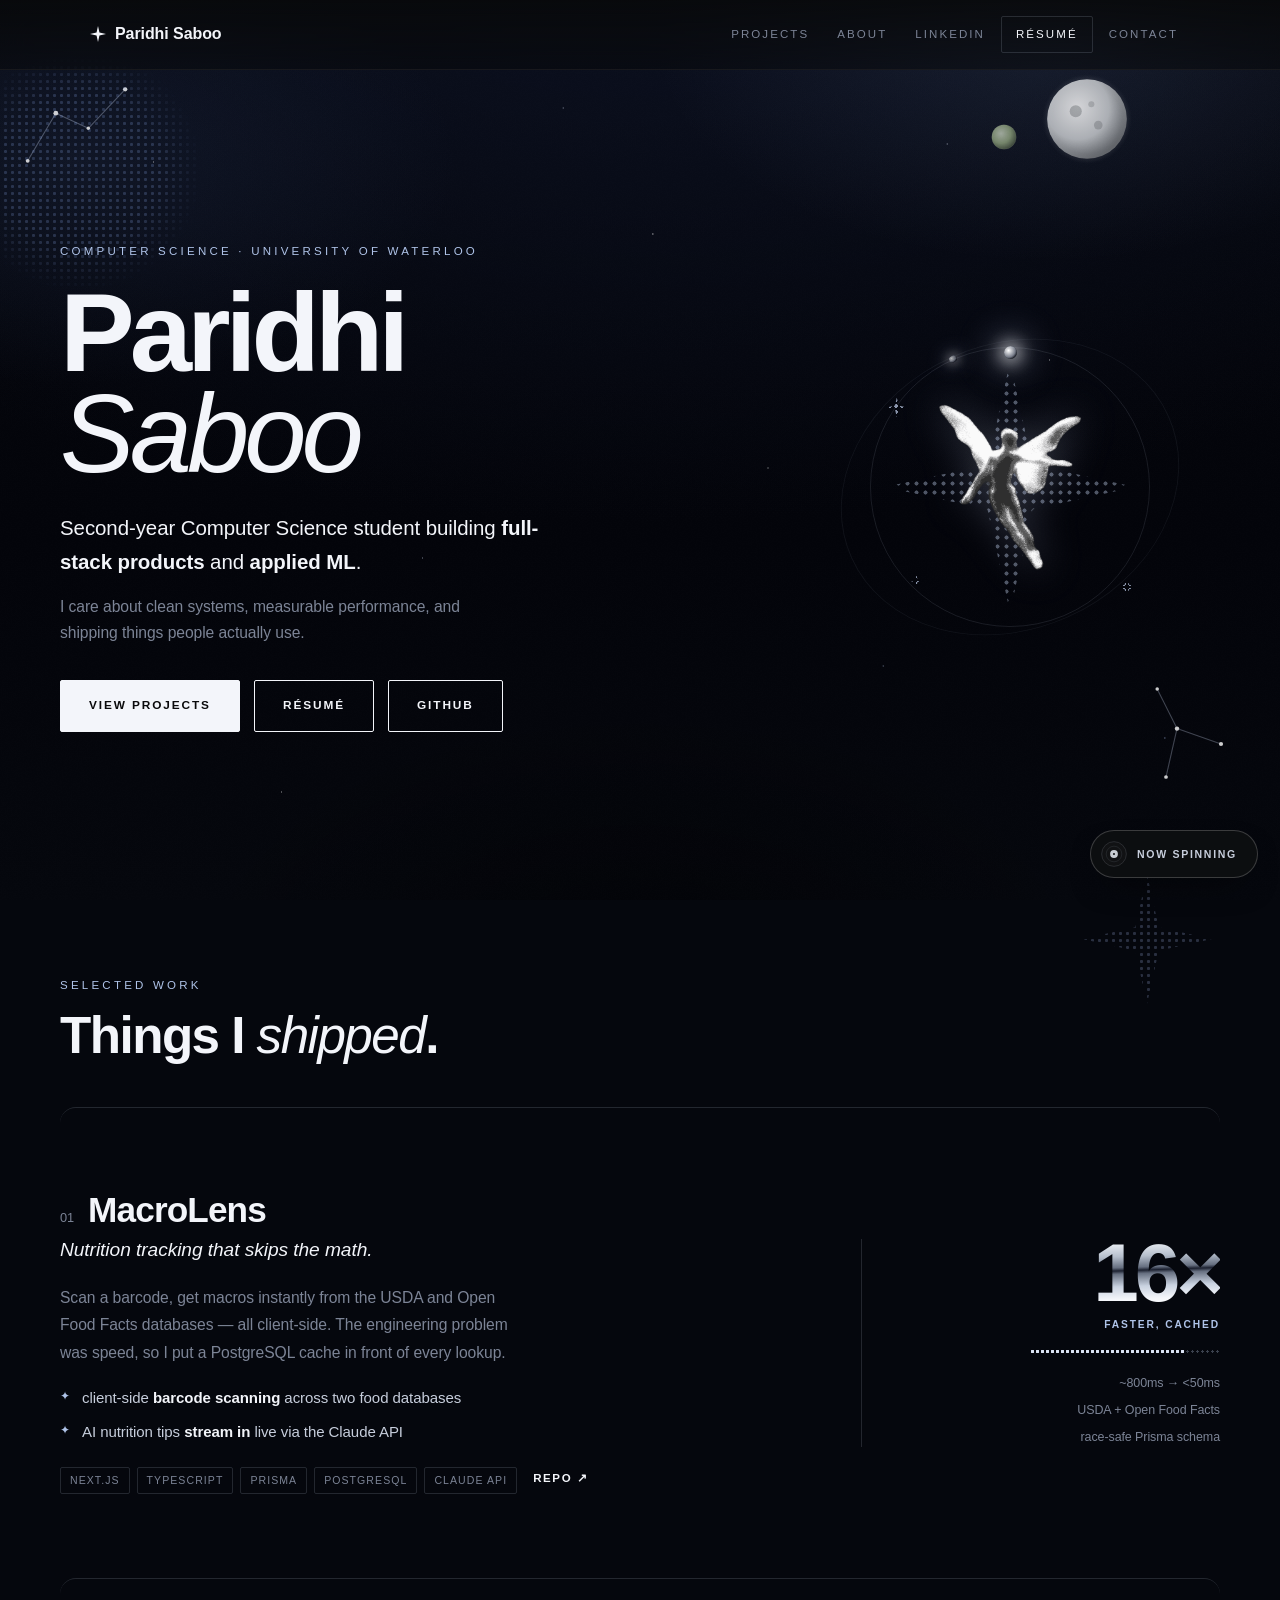
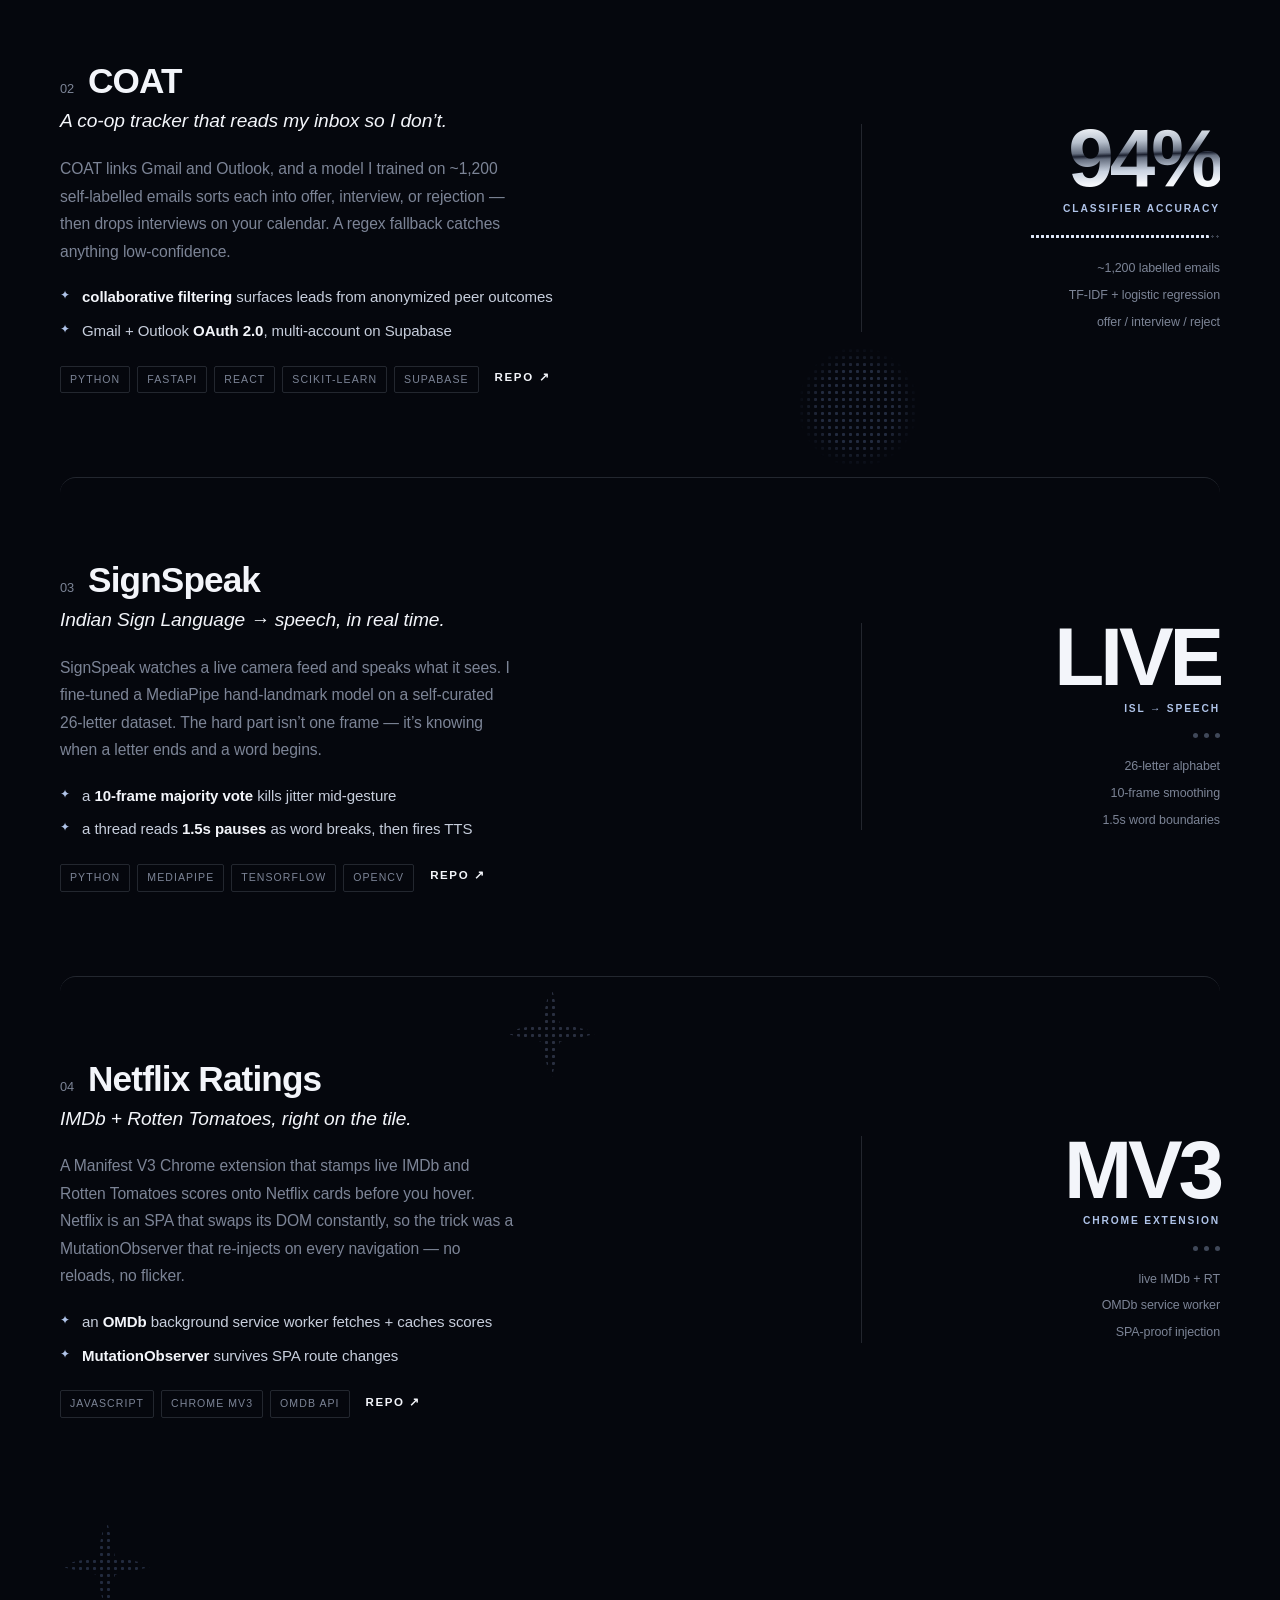
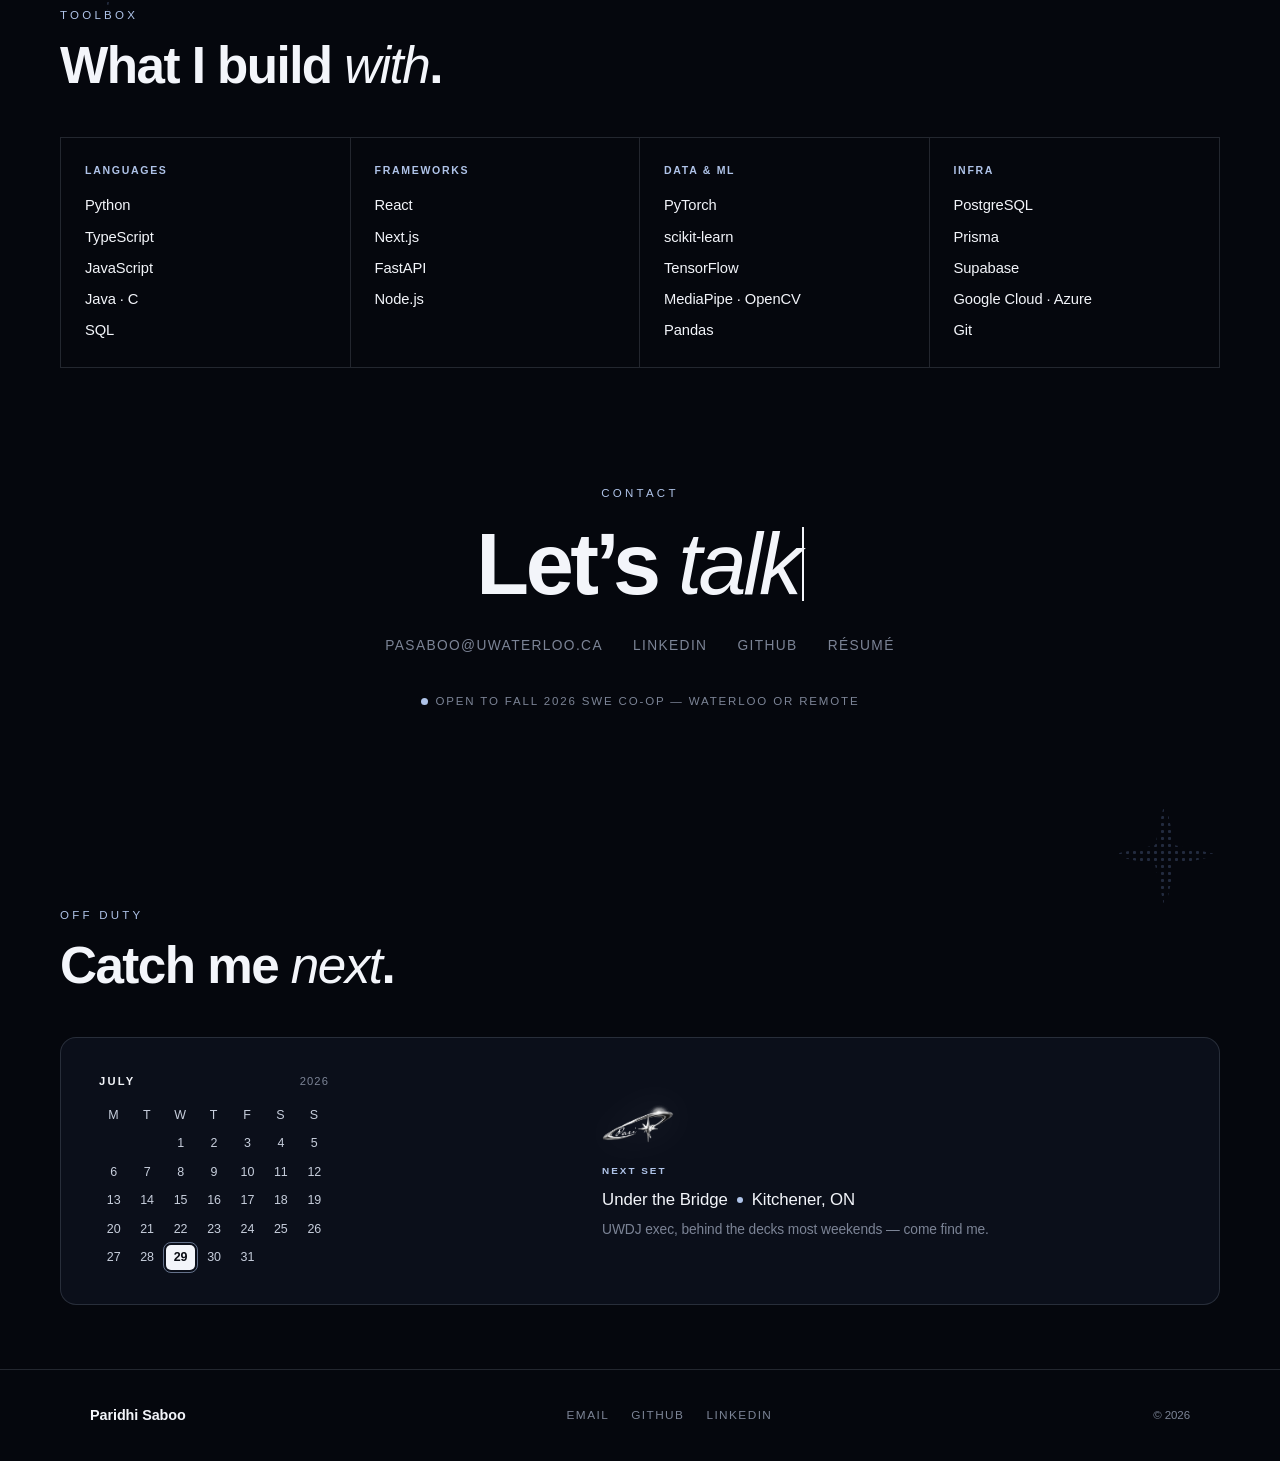
==== commit 7f3ad4cd: "Redesign: digital cyanotype theme, animated stats, typewriter headings, sparkle trail" ====
--- a/index.html
+++ b/index.html
@@ -13,11 +13,41 @@
     <stop offset="0" stop-color="#ffffff"/><stop offset=".32" stop-color="#c4ccd4"/><stop offset=".47" stop-color="#6b727b"/>
     <stop offset=".5" stop-color="#232a31"/><stop offset=".53" stop-color="#6b727b"/><stop offset=".7" stop-color="#dbe1e7"/><stop offset="1" stop-color="#ffffff"/>
   </linearGradient>
-  <symbol id="spark" viewBox="0 0 100 100"><path d="M50 2 C55 40 60 45 98 50 C60 55 55 60 50 98 C45 60 40 55 2 50 C40 45 45 40 50 2 Z" fill="url(#chrome)"/></symbol>
+  <symbol id="spark" viewBox="0 0 100 100"><path d="M50 0 L59 41 L100 50 L59 59 L50 100 L41 59 L0 50 L41 41 Z" fill="currentColor"/></symbol>
+  <radialGradient id="moon" cx="38%" cy="36%" r="66%"><stop offset="0" stop-color="#F6F6F7"/><stop offset="60%" stop-color="#C7CACE"/><stop offset="100%" stop-color="#6A6D71"/></radialGradient>
+  <radialGradient id="moonGreen" cx="38%" cy="36%" r="66%"><stop offset="0" stop-color="#D9E4CE"/><stop offset="60%" stop-color="#9FB489"/><stop offset="100%" stop-color="#54614A"/></radialGradient>
   <filter id="bloom"><feGaussianBlur stdDeviation="7"/></filter>
+  <filter id="soft"><feGaussianBlur stdDeviation="2.2"/></filter>
+  <mask id="starmask" maskContentUnits="objectBoundingBox"><path d="M.5 0 L.59 .41 L1 .5 L.59 .59 L.5 1 L.41 .59 L0 .5 L.41 .41 Z" fill="#fff"/></mask>
 </defs></svg>
 
-<div class="sky" aria-hidden="true"><div class="neb"></div><div class="stars"></div><div class="grain"></div><div id="sparkles"></div></div>
+<div class="sky" aria-hidden="true">
+  <div class="neb"></div><div class="stars"></div>
+  <svg style="position:absolute; top:6%; right:10%; width:130px; height:130px; opacity:.85" viewBox="0 0 150 150">
+    <circle cx="75" cy="75" r="46" fill="url(#moon)"/>
+    <circle cx="75" cy="75" r="46" fill="none" stroke="#F2F3F4" stroke-width="1" opacity=".5" filter="url(#soft)"/>
+    <circle cx="62" cy="66" r="7" fill="#6A6D71" opacity=".4"/><circle cx="88" cy="82" r="5" fill="#6A6D71" opacity=".35"/><circle cx="80" cy="58" r="3.5" fill="#6A6D71" opacity=".3"/>
+  </svg>
+  <svg style="position:absolute; top:13%; right:20%; width:40px; height:40px; opacity:.7" viewBox="0 0 150 150" aria-hidden="true">
+    <circle cx="75" cy="75" r="46" fill="url(#moonGreen)"/>
+    <circle cx="75" cy="75" r="46" fill="none" stroke="#D9E4CE" stroke-width="1" opacity=".4" filter="url(#soft)"/>
+  </svg>
+  <svg class="constellation" viewBox="0 0 120 100" aria-hidden="true">
+    <line x1="8" y1="82" x2="34" y2="38" stroke="rgba(210,222,250,.4)" stroke-width="1"/>
+    <line x1="34" y1="38" x2="64" y2="52" stroke="rgba(210,222,250,.4)" stroke-width="1"/>
+    <line x1="64" y1="52" x2="98" y2="16" stroke="rgba(210,222,250,.4)" stroke-width="1"/>
+    <circle cx="8" cy="82" r="1.8" fill="#fff"/><circle cx="34" cy="38" r="2.2" fill="#fff"/>
+    <circle cx="64" cy="52" r="1.6" fill="#fff"/><circle cx="98" cy="16" r="2" fill="#fff"/>
+  </svg>
+  <svg class="constellation constellation-2" viewBox="0 0 100 120" aria-hidden="true">
+    <line x1="12" y1="10" x2="30" y2="46" stroke="rgba(210,222,250,.36)" stroke-width="1"/>
+    <line x1="30" y1="46" x2="20" y2="90" stroke="rgba(210,222,250,.36)" stroke-width="1"/>
+    <line x1="30" y1="46" x2="70" y2="60" stroke="rgba(210,222,250,.36)" stroke-width="1"/>
+    <circle cx="12" cy="10" r="1.6" fill="#fff"/><circle cx="30" cy="46" r="2" fill="#fff"/>
+    <circle cx="20" cy="90" r="1.7" fill="#fff"/><circle cx="70" cy="60" r="1.9" fill="#fff"/>
+  </svg>
+  <div class="grain"></div><div id="sparkles"></div>
+</div>
 
 <header class="nav">
   <div class="nav-in">
@@ -25,6 +55,7 @@
     <nav class="nav-links">
       <a href="#projects">Projects</a>
       <a href="about.html">About</a>
+      <a href="https://www.linkedin.com/in/paridhi-saboo-70a339215/" target="_blank" rel="noopener">LinkedIn</a>
       <a href="resume.pdf" target="_blank" rel="noopener" class="res">Résumé</a>
       <a href="mailto:pasaboo@uwaterloo.ca">Contact</a>
     </nav>
@@ -34,10 +65,11 @@
 <main>
 <!-- HERO -->
 <section class="hero wrap">
+  <div class="halftone halftone-b" style="width:240px; height:240px; top:-20px; left:-100px" aria-hidden="true"></div>
   <div class="hero-grid">
     <div class="reveal">
-      <p class="eyebrow">Software Engineer · University of Waterloo</p>
-      <h1 data-decode>Paridhi<br><em>Saboo</em></h1>
+      <p class="eyebrow">Computer Science · University of Waterloo</p>
+      <h1 class="typewrite">Paridhi<br><em>Saboo</em></h1>
       <p class="lede">Second-year Computer Science student building <b>full-stack products</b> and <b>applied ML</b>.</p>
       <p class="sub">I care about clean systems, measurable performance, and shipping things people actually use.</p>
       <div class="cta">
@@ -47,27 +79,37 @@
       </div>
     </div>
     <div class="hero-art reveal" aria-hidden="true">
-      <svg class="hero-chrome" viewBox="0 0 320 320">
-        <path d="M160 8 C172 128 192 148 312 160 C192 172 172 192 160 312 C148 192 128 172 8 160 C128 148 148 128 160 8 Z" fill="var(--cyan-glow)" filter="url(#bloom)" opacity=".5"/>
-        <path d="M160 8 C172 128 192 148 312 160 C192 172 172 192 160 312 C148 192 128 172 8 160 C128 148 148 128 160 8 Z" fill="url(#chrome)" stroke="#0A1522" stroke-width="1"/>
-        <ellipse cx="132" cy="118" rx="26" ry="12" fill="#ffffff" opacity=".7" filter="url(#bloom)"/>
-        <path d="M160 8 C172 128 192 148 312 160 C192 172 172 192 160 312 C148 192 128 172 8 160 C128 148 148 128 160 8 Z" fill="none" stroke="#ffffff" stroke-width=".6" opacity=".5"/>
-      </svg>
+      <div class="hero-fairy-wrap" id="heroStar">
+        <div class="hero-orbit-path"></div>
+        <div class="hero-orbit-spin"><span class="hero-orb"></span></div>
+        <div class="hero-orbit-tilt-2">
+          <div class="hero-orbit-path-2"></div>
+          <div class="hero-orbit-spin-2"><span class="hero-orb hero-orb-2"></span></div>
+        </div>
+        <div class="hero-figure">
+          <div class="hero-dotstar" role="img" aria-label="A dotted star, Paridhi's mark"></div>
+          <div class="hero-fairy2 fairy2-art"></div>
+        </div>
+        <span class="hero-mini-dot hero-mini-dot-a"></span>
+        <span class="hero-mini-dot hero-mini-dot-b"></span>
+        <span class="hero-mini-dot hero-mini-dot-c"></span>
+      </div>
     </div>
   </div>
 </section>
 
 <!-- PROJECTS (front and center) -->
-<section id="projects" class="sec wrap">
+<section id="projects" class="sec wrap" style="position:relative">
+  <div class="halftone halftone-star halftone-c" style="width:130px; height:130px; top:-6px; right:8px" aria-hidden="true"></div>
   <div class="sec-head reveal">
     <p class="eyebrow">Selected Work</p>
-    <h2 data-decode>Things I <em>shipped</em>.</h2>
+    <h2>Things I <em>shipped</em>.</h2>
   </div>
   <div class="projects">
 
     <article class="project reveal">
       <div class="p-info">
-        <div class="p-top"><span class="p-num">01</span><h3>MacroLens</h3></div>
+        <div class="p-top"><span class="p-num">01</span><h3><span class="txt">MacroLens</span><span class="txt chrome" aria-hidden="true">MacroLens</span></h3></div>
         <p class="p-hook">Nutrition tracking that skips the math.</p>
         <p class="p-elab">Scan a barcode, get macros instantly from the USDA and Open Food Facts databases — all client-side. The engineering problem was speed, so I put a PostgreSQL cache in front of every lookup.</p>
         <ul>
@@ -82,13 +124,15 @@
       <div class="p-stat">
         <span class="fig chrome" data-count="16" data-suffix="×">16×</span>
         <span class="figlab">faster, cached</span>
+        <div class="stat-meter"><div class="stat-meter-track"><div class="stat-meter-fill" data-fill="82"></div></div></div>
         <ul class="subs"><li>~800ms → &lt;50ms</li><li>USDA + Open Food Facts</li><li>race-safe Prisma schema</li></ul>
       </div>
     </article>
 
     <article class="project reveal">
-      <div class="p-info">
-        <div class="p-top"><span class="p-num">02</span><h3>COAT</h3></div>
+      <div class="halftone halftone-b" style="width:120px; height:120px; bottom:10px; right:26%" aria-hidden="true"></div>
+      <div class="p-info">
+        <div class="p-top"><span class="p-num">02</span><h3><span class="txt">COAT</span><span class="txt chrome" aria-hidden="true">COAT</span></h3></div>
         <p class="p-hook">A co-op tracker that reads my inbox so I don&rsquo;t.</p>
         <p class="p-elab">COAT links Gmail and Outlook, and a model I trained on ~1,200 self-labelled emails sorts each into offer, interview, or rejection — then drops interviews on your calendar. A regex fallback catches anything low-confidence.</p>
         <ul>
@@ -103,13 +147,14 @@
       <div class="p-stat">
         <span class="fig chrome" data-count="94" data-suffix="%">94%</span>
         <span class="figlab">classifier accuracy</span>
+        <div class="stat-meter"><div class="stat-meter-track"><div class="stat-meter-fill" data-fill="94"></div></div></div>
         <ul class="subs"><li>~1,200 labelled emails</li><li>TF-IDF + logistic regression</li><li>offer / interview / reject</li></ul>
       </div>
     </article>
 
     <article class="project reveal">
       <div class="p-info">
-        <div class="p-top"><span class="p-num">03</span><h3>SignSpeak</h3></div>
+        <div class="p-top"><span class="p-num">03</span><h3><span class="txt">SignSpeak</span><span class="txt chrome" aria-hidden="true">SignSpeak</span></h3></div>
         <p class="p-hook">Indian Sign Language → speech, in real time.</p>
         <p class="p-elab">SignSpeak watches a live camera feed and speaks what it sees. I fine-tuned a MediaPipe hand-landmark model on a self-curated 26-letter dataset. The hard part isn&rsquo;t one frame — it&rsquo;s knowing when a letter ends and a word begins.</p>
         <ul>
@@ -122,15 +167,17 @@
         </div>
       </div>
       <div class="p-stat">
-        <span class="fig chrome">LIVE</span>
+        <span class="fig typewrite">LIVE</span>
         <span class="figlab">ISL → speech</span>
+        <div class="stat-pulse" aria-hidden="true"><span></span><span></span><span></span></div>
         <ul class="subs"><li>26-letter alphabet</li><li>10-frame smoothing</li><li>1.5s word boundaries</li></ul>
       </div>
     </article>
 
     <article class="project reveal">
-      <div class="p-info">
-        <div class="p-top"><span class="p-num">04</span><h3>Netflix Ratings</h3></div>
+      <div class="halftone halftone-star halftone-c" style="width:100px; height:100px; top:6px; left:38%" aria-hidden="true"></div>
+      <div class="p-info">
+        <div class="p-top"><span class="p-num">04</span><h3><span class="txt">Netflix Ratings</span><span class="txt chrome" aria-hidden="true">Netflix Ratings</span></h3></div>
         <p class="p-hook">IMDb + Rotten Tomatoes, right on the tile.</p>
         <p class="p-elab">A Manifest V3 Chrome extension that stamps live IMDb and Rotten Tomatoes scores onto Netflix cards before you hover. Netflix is an SPA that swaps its DOM constantly, so the trick was a MutationObserver that re-injects on every navigation — no reloads, no flicker.</p>
         <ul>
@@ -143,8 +190,9 @@
         </div>
       </div>
       <div class="p-stat">
-        <span class="fig chrome">MV3</span>
+        <span class="fig typewrite">MV3</span>
         <span class="figlab">chrome extension</span>
+        <div class="stat-pulse" aria-hidden="true"><span></span><span></span><span></span></div>
         <ul class="subs"><li>live IMDb + RT</li><li>OMDb service worker</li><li>SPA-proof injection</li></ul>
       </div>
     </article>
@@ -153,8 +201,9 @@
 </section>
 
 <!-- SKILLS -->
-<section class="sec wrap">
-  <div class="sec-head reveal"><p class="eyebrow">Toolbox</p><h2 data-decode>What I build <em>with</em>.</h2></div>
+<section class="sec wrap" style="position:relative">
+  <div class="halftone halftone-star halftone-b" style="width:100px; height:100px; top:6px; left:-4px" aria-hidden="true"></div>
+  <div class="sec-head reveal"><p class="eyebrow">Toolbox</p><h2>What I build <em>with</em>.</h2></div>
   <div class="skills reveal">
     <div class="skillcol"><h4>Languages</h4><ul><li>Python</li><li>TypeScript</li><li>JavaScript</li><li>Java · C</li><li>SQL</li></ul></div>
     <div class="skillcol"><h4>Frameworks</h4><ul><li>React</li><li>Next.js</li><li>FastAPI</li><li>Node.js</li></ul></div>
@@ -166,14 +215,39 @@
 <!-- CONTACT -->
 <section class="contact wrap reveal">
   <p class="eyebrow">Contact</p>
-  <h2 data-decode>Let&rsquo;s <em>talk</em>.</h2>
+  <h2 class="typewrite">Let&rsquo;s <em>talk</em>.</h2>
   <div class="clinks">
     <a href="mailto:pasaboo@uwaterloo.ca">pasaboo@uwaterloo.ca</a>
-    <a href="https://www.linkedin.com/in/paridhisaboo" target="_blank" rel="noopener">LinkedIn</a>
+    <a href="https://www.linkedin.com/in/paridhi-saboo-70a339215/" target="_blank" rel="noopener">LinkedIn</a>
     <a href="https://github.com/paridhisaboo" target="_blank" rel="noopener">GitHub</a>
     <a href="resume.pdf" target="_blank" rel="noopener">Résumé</a>
   </div>
   <p class="avail"><span class="dot"></span>Open to Fall 2026 SWE co-op — Waterloo or remote</p>
+</section>
+
+<!-- CATCH ME NEXT -->
+<section class="sec wrap" style="position:relative">
+  <div class="halftone halftone-star halftone-b" style="width:110px; height:110px; top:-10px; right:0" aria-hidden="true"></div>
+  <div class="sec-head reveal"><p class="eyebrow">Off Duty</p><h2>Catch me <em>next</em>.</h2></div>
+  <div class="gig-card reveal">
+    <div class="gig-cal">
+      <div class="cal-head">July <span>2026</span></div>
+      <div class="cal-grid">
+        <span class="cal-dow">M</span><span class="cal-dow">T</span><span class="cal-dow">W</span><span class="cal-dow">T</span><span class="cal-dow">F</span><span class="cal-dow">S</span><span class="cal-dow">S</span>
+        <span></span><span></span><span>1</span><span>2</span><span>3</span><span>4</span><span>5</span>
+        <span>6</span><span>7</span><span>8</span><span>9</span><span>10</span><span>11</span><span>12</span>
+        <span>13</span><span>14</span><span>15</span><span>16</span><span>17</span><span>18</span><span>19</span>
+        <span>20</span><span>21</span><span>22</span><span>23</span><span>24</span><span>25</span><span>26</span>
+        <span>27</span><span>28</span><span class="cal-hit">29</span><span>30</span><span>31</span><span></span><span></span>
+      </div>
+    </div>
+    <div class="gig-info">
+      <div class="dj-logo logo-art" role="img" aria-label="Pari's DJ logo"></div>
+      <p class="dj-tag">Next set</p>
+      <p class="dj-event">Under the Bridge<span class="dot"></span>Kitchener, ON</p>
+      <p class="dj-sub">UWDJ exec, behind the decks most weekends — come find me.</p>
+    </div>
+  </div>
 </section>
 </main>
 
@@ -183,25 +257,26 @@
     <div class="foot-links">
       <a href="mailto:pasaboo@uwaterloo.ca">Email</a>
       <a href="https://github.com/paridhisaboo" target="_blank" rel="noopener">GitHub</a>
-      <a href="https://www.linkedin.com/in/paridhisaboo" target="_blank" rel="noopener">LinkedIn</a>
+      <a href="https://www.linkedin.com/in/paridhi-saboo-70a339215/" target="_blank" rel="noopener">LinkedIn</a>
     </div>
     <div class="cp">© 2026</div>
   </div>
 </footer>
 
-<!-- vinyl player, top-right -->
-<div class="vinyl" id="vinyl">
-  <button class="vinyl-btn" id="vinylBtn" aria-label="Play my playlist">
-    <svg class="disc" width="30" height="30" viewBox="0 0 40 40" aria-hidden="true">
-      <circle cx="20" cy="20" r="19" fill="#0a0f18" stroke="#2a3a4a"/>
-      <circle cx="20" cy="20" r="12" fill="none" stroke="#26333f"/>
-      <circle cx="20" cy="20" r="6" fill="#7FC4E0"/><circle cx="20" cy="20" r="1.6" fill="#0a0f18"/>
+<!-- playlist player, bottom-right — opens into the whole playlist -->
+<div class="player" id="player">
+  <div class="player-panel" id="playerPanel">
+    <div class="player-head"><span>Now Spinning · playlist "chill"</span><button class="player-close" id="playerClose" aria-label="Close">×</button></div>
+    <iframe id="playerFrame" title="Paridhi's playlist" data-src="https://open.spotify.com/embed/playlist/3LbTGxZdEREpLJGWOCsDWL?utm_source=generator&theme=0" height="380" allow="autoplay; clipboard-write; encrypted-media; fullscreen; picture-in-picture"></iframe>
+  </div>
+  <button class="player-pill" id="playerPill" aria-label="Open my playlist">
+    <svg class="disc" width="26" height="26" viewBox="0 0 40 40" aria-hidden="true">
+      <circle cx="20" cy="20" r="19" fill="#111214" stroke="#3a3d42"/>
+      <circle cx="20" cy="20" r="12" fill="none" stroke="#2c2f33"/>
+      <circle cx="20" cy="20" r="6" fill="#C9CDD3"/><circle cx="20" cy="20" r="1.6" fill="#111214"/>
     </svg>
+    <span>Now Spinning</span>
   </button>
-  <div class="vinyl-pop" id="vinylPop">
-    <div class="vh"><span>now spinning</span><button class="vx" id="vinylClose" aria-label="Close">×</button></div>
-    <iframe id="vinylPlayer" title="mini player" data-src="https://open.spotify.com/embed/playlist/3LbTGxZdEREpLJGWOCsDWL?utm_source=generator&theme=0" height="152" allow="autoplay; clipboard-write; encrypted-media; fullscreen; picture-in-picture"></iframe>
-  </div>
 </div>
 
 <script src="script.js"></script>
--- a/styles.css
+++ b/styles.css
@@ -1,18 +1,22 @@
-/* ============ Paridhi Saboo — cyanotype universe + liquid chrome ============ */
+/* ============ Paridhi Saboo — digital cyanotype, chrome punk ============ */
 :root{
-  --void:#050A14;
-  --void-2:#0A1522;
-  --void-3:#0E1D2E;
-  --ice:#EAF3FA;
-  --ice-2:#C6D6E2;
-  --ice-dim:#8098AC;
-  --prussian:#123A5A;
-  --cyan:#7FC4E0;
-  --cyan-glow:#A8DCEF;
-  --line:rgba(234,243,250,.12);
-  --line-soft:rgba(234,243,250,.06);
+  --void:#05070D;
+  --void-2:#0B0F1A;
+  --void-3:#121828;
+  --ice:#F3F5FA;
+  --ice-2:#C7CEDC;
+  --ice-dim:#7C8496;
+  --silver:#B9C6DE;
+  --silver-glow:#E4EBFA;
+  --accent:#AFC3E8;
+  --line:rgba(220,229,250,.14);
+  --line-soft:rgba(220,229,250,.07);
   --sans:"Helvetica Neue",Helvetica,Arial,sans-serif;
-  --chrome:linear-gradient(178deg,#ffffff 0%,#eef2f6 14%,#b8c0c9 32%,#6b727b 46%,#242a30 50%,#6b727b 54%,#cfd6de 70%,#f4f7fa 86%,#ffffff 100%);
+  --chrome:linear-gradient(178deg,#ffffff 0%,#eef1f6 14%,#b6bfcc 32%,#666f80 46%,#1c2130 50%,#666f80 54%,#c9d2e0 70%,#f4f6fa 86%,#ffffff 100%);
+  --chrome-text:linear-gradient(178deg,#ffffff 0%,#f1f3f8 12%,#d7dce6 30%,#b9c1cf 46%,#a3abbb 50%,#b9c1cf 54%,#d7dce6 70%,#f6f7fb 88%,#ffffff 100%);
+  --ease:cubic-bezier(.16,1,.3,1);
+  --ease-soft:cubic-bezier(.22,.9,.32,1);
+  --ease-pop:cubic-bezier(.34,1.56,.64,1);
   --maxw:1160px;
 }
 *{box-sizing:border-box}
@@ -20,71 +24,95 @@
 body{margin:0; background:var(--void); color:var(--ice); font-family:var(--sans); font-weight:400; line-height:1.65; letter-spacing:-.005em; -webkit-font-smoothing:antialiased; overflow-x:hidden}
 a{color:inherit; text-decoration:none}
 img{max-width:100%}
-::selection{background:var(--cyan); color:#00121c}
-
-/* cyanotype sky */
+::selection{background:var(--accent); color:#050710}
+
+/* Pari DJ logo, inlined so it never depends on the assets folder being uploaded */
+.logo-art{background-image:url("[data-uri]"); background-size:contain; background-repeat:no-repeat; background-position:center; display:block; aspect-ratio:680/485}
+
+/* Isolated fairy figure from the DJ logo, inlined the same way for reliability */
+.fairy-art{background-image:url("[data-uri]"); background-size:contain; background-repeat:no-repeat; background-position:center; display:block}
+
+.fairy2-art{background-image:url("[data-uri]"); background-size:contain; background-repeat:no-repeat; background-position:center; display:block; aspect-ratio:420/483}
+
+/* halftone dot texture — the scrapbook/zine accent, used sparingly */
+.halftone{position:absolute; pointer-events:none; opacity:.3; z-index:0; background-image:radial-gradient(rgba(210,223,248,.7) 1.3px, transparent 1.8px); background-size:7px 7px; -webkit-mask-image:radial-gradient(circle, #000 46%, transparent 72%); mask-image:radial-gradient(circle, #000 46%, transparent 72%); animation:breathe 7s ease-in-out infinite}
+@keyframes breathe{0%,100%{opacity:.24; transform:scale(1)}50%{opacity:.4; transform:scale(1.035)}}
+.halftone-b{background-image:radial-gradient(rgba(140,168,232,.75) 1.3px, transparent 1.8px)}
+.halftone-c{background-image:radial-gradient(rgba(180,201,255,.7) 1.3px, transparent 1.8px)}
+.halftone-star{-webkit-mask-image:url(#starmask); mask-image:url(#starmask)}
+
+/* sky — cyanotype blue-black, quiet */
 .sky{position:fixed; inset:0; z-index:0; pointer-events:none; overflow:hidden}
 .sky .neb{position:absolute; inset:0; background:
-  radial-gradient(56% 44% at 80% 8%, rgba(127,196,224,.12), transparent 60%),
-  radial-gradient(52% 42% at 10% 22%, rgba(18,58,90,.4), transparent 62%),
-  radial-gradient(60% 50% at 50% 106%, rgba(18,58,90,.32), transparent 60%),
-  radial-gradient(130% 100% at 50% -12%, #0C2036, transparent 70%),
-  linear-gradient(180deg,#050A14,#04080F 60%,#050A14)}
-.sky .stars{position:absolute; inset:0; opacity:.8; background-image:
-  radial-gradient(1px 1px at 12% 18%,#dff0fb,transparent),radial-gradient(1px 1px at 33% 62%,#9fc4dd,transparent),
-  radial-gradient(1.2px 1.2px at 51% 26%,#fff,transparent),radial-gradient(1px 1px at 69% 74%,#bcd9ea,transparent),
-  radial-gradient(1px 1px at 82% 40%,#fff,transparent),radial-gradient(1.2px 1.2px at 91% 82%,#a9cfe6,transparent),
-  radial-gradient(1px 1px at 22% 88%,#fff,transparent),radial-gradient(1px 1px at 44% 12%,#9fc4dd,transparent),
-  radial-gradient(1px 1px at 60% 52%,#fff,transparent),radial-gradient(1px 1px at 74% 16%,#cfe6f4,transparent);
+  radial-gradient(52% 42% at 82% 4%, rgba(150,180,235,.10), transparent 60%),
+  radial-gradient(48% 40% at 6% 18%, rgba(70,95,150,.14), transparent 62%),
+  radial-gradient(60% 50% at 50% 108%, rgba(0,0,2,.55), transparent 60%),
+  radial-gradient(130% 100% at 50% -12%, #0C1122, transparent 70%),
+  linear-gradient(180deg,#05070D,#03040A 60%,#05070D)}
+.sky .stars{position:absolute; inset:0; opacity:.6; background-image:
+  radial-gradient(1px 1px at 12% 18%,#fff,transparent),radial-gradient(1px 1px at 33% 62%,#c9d3ea,transparent),
+  radial-gradient(1.2px 1.2px at 51% 26%,#fff,transparent),radial-gradient(1px 1px at 69% 74%,#a9b8d9,transparent),
+  radial-gradient(1px 1px at 82% 40%,#fff,transparent),radial-gradient(1.2px 1.2px at 91% 82%,#8fa0c9,transparent),
+  radial-gradient(1px 1px at 22% 88%,#fff,transparent),radial-gradient(1px 1px at 44% 12%,#c9d3ea,transparent),
+  radial-gradient(1px 1px at 60% 52%,#fff,transparent),radial-gradient(1px 1px at 74% 16%,#dfe6f6,transparent);
   background-repeat:no-repeat}
-.sky .grain{position:absolute; inset:0; opacity:.42; mix-blend-mode:overlay; background-image:url("data:image/svg+xml,%3Csvg xmlns='http://www.w3.org/2000/svg' width='200' height='200'%3E%3Cfilter id='n'%3E%3CfeTurbulence type='fractalNoise' baseFrequency='0.8' numOctaves='2'/%3E%3CfeColorMatrix type='saturate' values='0'/%3E%3C/filter%3E%3Crect width='100%25' height='100%25' filter='url(%23n)' opacity='0.05'/%3E%3C/svg%3E")}
-#sparkles svg{position:absolute; animation:tw 5s ease-in-out infinite; will-change:transform,opacity}
-@keyframes tw{0%,100%{opacity:.3; transform:scale(.8) rotate(var(--r,0deg))}50%{opacity:1; transform:scale(1.06) rotate(var(--r,0deg))}}
-
-/* about page: bluer, with moon */
-body.about{background:#071626}
+.sky .grain{position:absolute; inset:0; opacity:.2; mix-blend-mode:overlay; background-image:url("data:image/svg+xml,%3Csvg xmlns='http://www.w3.org/2000/svg' width='200' height='200'%3E%3Cfilter id='n'%3E%3CfeTurbulence type='fractalNoise' baseFrequency='0.8' numOctaves='2'/%3E%3CfeColorMatrix type='saturate' values='0'/%3E%3C/filter%3E%3Crect width='100%25' height='100%25' filter='url(%23n)' opacity='0.05'/%3E%3C/svg%3E")}
+#sparkles svg{position:absolute; animation:tw 5s ease-in-out infinite; will-change:transform,opacity; opacity:.7}
+@keyframes tw{0%,100%{opacity:.32; transform:scale(.82) rotate(var(--r,0deg))}50%{opacity:1; transform:scale(1.1) rotate(var(--r,0deg))}}
+.constellation{position:absolute; width:130px; height:auto; opacity:.8; color:#fff}
+.constellation{top:8%; left:1.5%}
+.constellation-2{top:auto; bottom:10%; left:auto; right:2%; width:110px}
+@media(max-width:900px){ .constellation{display:none} }
+
+/* about page — same family, a touch more luminous for the moon accent */
+body.about{background:#05070D}
 body.about .sky .neb{background:
-  radial-gradient(40% 30% at 76% 16%, rgba(168,220,239,.28), transparent 55%),
-  radial-gradient(70% 55% at 76% 16%, rgba(127,196,224,.12), transparent 60%),
-  radial-gradient(60% 50% at 20% 60%, rgba(18,58,90,.5), transparent 62%),
-  radial-gradient(130% 100% at 50% 120%, rgba(18,58,90,.4), transparent 65%),
-  linear-gradient(180deg,#071626,#050F1C 60%,#071626)}
+  radial-gradient(38% 28% at 76% 14%, rgba(170,195,240,.14), transparent 55%),
+  radial-gradient(66% 52% at 76% 14%, rgba(120,150,215,.07), transparent 60%),
+  radial-gradient(58% 48% at 20% 60%, rgba(0,0,2,.55), transparent 62%),
+  radial-gradient(130% 100% at 50% 120%, rgba(0,0,2,.45), transparent 65%),
+  linear-gradient(180deg,#05070D,#03040A 60%,#05070D)}
 
 main,header,footer{position:relative; z-index:1}
 .wrap{max-width:var(--maxw); margin:0 auto; padding:0 30px}
 .chrome{background:var(--chrome); -webkit-background-clip:text; background-clip:text; -webkit-text-fill-color:transparent; color:transparent; filter:drop-shadow(0 1px 1px rgba(0,0,0,.4))}
 .star{display:inline-block; line-height:0}
-.cursor-spark{position:fixed; z-index:90; pointer-events:none; width:12px; height:12px; will-change:transform,opacity}
+
+/* prominent chrome cursor star + soft trailing echoes */
+.cursor-lead{position:fixed; z-index:95; pointer-events:none; width:26px; height:26px; margin:-13px 0 0 -13px; will-change:transform,opacity; color:#fff; filter:drop-shadow(0 0 10px rgba(255,255,255,.7)) drop-shadow(0 0 20px rgba(210,222,255,.35)); opacity:0; transition:opacity .3s ease}
+.cursor-lead.on{opacity:1}
+.cursor-spark{position:fixed; z-index:90; pointer-events:none; width:12px; height:12px; will-change:transform,opacity; color:#fff; filter:drop-shadow(0 0 6px rgba(255,255,255,.5))}
+.cursor-dust{position:fixed; z-index:89; pointer-events:none; border-radius:50%; background:#fff; will-change:transform,opacity; box-shadow:0 0 5px 1px rgba(255,255,255,.75)}
 
 /* nav */
-.nav{position:sticky; top:0; z-index:60; backdrop-filter:blur(12px); background:linear-gradient(rgba(5,10,20,.9),rgba(5,10,20,.5)); border-bottom:1px solid var(--line-soft)}
+.nav{position:sticky; top:0; z-index:60; backdrop-filter:blur(14px); background:linear-gradient(rgba(8,9,10,.88),rgba(8,9,10,.5)); border-bottom:1px solid var(--line-soft)}
 .nav-in{max-width:var(--maxw); margin:0 auto; padding:16px 30px; display:flex; align-items:center; justify-content:space-between}
 .wordmark{font-weight:700; font-size:1rem; display:flex; align-items:center; gap:9px}
 .nav-links{display:flex; gap:4px; align-items:center}
-.nav-links a{font-size:.72rem; font-weight:500; text-transform:uppercase; letter-spacing:.18em; color:var(--ice-dim); padding:8px 12px; transition:.16s}
+.nav-links a{font-size:.72rem; font-weight:500; text-transform:uppercase; letter-spacing:.18em; color:var(--ice-dim); padding:8px 12px; transition:color .3s var(--ease)}
 .nav-links a:hover,.nav-links a.active{color:var(--ice)}
-.nav-links a.res{color:var(--ice); border:1px solid var(--line); border-radius:2px; padding:8px 14px}
-.nav-links a.res:hover{background:var(--ice); color:#00121c}
+.nav-links a.res{color:var(--ice); border:1px solid var(--line); border-radius:2px; padding:8px 14px; transition:background .3s var(--ease), color .3s var(--ease)}
+.nav-links a.res:hover{background:var(--ice); color:#0a0a0b}
 @media(max-width:560px){ .nav-in{flex-wrap:wrap; gap:10px 0} .nav-links{flex-wrap:wrap; gap:0} .nav-links a{padding:6px 9px; letter-spacing:.1em; font-size:.66rem} }
 
-/* buttons — NOT chrome; magnetic */
-.btn{display:inline-block; text-align:center; font-size:.74rem; font-weight:600; text-transform:uppercase; letter-spacing:.16em; padding:15px 28px; border:1px solid var(--ice); color:var(--ice); background:transparent; border-radius:2px; cursor:pointer; transition:transform .25s cubic-bezier(.2,.8,.25,1),background .18s,color .18s,box-shadow .18s; will-change:transform}
-.btn:hover{background:var(--ice); color:#00121c}
-.btn.primary{background:var(--ice); color:#00121c}
-.btn.primary:hover{background:transparent; color:var(--ice); box-shadow:0 0 24px -6px var(--cyan-glow)}
-.btn:focus-visible{outline:2px solid var(--cyan); outline-offset:3px}
+/* buttons — magnetic, spring easing */
+.btn{display:inline-block; text-align:center; font-size:.74rem; font-weight:600; text-transform:uppercase; letter-spacing:.16em; padding:15px 28px; border:1px solid var(--ice); color:var(--ice); background:transparent; border-radius:2px; cursor:pointer; transition:transform .5s var(--ease),background .3s var(--ease),color .3s var(--ease),box-shadow .4s var(--ease); will-change:transform}
+.btn:hover{background:var(--ice); color:#0a0a0b}
+.btn.primary{background:var(--ice); color:#0a0a0b}
+.btn.primary:hover{background:transparent; color:var(--ice); box-shadow:0 0 26px -6px var(--silver-glow)}
+.btn:focus-visible{outline:2px solid var(--silver); outline-offset:3px}
 
 /* section header */
-.eyebrow{font-size:.72rem; font-weight:500; text-transform:uppercase; letter-spacing:.28em; color:var(--cyan); margin:0}
-.sec{padding:92px 0 8px}
-.sec-head{margin-bottom:46px}
+.eyebrow{font-size:.72rem; font-weight:500; text-transform:uppercase; letter-spacing:.28em; color:var(--accent); margin:0}
+.sec{padding:96px 0 8px}
+.sec-head{position:relative; z-index:1; margin-bottom:46px}
 .sec-head .eyebrow{margin-bottom:16px}
 .sec-head h2{font-weight:700; font-size:clamp(2rem,5vw,3.2rem); margin:0; letter-spacing:-.03em; line-height:.98}
 .sec-head h2 em{font-weight:300; font-style:italic}
 
 /* hero */
-.hero{min-height:90vh; display:flex; align-items:center; padding:64px 0 40px}
-.hero-grid{display:grid; grid-template-columns:1.25fr .75fr; gap:40px; align-items:center; width:100%}
+.hero{position:relative; min-height:90vh; display:flex; align-items:center; padding:64px 0 40px}
+.hero-grid{position:relative; z-index:1; display:grid; grid-template-columns:1.25fr .75fr; gap:40px; align-items:center; width:100%}
 @media(max-width:900px){ .hero-grid{grid-template-columns:1fr} .hero{min-height:auto; padding-top:52px} }
 .hero .eyebrow{margin-bottom:22px}
 .hero h1{font-weight:700; font-size:clamp(3.4rem,10vw,7rem); line-height:.9; letter-spacing:-.045em; margin:0 0 26px}
@@ -94,37 +122,86 @@
 .hero .sub{font-size:.98rem; color:var(--ice-dim); max-width:48ch; margin:0 0 34px}
 .hero .cta{display:flex; gap:14px; flex-wrap:wrap}
 .hero-art{display:grid; place-items:center; min-height:300px}
-.hero-chrome{max-width:360px; width:100%; will-change:transform}
-
-/* projects (landing, projects-first) */
-.projects{margin-top:8px}
-.project{display:grid; grid-template-columns:1.35fr .65fr; gap:40px; align-items:center; padding:52px 0; border-top:1px solid var(--line); transition:padding .25s; scroll-margin-top:90px}
-.project:hover{padding-left:14px; padding-right:14px}
-@media(max-width:820px){ .project{grid-template-columns:1fr; gap:22px; padding:40px 0} }
+.hero-fairy-wrap{position:relative; width:280px; height:280px; display:grid; place-items:center}
+.hero-figure{position:relative; width:100%; height:100%; display:grid; place-items:center; will-change:transform}
+.hero-dotstar{position:absolute; inset:0; margin:auto; width:250px; height:250px; background-image:radial-gradient(rgba(200,215,245,.7) 1.8px, transparent 2.3px); background-size:9px 9px; mask:url(#starmask); -webkit-mask:url(#starmask); opacity:.55; filter:drop-shadow(0 0 22px rgba(200,215,245,.15)); transition:filter .5s var(--ease-soft), opacity .5s var(--ease-soft)}
+.hero-fairy-wrap:hover .hero-dotstar{opacity:.8; filter:drop-shadow(0 0 36px rgba(210,225,255,.3))}
+.hero-fairy2{position:relative; width:150px; filter:drop-shadow(0 0 20px rgba(210,225,255,.25))}
+.hero-mini-dot{position:absolute; border-radius:50%; background-image:radial-gradient(rgba(200,215,245,.9) 1.6px, transparent 2.1px); background-size:6px 6px; mask:url(#starmask); -webkit-mask:url(#starmask); opacity:.75; animation:tw 4.5s ease-in-out infinite}
+.hero-mini-dot-a{width:20px; height:20px; top:18%; left:6%; animation-delay:.3s}
+.hero-mini-dot-b{width:14px; height:14px; bottom:14%; left:14%; animation-delay:1.6s}
+.hero-mini-dot-c{width:24px; height:24px; bottom:10%; right:4%; animation-delay:2.4s}
+.hero-orbit-path{position:absolute; inset:0; border-radius:50%; border:1px solid rgba(220,230,255,.1)}
+.hero-orbit-spin{position:absolute; inset:0; animation:orbitspin 13s linear infinite}
+.hero-orb{position:absolute; top:-1px; left:50%; width:13px; height:13px; margin-left:-6.5px; border-radius:50%; background:radial-gradient(circle at 35% 35%, #ffffff, rgba(230,238,255,.5) 55%, transparent 78%); box-shadow:0 0 16px 5px rgba(255,255,255,.55), 0 0 36px 12px rgba(200,215,255,.28)}
+.hero-orbit-tilt-2{position:absolute; inset:-34px; transform:rotate(-24deg) scaleY(.82)}
+.hero-orbit-path-2{position:absolute; inset:0; border-radius:50%; border:1px solid rgba(220,230,255,.06)}
+.hero-orbit-spin-2{position:absolute; inset:0; animation:orbitspin 21s linear infinite reverse}
+.hero-orb-2{width:8px; height:8px; margin-left:-4px; opacity:.7; box-shadow:0 0 10px 3px rgba(255,255,255,.4), 0 0 22px 8px rgba(200,215,255,.2)}
+@keyframes orbitspin{to{transform:rotate(360deg)}}
+@media(max-width:900px){ .hero-fairy-wrap{width:220px; height:220px} .hero-dotstar{width:195px; height:195px} .hero-fairy2{width:118px} }
+
+/* projects — spacious, dramatic on hover */
+.projects{margin-top:16px}
+.project{position:relative; isolation:isolate; display:grid; grid-template-columns:1.35fr .65fr; gap:56px; align-items:center; padding:84px 0; border-top:1px solid var(--line); scroll-margin-top:90px; border-radius:16px; transform:translateY(0) scale(1); box-shadow:0 0 0 rgba(0,0,0,0); transition:transform .9s var(--ease-soft), box-shadow .9s var(--ease-soft), border-top-color .6s var(--ease-soft)}
+.project::before{content:"";position:absolute; inset:-1px; z-index:0; pointer-events:none; opacity:0; border-radius:14px;
+  background:
+    radial-gradient(45px circle at var(--mx,50%) var(--my,50%), rgba(230,238,255,.2), transparent 60%),
+    radial-gradient(105px circle at var(--mx,50%) var(--my,50%), rgba(175,195,232,.11), transparent 65%),
+    radial-gradient(190px circle at var(--mx,50%) var(--my,50%), rgba(175,195,232,.06), transparent 70%),
+    radial-gradient(280px circle at var(--mx,50%) var(--my,50%), rgba(175,195,232,.03), transparent 75%);
+  transition:opacity .8s var(--ease-soft)}
+.project:hover::before{opacity:1}
+.project:hover{transform:translateY(-22px) scale(1.016); border-top-color:var(--accent); box-shadow:0 50px 90px -28px rgba(0,0,4,.75), 0 18px 34px -14px rgba(0,0,4,.55)}
+@media(max-width:820px){ .project{grid-template-columns:1fr; gap:26px; padding:52px 0} .project:hover{transform:none; box-shadow:none} }
+.p-info{position:relative; z-index:1}
 .p-top{display:flex; align-items:baseline; gap:14px; margin-bottom:6px}
 .p-num{font-size:.8rem; color:var(--ice-dim); font-weight:500}
-.project h3{font-size:2rem; font-weight:700; letter-spacing:-.025em; margin:0; line-height:1}
-.project:hover h3{background:var(--chrome); -webkit-background-clip:text; background-clip:text; -webkit-text-fill-color:transparent}
-.p-hook{font-size:1.16rem; font-weight:300; font-style:italic; margin:0 0 16px; color:var(--ice)}
-.p-elab{font-size:.96rem; color:var(--ice-dim); margin:0 0 18px; line-height:1.72; max-width:52ch}
-.p-info ul{list-style:none; margin:0 0 20px; padding:0; display:flex; flex-direction:column; gap:8px}
-.p-info li{position:relative; padding-left:22px; font-size:.92rem; color:var(--ice-2)}
-.p-info li::before{content:"✦"; position:absolute; left:0; top:1px; font-size:.72rem; color:var(--cyan)}
+.project h3{position:relative; display:inline-block; font-size:2.2rem; font-weight:700; letter-spacing:-.025em; margin:0; line-height:1}
+.project h3 .txt{display:block}
+.project h3 .txt.chrome{position:absolute; inset:0; opacity:0; background:var(--chrome-text); -webkit-background-clip:text; background-clip:text; -webkit-text-fill-color:transparent; filter:drop-shadow(0 1px 1px rgba(0,0,0,.3)); transition:opacity .75s var(--ease-soft)}
+.project:hover h3 .txt.chrome{opacity:1}
+.p-hook{font-size:1.2rem; font-weight:300; font-style:italic; margin:0 0 18px; color:var(--ice)}
+.p-elab{font-size:.98rem; color:var(--ice-dim); margin:0 0 20px; line-height:1.75; max-width:52ch}
+.p-info ul{list-style:none; margin:0 0 22px; padding:0; display:flex; flex-direction:column; gap:9px}
+.p-info li{position:relative; padding-left:22px; font-size:.94rem; color:var(--ice-2)}
+.p-info li::before{content:"✦"; position:absolute; left:0; top:1px; font-size:.72rem; color:var(--accent)}
 .p-info li b{color:var(--ice); font-weight:700}
 .p-meta{display:flex; align-items:center; gap:16px; flex-wrap:wrap}
 .tags{display:flex; flex-wrap:wrap; gap:7px}
-.tag{font-size:.66rem; font-weight:500; text-transform:uppercase; letter-spacing:.1em; color:var(--ice-dim); border:1px solid var(--line); padding:4px 9px; border-radius:2px}
-.repo{font-size:.72rem; font-weight:600; text-transform:uppercase; letter-spacing:.14em; color:var(--ice); border-bottom:1px solid var(--cyan); padding-bottom:3px; transition:.16s}
-.repo:hover{color:var(--cyan)}
-
-/* artistic stat block */
-.p-stat{text-align:right; border-left:1px solid var(--line); padding-left:32px}
-@media(max-width:820px){ .p-stat{text-align:left; border-left:0; border-top:1px solid var(--line); padding-left:0; padding-top:22px} }
-.p-stat .fig{font-weight:700; letter-spacing:-.05em; line-height:.82; font-size:clamp(3.4rem,7vw,5.6rem); display:block}
-.p-stat .figlab{display:block; font-size:.64rem; font-weight:600; text-transform:uppercase; letter-spacing:.18em; color:var(--cyan); margin-top:10px}
+.tag{font-size:.66rem; font-weight:500; text-transform:uppercase; letter-spacing:.1em; color:var(--ice-dim); border:1px solid var(--line); padding:4px 9px; border-radius:2px; transition:border-color .3s var(--ease), color .3s var(--ease)}
+.project:hover .tag{border-color:var(--line)}
+.repo{position:relative; font-size:.72rem; font-weight:600; text-transform:uppercase; letter-spacing:.14em; color:var(--ice); padding-bottom:4px; transition:color .3s var(--ease)}
+.repo::after{content:"";position:absolute; left:0; right:100%; bottom:0; height:1px; background:var(--silver); transition:right .45s var(--ease)}
+.repo:hover{color:var(--silver)}
+.repo:hover::after{right:0}
+
+/* stat block — a bouncy, dramatic pop on hover */
+.p-stat{position:relative; z-index:1; text-align:right; border-left:1px solid var(--line); padding-left:36px}
+@media(max-width:820px){ .p-stat{text-align:left; border-left:0; border-top:1px solid var(--line); padding-left:0; padding-top:24px} }
+.p-stat .fig{font-weight:700; letter-spacing:-.05em; line-height:.82; font-size:clamp(3.2rem,6.4vw,5.4rem); display:block}
+.p-stat .fig[data-count]{opacity:0; filter:blur(6px); transform:translateY(8px); transition:opacity .75s var(--ease-soft), filter .75s var(--ease-soft), transform .9s var(--ease-soft)}
+.p-stat .fig[data-count].in{opacity:1; filter:blur(0); transform:translateY(0)}
+.project:hover .p-stat .fig[data-count].in{transform:translateY(-5px) scale(1.05)}
+.p-stat .figlab{display:block; font-size:.64rem; font-weight:600; text-transform:uppercase; letter-spacing:.18em; color:var(--accent); margin-top:10px}
 .p-stat .subs{list-style:none; margin:18px 0 0; padding:0; display:flex; flex-direction:column; gap:6px}
 .p-stat .subs li{font-size:.78rem; color:var(--ice-dim)}
 @media(max-width:820px){ .p-stat .subs{align-items:flex-start} }
+
+/* dotted quantification meter — a small animated fill under numeric stats */
+.stat-meter{margin-top:16px; width:100%; max-width:190px; margin-left:auto}
+@media(max-width:820px){ .stat-meter{margin-left:0} }
+.stat-meter-track{position:relative; height:6px; border-radius:3px; overflow:hidden; background-image:radial-gradient(rgba(200,215,245,.28) 1px, transparent 1.4px); background-size:5px 5px}
+.stat-meter-fill{position:absolute; inset:0; width:0; border-radius:3px; background-image:radial-gradient(rgba(230,238,255,.95) 1.4px, transparent 1.9px); background-size:5px 5px; transition:width 1.2s var(--ease-soft)}
+.project.meter-in .stat-meter-fill{width:calc(1% * var(--fill,0))}
+
+/* dotted pulse — a quiet three-dot signal for non-numeric badges */
+.stat-pulse{display:flex; justify-content:flex-end; gap:6px; margin-top:16px}
+@media(max-width:820px){ .stat-pulse{justify-content:flex-start} }
+.stat-pulse span{width:5px; height:5px; border-radius:50%; background:var(--accent); opacity:.35; animation:pulsedot 1.8s ease-in-out infinite}
+.stat-pulse span:nth-child(2){animation-delay:.2s}
+.stat-pulse span:nth-child(3){animation-delay:.4s}
+@keyframes pulsedot{0%,100%{opacity:.3; transform:scale(1)}50%{opacity:1; transform:scale(1.4)}}
 
 /* skills */
 .skills{display:grid; grid-template-columns:repeat(4,1fr); border:1px solid var(--line)}
@@ -132,7 +209,7 @@
 .skillcol{padding:24px; border-right:1px solid var(--line)}
 .skillcol:last-child{border-right:0}
 @media(max-width:760px){ .skillcol{border-bottom:1px solid var(--line)} }
-.skillcol h4{font-size:.66rem; font-weight:600; text-transform:uppercase; letter-spacing:.16em; color:var(--cyan); margin:0 0 14px}
+.skillcol h4{font-size:.66rem; font-weight:600; text-transform:uppercase; letter-spacing:.16em; color:var(--accent); margin:0 0 14px}
 .skillcol ul{list-style:none; margin:0; padding:0; display:flex; flex-direction:column; gap:7px}
 .skillcol li{font-size:.92rem}
 
@@ -143,7 +220,9 @@
 .about-hero p{font-size:1.2rem; font-weight:300; max-width:60ch; margin:0}
 .about-block{padding:54px 0; border-top:1px solid var(--line); display:grid; grid-template-columns:.32fr 1fr; gap:44px}
 @media(max-width:800px){ .about-block{grid-template-columns:1fr; gap:16px} }
-.about-block .tcol .idx{font-size:2.2rem; font-weight:300; color:var(--ice-dim); display:block; margin-top:8px}
+.about-block .tcol .dot-star{width:58px; height:58px; background-image:radial-gradient(rgba(215,226,248,.9) 1.7px, transparent 2.2px); background-size:7px 7px; mask:url(#starmask); -webkit-mask:url(#starmask); animation:tw 5s ease-in-out infinite}
+.about-block .tcol .dot-star-2{width:46px; height:46px; transform:rotate(18deg); animation-delay:1.4s}
+.sr-only{position:absolute; width:1px; height:1px; padding:0; margin:-1px; overflow:hidden; clip:rect(0,0,0,0); white-space:nowrap; border:0}
 .about-block .body p{font-size:1.05rem; color:var(--ice-2); margin:0 0 16px; line-height:1.75}
 .about-block .body p b{color:var(--ice); font-weight:600}
 .about-block .body p em{color:var(--ice); font-style:italic}
@@ -155,19 +234,44 @@
 .readlist .ti{font-style:italic}
 .readlist .au{font-size:.78rem; color:var(--ice-dim); text-transform:uppercase; letter-spacing:.08em; margin-left:6px}
 
+/* DJ block — logo + next set */
+.dj-row{display:flex; align-items:center; gap:24px; margin:24px 0 30px; padding:20px 24px; border:1px solid var(--line); border-radius:12px; background:var(--void-2); transition:border-color .4s var(--ease), transform .4s var(--ease)}
+.dj-row:hover{border-color:var(--line); transform:translateY(-2px)}
+.dj-logo{width:72px; aspect-ratio:680/485; flex:none; filter:drop-shadow(0 0 20px rgba(255,255,255,.16))}
+.dj-info{display:flex; flex-direction:column; gap:5px}
+.dj-tag{font-size:.62rem; font-weight:600; text-transform:uppercase; letter-spacing:.2em; color:var(--accent); margin:0}
+.dj-event{font-size:1.05rem; margin:0; color:var(--ice)}
+.dj-event .dot{display:inline-block; width:6px; height:6px; border-radius:50%; background:var(--accent); margin:0 9px; vertical-align:middle; animation:pulse 2.4s infinite}
+.dj-sub{font-size:.86rem; color:var(--ice-dim); margin:0}
+@media(max-width:600px){ .dj-row{flex-direction:column; align-items:flex-start; text-align:left} }
+
+/* catch me next — gig card + mini calendar */
+.gig-card{position:relative; z-index:1; display:grid; grid-template-columns:.8fr 1fr; gap:40px; align-items:center; border:1px solid var(--line); border-radius:16px; padding:34px 38px; background:var(--void-2)}
+@media(max-width:700px){ .gig-card{grid-template-columns:1fr; gap:26px; padding:26px} }
+.gig-cal{width:100%; max-width:230px}
+.cal-head{display:flex; justify-content:space-between; align-items:baseline; font-size:.7rem; font-weight:600; text-transform:uppercase; letter-spacing:.2em; color:var(--ice); margin-bottom:12px}
+.cal-head span{color:var(--ice-dim); font-weight:400; letter-spacing:.1em}
+.cal-grid{display:grid; grid-template-columns:repeat(7,1fr); gap:4px; text-align:center}
+.cal-dow{font-size:.58rem; color:var(--ice-dim); text-transform:uppercase; letter-spacing:.06em; padding-bottom:6px}
+.cal-grid span{font-size:.78rem; color:var(--ice-2); padding:6px 0; border-radius:5px; line-height:1}
+.cal-grid span.cal-hit{position:relative; background:var(--ice); color:#0a0d14; font-weight:800}
+.cal-hit::after{content:"";position:absolute; inset:-3px; border:1px solid var(--accent); border-radius:8px; opacity:.55; animation:pillpulse 2.6s ease-out infinite}
+.gig-info{display:flex; flex-direction:column; gap:6px}
+.gig-info .dj-logo{margin-bottom:6px}
+
 .music-row{display:grid; grid-template-columns:1fr 1fr; gap:24px; align-items:start; margin-top:22px}
 @media(max-width:700px){ .music-row{grid-template-columns:1fr} }
 .player-frame{border:1px solid var(--line); border-radius:3px; padding:16px; background:var(--void-2)}
-.player-frame iframe{border:0; border-radius:6px; width:100%; display:block; background:#0a0620}
+.player-frame iframe{border:0; border-radius:6px; width:100%; display:block; background:#0c0c0d}
 .recbox{border:1px solid var(--line); border-radius:3px; padding:22px; background:var(--void-2)}
-.recbox h4{font-size:.7rem; text-transform:uppercase; letter-spacing:.16em; color:var(--cyan); margin:0 0 4px; font-weight:600}
+.recbox h4{font-size:.7rem; text-transform:uppercase; letter-spacing:.16em; color:var(--accent); margin:0 0 4px; font-weight:600}
 .recbox p.sub{font-size:.9rem; color:var(--ice-dim); margin:0 0 14px; font-style:italic}
 .recbox label{display:block; font-size:.6rem; text-transform:uppercase; letter-spacing:.12em; color:var(--ice-dim); margin:0 0 5px}
-.recbox input,.recbox textarea{width:100%; font-family:var(--sans); font-size:.92rem; padding:10px 12px; border:1px solid var(--line); background:#081018; color:var(--ice); margin-bottom:11px; border-radius:2px; resize:vertical}
-.recbox input:focus,.recbox textarea:focus{outline:none; border-color:var(--cyan)}
-.recbox button{font-family:var(--sans); font-size:.72rem; font-weight:600; text-transform:uppercase; letter-spacing:.14em; padding:11px 22px; border:1px solid var(--ice); background:var(--ice); color:#00121c; cursor:pointer; border-radius:2px; transition:.16s}
+.recbox input,.recbox textarea{width:100%; font-family:var(--sans); font-size:.92rem; padding:10px 12px; border:1px solid var(--line); background:#0a0a0b; color:var(--ice); margin-bottom:11px; border-radius:2px; resize:vertical}
+.recbox input:focus,.recbox textarea:focus{outline:none; border-color:var(--silver)}
+.recbox button{font-family:var(--sans); font-size:.72rem; font-weight:600; text-transform:uppercase; letter-spacing:.14em; padding:11px 22px; border:1px solid var(--ice); background:var(--ice); color:#0a0a0b; cursor:pointer; border-radius:2px; transition:.3s var(--ease)}
 .recbox button:hover{background:transparent; color:var(--ice)}
-.recbox .ok{font-size:.8rem; color:var(--cyan); margin:10px 0 0; min-height:1.1em}
+.recbox .ok{font-size:.8rem; color:var(--accent); margin:10px 0 0; min-height:1.1em}
 
 /* contact */
 .contact{text-align:center; padding:108px 0 88px}
@@ -175,42 +279,51 @@
 .contact h2{font-size:clamp(2.6rem,8vw,5.4rem); font-weight:700; letter-spacing:-.04em; margin:0 0 30px; line-height:.95}
 .contact h2 em{font-weight:300; font-style:italic}
 .contact .clinks{display:flex; gap:30px; justify-content:center; flex-wrap:wrap}
-.contact .clinks a{font-size:.86rem; text-transform:uppercase; letter-spacing:.1em; color:var(--ice-dim); border-bottom:1px solid transparent; padding-bottom:3px; transition:.16s}
-.contact .clinks a:hover{color:var(--ice); border-color:var(--cyan)}
+.contact .clinks a{font-size:.86rem; text-transform:uppercase; letter-spacing:.1em; color:var(--ice-dim); border-bottom:1px solid transparent; padding-bottom:3px; transition:color .3s var(--ease), border-color .3s var(--ease)}
+.contact .clinks a:hover{color:var(--ice); border-color:var(--silver)}
 .contact .avail{margin-top:30px; font-size:.72rem; text-transform:uppercase; letter-spacing:.16em; color:var(--ice-dim)}
-.contact .avail .dot{display:inline-block; width:7px; height:7px; border-radius:50%; background:var(--cyan); margin-right:8px; animation:pulse 2.4s infinite}
-@keyframes pulse{0%{box-shadow:0 0 0 0 rgba(127,196,224,.5)}70%{box-shadow:0 0 0 7px rgba(127,196,224,0)}100%{box-shadow:0 0 0 0 rgba(127,196,224,0)}}
+.contact .avail .dot{display:inline-block; width:7px; height:7px; border-radius:50%; background:var(--accent); margin-right:8px; animation:pulse 2.4s infinite}
+@keyframes pulse{0%{box-shadow:0 0 0 0 rgba(175,195,232,.55)}70%{box-shadow:0 0 0 7px rgba(175,195,232,0)}100%{box-shadow:0 0 0 0 rgba(175,195,232,0)}}
 
 /* footer */
 .foot{border-top:1px solid var(--line); margin-top:56px}
 .foot-in{max-width:var(--maxw); margin:0 auto; padding:34px 30px; display:flex; align-items:center; justify-content:space-between; gap:20px; flex-wrap:wrap}
 .foot-in .fm{font-weight:700; font-size:.9rem}
 .foot-links{display:flex; gap:22px}
-.foot-links a{font-size:.74rem; text-transform:uppercase; letter-spacing:.12em; color:var(--ice-dim); transition:.16s}
+.foot-links a{font-size:.74rem; text-transform:uppercase; letter-spacing:.12em; color:var(--ice-dim); transition:color .3s var(--ease)}
 .foot-links a:hover{color:var(--ice)}
 .foot .cp{font-size:.72rem; color:var(--ice-dim)}
 
-/* vinyl player — top right, minimal */
-.vinyl{position:fixed; top:74px; right:22px; z-index:65; display:flex; flex-direction:column; align-items:flex-end; gap:0}
-.vinyl-btn{width:46px; height:46px; border-radius:50%; border:1px solid var(--line); background:rgba(10,21,34,.7); backdrop-filter:blur(6px); cursor:pointer; padding:0; display:grid; place-items:center; transition:box-shadow .2s,border-color .2s}
-.vinyl-btn:hover{border-color:var(--cyan); box-shadow:0 0 20px -6px var(--cyan-glow)}
-.vinyl-btn:focus-visible{outline:2px solid var(--cyan); outline-offset:3px}
-.vinyl-btn .disc{transform-origin:center; transform-box:fill-box}
-.vinyl.playing .vinyl-btn .disc{animation:spin 3s linear infinite}
+/* playlist player — pill that opens into the whole playlist */
+.player{position:fixed; bottom:22px; right:22px; z-index:65; display:flex; flex-direction:column; align-items:flex-end; gap:12px}
+.player-pill{position:relative; display:flex; align-items:center; gap:10px; padding:10px 20px 10px 10px; border-radius:999px; border:1px solid rgba(244,245,246,.2); background:rgba(15,16,18,.82); backdrop-filter:blur(14px); cursor:pointer; box-shadow:0 14px 34px -16px rgba(0,0,0,.8); transition:border-color .35s var(--ease), box-shadow .35s var(--ease), transform .35s var(--ease)}
+.player-pill:hover{border-color:var(--silver); box-shadow:0 0 28px -6px var(--silver-glow); transform:translateY(-2px)}
+.player-pill:focus-visible{outline:2px solid var(--silver); outline-offset:3px}
+.player-pill .disc{transform-origin:center; transform-box:fill-box; flex:none}
+.player-pill::before{content:"";position:absolute; inset:0; border-radius:999px; border:1px solid rgba(244,245,246,.35); opacity:0; animation:pillpulse 2.8s ease-out infinite}
+@keyframes pillpulse{0%{opacity:.5; transform:scale(1)}100%{opacity:0; transform:scale(1.12)}}
+.player.playing .player-pill .disc{animation:spin 3s linear infinite}
+.player.playing .player-pill::before{animation-duration:1.6s}
 @keyframes spin{to{transform:rotate(360deg)}}
-.vinyl-pop{margin-top:10px; width:300px; max-width:76vw; background:var(--void-2); border:1px solid var(--cyan); border-radius:8px; padding:10px; box-shadow:0 20px 50px -20px rgba(0,0,0,.8); display:none}
-.vinyl-pop.open{display:block}
-.vinyl-pop .vh{display:flex; justify-content:space-between; align-items:center; margin:0 2px 8px; font-size:.64rem; text-transform:uppercase; letter-spacing:.14em; color:var(--cyan)}
-.vinyl-pop .vx{background:none; border:0; color:var(--ice-dim); cursor:pointer; font-size:1.1rem; line-height:1}
-.vinyl-pop iframe{width:100%; border:0; border-radius:6px; display:block; background:#0a0620}
-@media(max-width:560px){ .vinyl{top:auto; bottom:16px; right:14px} .vinyl-pop{position:absolute; bottom:56px; right:0; margin:0} }
-
-/* reveal + decode */
-.reveal{opacity:0; transform:translateY(20px)}
-.reveal.in{opacity:1; transform:none; transition:opacity .7s ease, transform .7s cubic-bezier(.2,.8,.25,1)}
+.player-pill span{font-size:.66rem; font-weight:600; text-transform:uppercase; letter-spacing:.16em; color:var(--ice-2); white-space:nowrap}
+.player-panel{width:320px; max-width:80vw; background:var(--void-2); border:1px solid var(--line); border-radius:14px; padding:12px; box-shadow:0 30px 70px -20px rgba(0,0,0,.75); transform-origin:bottom right; transform:scale(.94) translateY(8px); opacity:0; max-height:0; overflow:hidden; transition:opacity .45s var(--ease), transform .45s var(--ease), max-height .45s var(--ease)}
+.player-panel.open{opacity:1; transform:scale(1) translateY(0); max-height:460px}
+.player-head{display:flex; justify-content:space-between; align-items:center; margin:2px 4px 10px; font-size:.62rem; text-transform:uppercase; letter-spacing:.16em; color:var(--ice-dim)}
+.player-close{background:none; border:0; color:var(--ice-dim); cursor:pointer; font-size:1.15rem; line-height:1; padding:2px 4px}
+.player-close:hover{color:var(--ice)}
+.player-panel iframe{width:100%; border:0; border-radius:10px; display:block; background:#0c0c0d}
+@media(max-width:560px){ .player{bottom:16px; right:14px} .player-panel{width:88vw} }
+
+/* reveal + decode — cascading, staggered */
+.typewrite{position:relative}
+.typewrite.typing::after{content:''; display:inline-block; width:2px; height:.85em; margin-left:3px; margin-bottom:-.08em; background:var(--ice); animation:blink .9s step-end infinite; vertical-align:baseline}
+@keyframes blink{50%{opacity:0}}
+
+.reveal{opacity:0; transform:translateY(26px)}
+.reveal.in{opacity:1; transform:none; transition:opacity .85s var(--ease), transform .85s var(--ease)}
 
 @media(prefers-reduced-motion:reduce){
   *{animation:none !important; scroll-behavior:auto !important; transition:none !important}
   .reveal{opacity:1 !important; transform:none !important}
-  .cursor-spark{display:none !important}
+  .cursor-spark,.cursor-lead,.cursor-dust{display:none !important}
 }
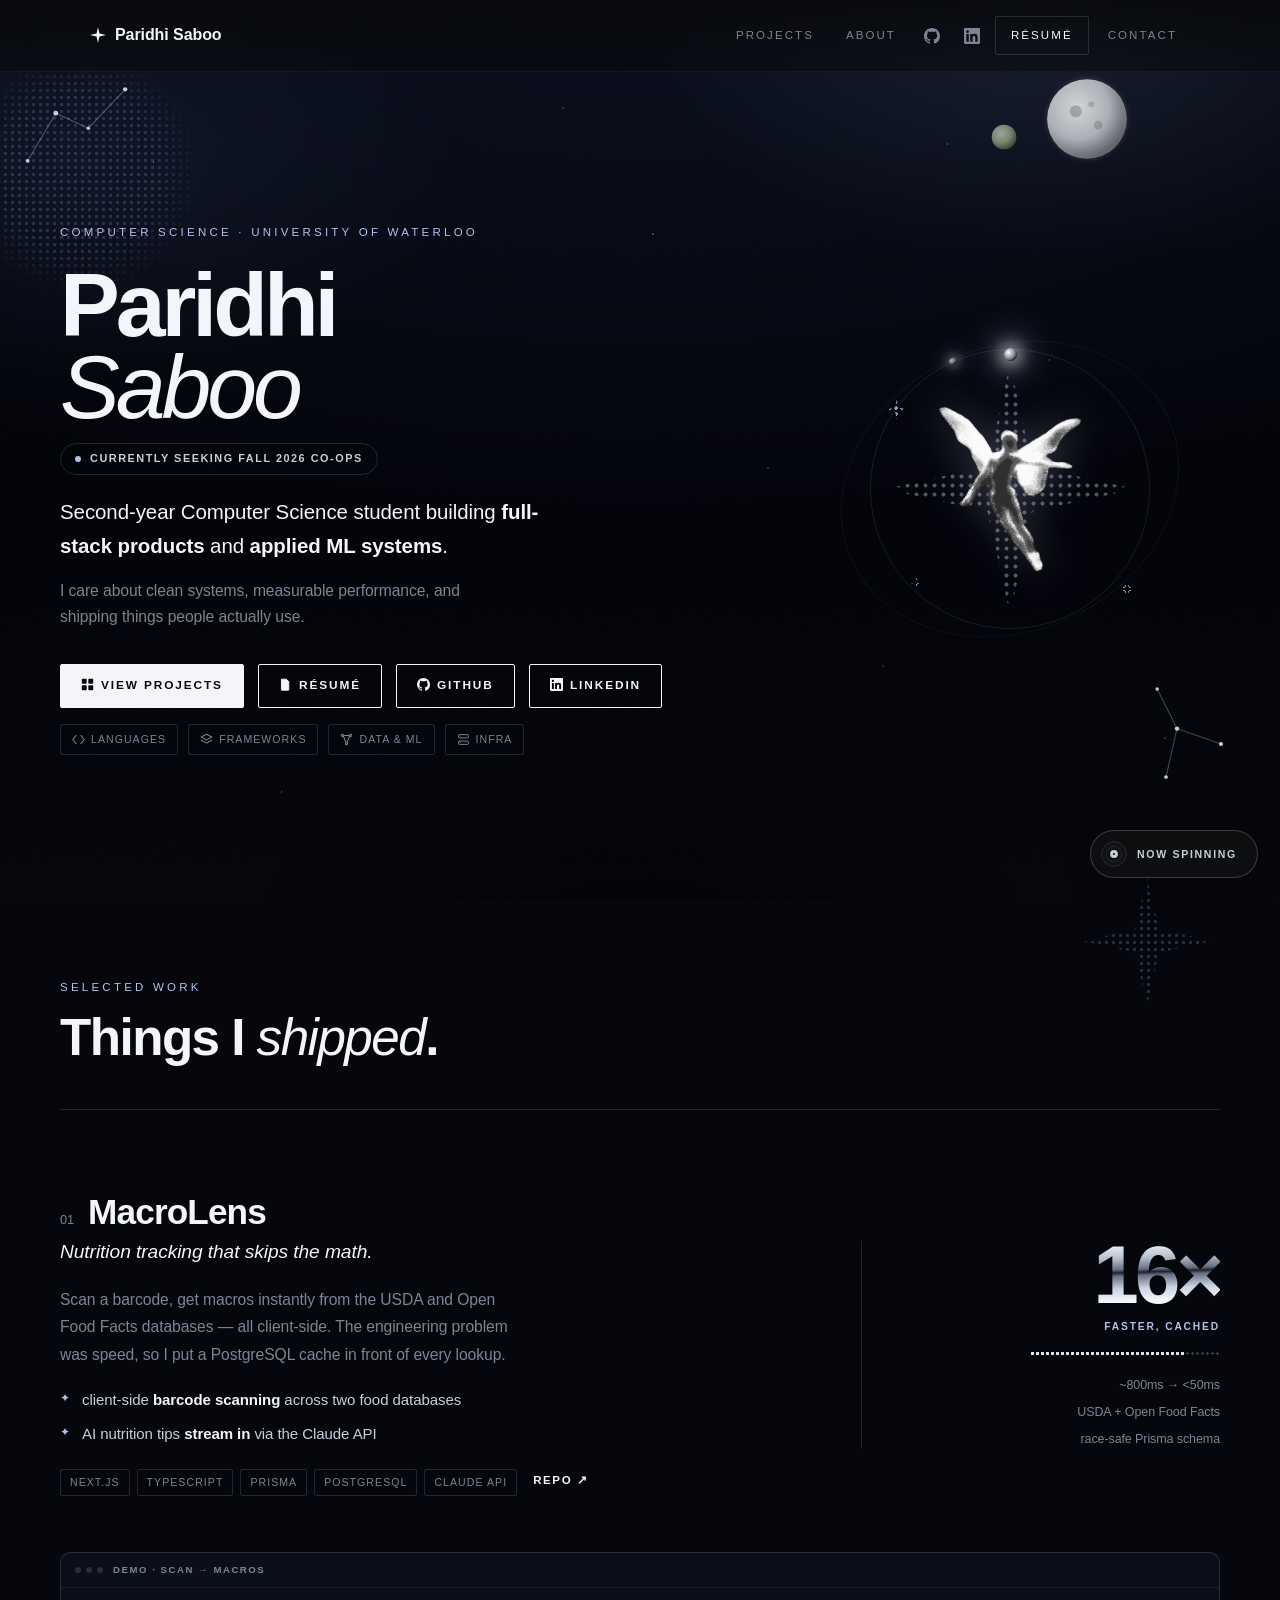
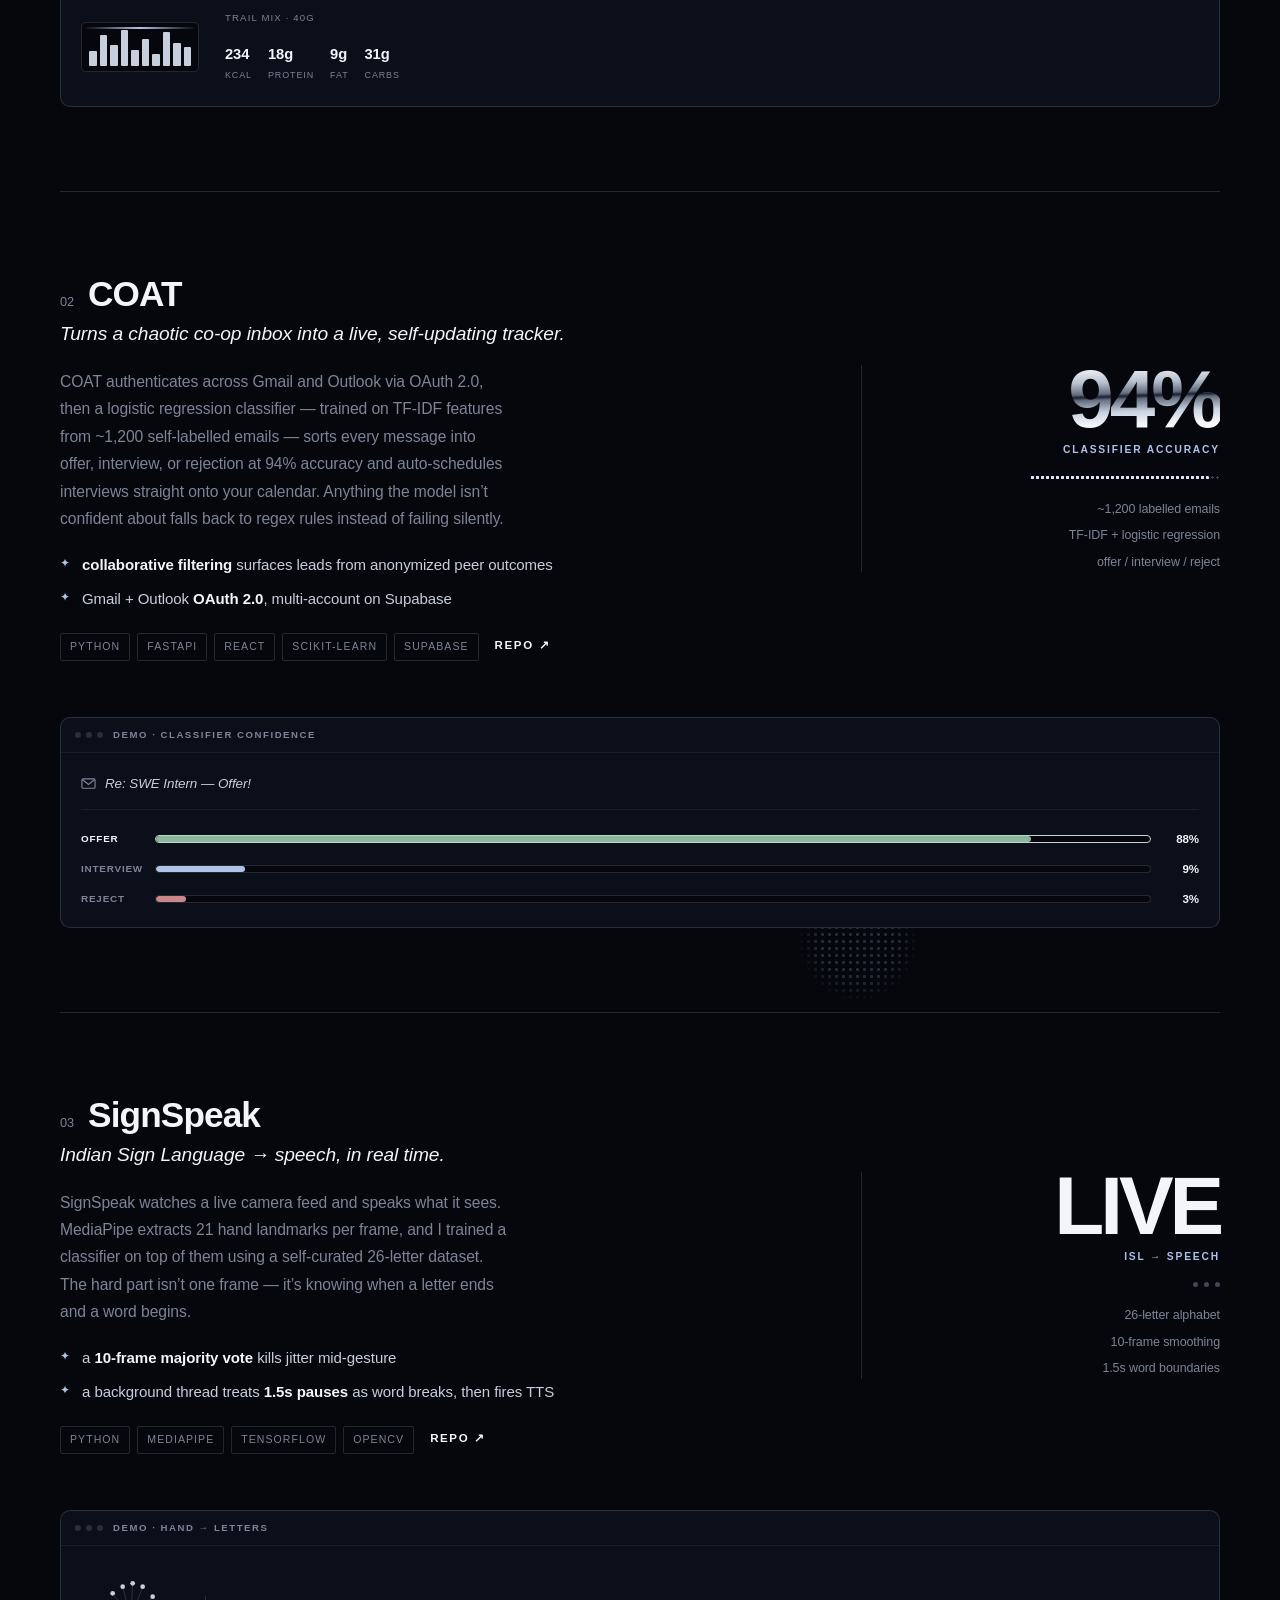
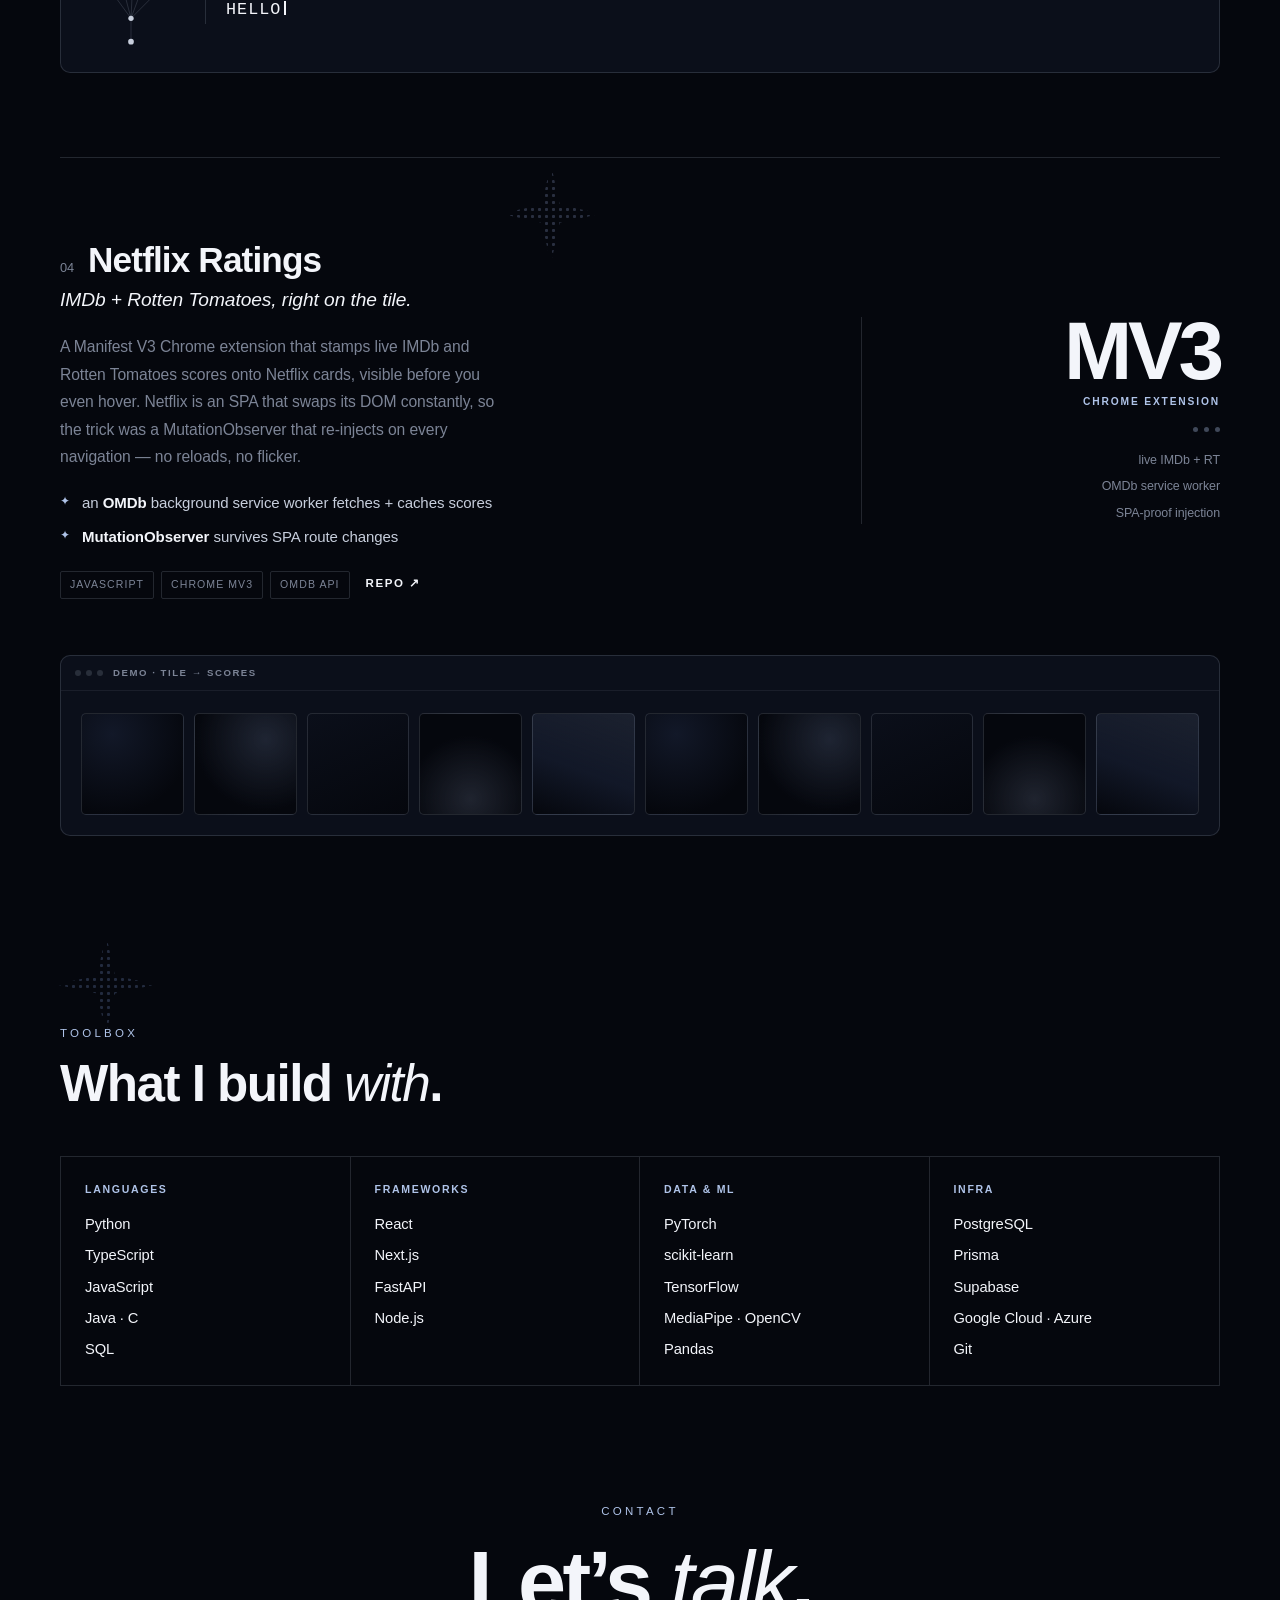
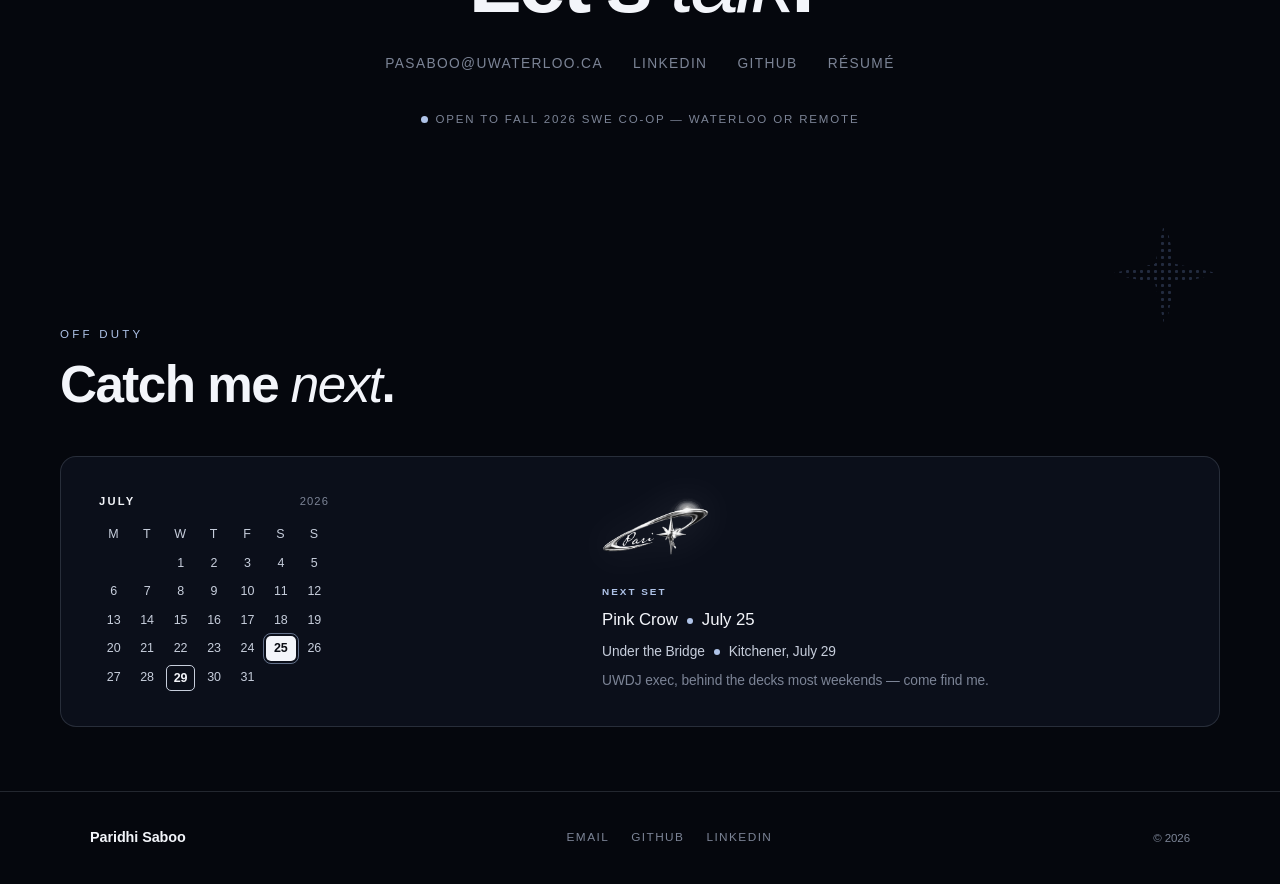
==== commit a1e86b8d: "Add GitHub/LinkedIn nav icons, second DJ gig, animated demo previews on project cards" ====
--- a/index.html
+++ b/index.html
@@ -55,7 +55,8 @@
     <nav class="nav-links">
       <a href="#projects">Projects</a>
       <a href="about.html">About</a>
-      <a href="https://www.linkedin.com/in/paridhi-saboo-70a339215/" target="_blank" rel="noopener">LinkedIn</a>
+      <a href="https://github.com/paridhisaboo" target="_blank" rel="noopener" class="nav-icon" aria-label="GitHub"><svg viewBox="0 0 16 16" aria-hidden="true"><path d="M8 0C3.58 0 0 3.58 0 8c0 3.54 2.29 6.53 5.47 7.59.4.07.55-.17.55-.38 0-.19-.01-.82-.01-1.49-2.01.37-2.53-.49-2.69-.94-.09-.23-.48-.94-.82-1.13-.28-.15-.68-.52-.01-.53.63-.01 1.08.58 1.23.82.72 1.21 1.87.87 2.33.66.07-.52.28-.87.51-1.07-1.78-.2-3.64-.89-3.64-3.95 0-.87.31-1.59.82-2.15-.08-.2-.36-1.02.08-2.12 0 0 .67-.21 2.2.82.64-.18 1.32-.27 2-.27.68 0 1.36.09 2 .27 1.53-1.04 2.2-.82 2.2-.82.44 1.1.16 1.92.08 2.12.51.56.82 1.27.82 2.15 0 3.07-1.87 3.75-3.65 3.95.29.25.54.73.54 1.48 0 1.07-.01 1.93-.01 2.2 0 .21.15.46.55.38A8.013 8.013 0 0016 8c0-4.42-3.58-8-8-8z"/></svg></a>
+      <a href="https://www.linkedin.com/in/paridhi-saboo-70a339215/" target="_blank" rel="noopener" class="nav-icon" aria-label="LinkedIn"><svg viewBox="0 0 24 24" aria-hidden="true"><path d="M20.447 20.452h-3.554v-5.569c0-1.328-.027-3.037-1.852-3.037-1.853 0-2.136 1.445-2.136 2.939v5.667H9.351V9h3.414v1.561h.046c.477-.9 1.637-1.85 3.37-1.85 3.601 0 4.267 2.37 4.267 5.455v6.286zM5.337 7.433c-1.144 0-2.063-.926-2.063-2.065 0-1.138.92-2.063 2.063-2.063 1.14 0 2.064.925 2.064 2.063 0 1.139-.925 2.065-2.064 2.065zm1.782 13.019H3.555V9h3.564v11.452zM22.225 0H1.771C.792 0 0 .774 0 1.729v20.542C0 23.227.792 24 1.771 24h20.451C23.2 24 24 23.227 24 22.271V1.729C24 .774 23.2 0 22.222 0h.003z"/></svg></a>
       <a href="resume.pdf" target="_blank" rel="noopener" class="res">Résumé</a>
       <a href="mailto:pasaboo@uwaterloo.ca">Contact</a>
     </nav>
@@ -70,12 +71,20 @@
     <div class="reveal">
       <p class="eyebrow">Computer Science · University of Waterloo</p>
       <h1 class="typewrite">Paridhi<br><em>Saboo</em></h1>
-      <p class="lede">Second-year Computer Science student building <b>full-stack products</b> and <b>applied ML</b>.</p>
+      <p class="hero-avail"><span class="dot"></span>Currently seeking Fall 2026 co-ops</p>
+      <p class="lede">Second-year Computer Science student building <b>full-stack products</b> and <b>applied ML systems</b>.</p>
       <p class="sub">I care about clean systems, measurable performance, and shipping things people actually use.</p>
       <div class="cta">
-        <a class="btn primary" href="#projects">View Projects</a>
-        <a class="btn" href="resume.pdf" target="_blank" rel="noopener">Résumé</a>
-        <a class="btn" href="https://github.com/paridhisaboo" target="_blank" rel="noopener">GitHub</a>
+        <a class="btn primary" href="#projects"><svg viewBox="0 0 16 16" aria-hidden="true"><rect x="1" y="1" width="6" height="6" rx="1"/><rect x="9" y="1" width="6" height="6" rx="1"/><rect x="1" y="9" width="6" height="6" rx="1"/><rect x="9" y="9" width="6" height="6" rx="1"/></svg>View Projects</a>
+        <a class="btn" href="resume.pdf" target="_blank" rel="noopener"><svg viewBox="0 0 16 16" fill="none" stroke="currentColor" stroke-width="1.15" aria-hidden="true"><path d="M3 1.5h6l3 3v10a.5.5 0 01-.5.5h-8a.5.5 0 01-.5-.5v-13z"/><path d="M9 1.5v3h3"/><path d="M5 8.5h6M5 11h6"/></svg>Résumé</a>
+        <a class="btn" href="https://github.com/paridhisaboo" target="_blank" rel="noopener"><svg viewBox="0 0 16 16" aria-hidden="true"><path d="M8 0C3.58 0 0 3.58 0 8c0 3.54 2.29 6.53 5.47 7.59.4.07.55-.17.55-.38 0-.19-.01-.82-.01-1.49-2.01.37-2.53-.49-2.69-.94-.09-.23-.48-.94-.82-1.13-.28-.15-.68-.52-.01-.53.63-.01 1.08.58 1.23.82.72 1.21 1.87.87 2.33.66.07-.52.28-.87.51-1.07-1.78-.2-3.64-.89-3.64-3.95 0-.87.31-1.59.82-2.15-.08-.2-.36-1.02.08-2.12 0 0 .67-.21 2.2.82.64-.18 1.32-.27 2-.27.68 0 1.36.09 2 .27 1.53-1.04 2.2-.82 2.2-.82.44 1.1.16 1.92.08 2.12.51.56.82 1.27.82 2.15 0 3.07-1.87 3.75-3.65 3.95.29.25.54.73.54 1.48 0 1.07-.01 1.93-.01 2.2 0 .21.15.46.55.38A8.013 8.013 0 0016 8c0-4.42-3.58-8-8-8z"/></svg>GitHub</a>
+        <a class="btn" href="https://www.linkedin.com/in/paridhi-saboo-70a339215/" target="_blank" rel="noopener"><svg viewBox="0 0 24 24" aria-hidden="true"><path d="M20.447 20.452h-3.554v-5.569c0-1.328-.027-3.037-1.852-3.037-1.853 0-2.136 1.445-2.136 2.939v5.667H9.351V9h3.414v1.561h.046c.477-.9 1.637-1.85 3.37-1.85 3.601 0 4.267 2.37 4.267 5.455v6.286zM5.337 7.433c-1.144 0-2.063-.926-2.063-2.065 0-1.138.92-2.063 2.063-2.063 1.14 0 2.064.925 2.064 2.063 0 1.139-.925 2.065-2.064 2.065zm1.782 13.019H3.555V9h3.564v11.452zM22.225 0H1.771C.792 0 0 .774 0 1.729v20.542C0 23.227.792 24 1.771 24h20.451C23.2 24 24 23.227 24 22.271V1.729C24 .774 23.2 0 22.222 0h.003z"/></svg>LinkedIn</a>
+      </div>
+      <div class="hero-skills reveal">
+        <a class="skill-chip" href="#toolbox"><svg viewBox="0 0 16 16" fill="none" stroke="currentColor" stroke-width="1.3" stroke-linecap="round" stroke-linejoin="round" aria-hidden="true"><path d="M5 3L1 8l4 5M11 3l4 5-4 5"/></svg>Languages</a>
+        <a class="skill-chip" href="#toolbox"><svg viewBox="0 0 16 16" fill="none" stroke="currentColor" stroke-width="1.3" stroke-linecap="round" stroke-linejoin="round" aria-hidden="true"><path d="M8 1.5L1.5 5 8 8.5 14.5 5 8 1.5z"/><path d="M1.5 9L8 12.5 14.5 9"/></svg>Frameworks</a>
+        <a class="skill-chip" href="#toolbox"><svg viewBox="0 0 16 16" fill="none" stroke="currentColor" stroke-width="1.3" stroke-linecap="round" stroke-linejoin="round" aria-hidden="true"><circle cx="3" cy="3" r="1.3"/><circle cx="13" cy="3" r="1.3"/><circle cx="8" cy="13" r="1.3"/><path d="M4.1 3.7L7.3 11.6M11.9 3.7L8.7 11.6M4.3 3h7.4"/></svg>Data &amp; ML</a>
+        <a class="skill-chip" href="#toolbox"><svg viewBox="0 0 16 16" fill="none" stroke="currentColor" stroke-width="1.2" stroke-linecap="round" stroke-linejoin="round" aria-hidden="true"><rect x="2" y="2" width="12" height="4" rx="1"/><rect x="2" y="10" width="12" height="4" rx="1"/><circle cx="4.4" cy="4" r=".5" fill="currentColor" stroke="none"/><circle cx="4.4" cy="12" r=".5" fill="currentColor" stroke="none"/></svg>Infra</a>
       </div>
     </div>
     <div class="hero-art reveal" aria-hidden="true">
@@ -114,7 +123,7 @@
         <p class="p-elab">Scan a barcode, get macros instantly from the USDA and Open Food Facts databases — all client-side. The engineering problem was speed, so I put a PostgreSQL cache in front of every lookup.</p>
         <ul>
           <li>client-side <b>barcode scanning</b> across two food databases</li>
-          <li>AI nutrition tips <b>stream in</b> live via the Claude API</li>
+          <li>AI nutrition tips <b>stream in</b> via the Claude API</li>
         </ul>
         <div class="p-meta">
           <div class="tags"><span class="tag">Next.js</span><span class="tag">TypeScript</span><span class="tag">Prisma</span><span class="tag">PostgreSQL</span><span class="tag">Claude API</span></div>
@@ -127,14 +136,34 @@
         <div class="stat-meter"><div class="stat-meter-track"><div class="stat-meter-fill" data-fill="82"></div></div></div>
         <ul class="subs"><li>~800ms → &lt;50ms</li><li>USDA + Open Food Facts</li><li>race-safe Prisma schema</li></ul>
       </div>
+      <div class="p-demo demo-mlens">
+        <div class="p-demo-bar"><span class="p-demo-dots"><span></span><span></span><span></span></span><span class="p-demo-label">Demo · scan → macros</span></div>
+        <div class="p-demo-stage">
+          <div class="ml-scene">
+            <div class="ml-barcode" aria-hidden="true">
+              <span style="height:38%"></span><span style="height:80%"></span><span style="height:55%"></span><span style="height:95%"></span><span style="height:42%"></span><span style="height:70%"></span><span style="height:30%"></span><span style="height:88%"></span><span style="height:60%"></span><span style="height:48%"></span>
+              <div class="ml-scanline dmv"></div>
+            </div>
+            <div class="ml-readout">
+              <span class="ml-item-label">Trail mix · 40g</span>
+              <div class="ml-nums">
+                <span class="ml-stat"><b>234</b><small>kcal</small></span>
+                <span class="ml-stat"><b>18g</b><small>protein</small></span>
+                <span class="ml-stat"><b>9g</b><small>fat</small></span>
+                <span class="ml-stat"><b>31g</b><small>carbs</small></span>
+              </div>
+            </div>
+          </div>
+        </div>
+      </div>
     </article>
 
     <article class="project reveal">
       <div class="halftone halftone-b" style="width:120px; height:120px; bottom:10px; right:26%" aria-hidden="true"></div>
       <div class="p-info">
         <div class="p-top"><span class="p-num">02</span><h3><span class="txt">COAT</span><span class="txt chrome" aria-hidden="true">COAT</span></h3></div>
-        <p class="p-hook">A co-op tracker that reads my inbox so I don&rsquo;t.</p>
-        <p class="p-elab">COAT links Gmail and Outlook, and a model I trained on ~1,200 self-labelled emails sorts each into offer, interview, or rejection — then drops interviews on your calendar. A regex fallback catches anything low-confidence.</p>
+        <p class="p-hook">Turns a chaotic co-op inbox into a live, self-updating tracker.</p>
+        <p class="p-elab">COAT authenticates across Gmail and Outlook via OAuth 2.0, then a logistic regression classifier — trained on TF-IDF features from ~1,200 self-labelled emails — sorts every message into offer, interview, or rejection at 94% accuracy and auto-schedules interviews straight onto your calendar. Anything the model isn&rsquo;t confident about falls back to regex rules instead of failing silently.</p>
         <ul>
           <li><b>collaborative filtering</b> surfaces leads from anonymized peer outcomes</li>
           <li>Gmail + Outlook <b>OAuth 2.0</b>, multi-account on Supabase</li>
@@ -150,16 +179,42 @@
         <div class="stat-meter"><div class="stat-meter-track"><div class="stat-meter-fill" data-fill="94"></div></div></div>
         <ul class="subs"><li>~1,200 labelled emails</li><li>TF-IDF + logistic regression</li><li>offer / interview / reject</li></ul>
       </div>
+      <div class="p-demo demo-coat">
+        <div class="p-demo-bar"><span class="p-demo-dots"><span></span><span></span><span></span></span><span class="p-demo-label">Demo · classifier confidence</span></div>
+        <div class="p-demo-stage coat-stage">
+          <div class="coat-email">
+            <svg class="coat-email-icon" viewBox="0 0 16 16" fill="none" stroke="currentColor" stroke-width="1.2" aria-hidden="true"><rect x="1" y="3" width="14" height="10" rx="1.4"/><path d="M1.5 3.8L8 9l6.5-5.2"/></svg>
+            <span class="coat-email-subj">Re: SWE Intern — Offer!</span>
+          </div>
+          <div class="coat-bars">
+            <div class="coat-bar-row coat-bar-row-offer winner">
+              <span class="coat-bar-label">Offer</span>
+              <div class="coat-bar-track"><div class="coat-bar-fill coat-bar-offer" style="width:88%"></div></div>
+              <span class="coat-bar-pct">88%</span>
+            </div>
+            <div class="coat-bar-row coat-bar-row-interview">
+              <span class="coat-bar-label">Interview</span>
+              <div class="coat-bar-track"><div class="coat-bar-fill coat-bar-interview" style="width:9%"></div></div>
+              <span class="coat-bar-pct">9%</span>
+            </div>
+            <div class="coat-bar-row coat-bar-row-reject">
+              <span class="coat-bar-label">Reject</span>
+              <div class="coat-bar-track"><div class="coat-bar-fill coat-bar-reject" style="width:3%"></div></div>
+              <span class="coat-bar-pct">3%</span>
+            </div>
+          </div>
+        </div>
+      </div>
     </article>
 
     <article class="project reveal">
       <div class="p-info">
         <div class="p-top"><span class="p-num">03</span><h3><span class="txt">SignSpeak</span><span class="txt chrome" aria-hidden="true">SignSpeak</span></h3></div>
         <p class="p-hook">Indian Sign Language → speech, in real time.</p>
-        <p class="p-elab">SignSpeak watches a live camera feed and speaks what it sees. I fine-tuned a MediaPipe hand-landmark model on a self-curated 26-letter dataset. The hard part isn&rsquo;t one frame — it&rsquo;s knowing when a letter ends and a word begins.</p>
+        <p class="p-elab">SignSpeak watches a live camera feed and speaks what it sees. MediaPipe extracts 21 hand landmarks per frame, and I trained a classifier on top of them using a self-curated 26-letter dataset. The hard part isn&rsquo;t one frame — it&rsquo;s knowing when a letter ends and a word begins.</p>
         <ul>
           <li>a <b>10-frame majority vote</b> kills jitter mid-gesture</li>
-          <li>a thread reads <b>1.5s pauses</b> as word breaks, then fires TTS</li>
+          <li>a background thread treats <b>1.5s pauses</b> as word breaks, then fires TTS</li>
         </ul>
         <div class="p-meta">
           <div class="tags"><span class="tag">Python</span><span class="tag">MediaPipe</span><span class="tag">TensorFlow</span><span class="tag">OpenCV</span></div>
@@ -172,6 +227,26 @@
         <div class="stat-pulse" aria-hidden="true"><span></span><span></span><span></span></div>
         <ul class="subs"><li>26-letter alphabet</li><li>10-frame smoothing</li><li>1.5s word boundaries</li></ul>
       </div>
+      <div class="p-demo demo-signspeak">
+        <div class="p-demo-bar"><span class="p-demo-dots"><span></span><span></span><span></span></span><span class="p-demo-label">Demo · hand → letters</span></div>
+        <div class="p-demo-stage ss-stage">
+          <svg class="ss-hand" viewBox="0 0 120 100" aria-hidden="true">
+            <g stroke="var(--line)" stroke-width="1.2" fill="none">
+              <path d="M60 88 L60 60 M60 60 L38 30 M60 60 L50 22 M60 60 L62 18 M60 60 L74 22 M60 60 L86 34"/>
+            </g>
+            <g fill="var(--ice-2)">
+              <circle class="ss-node dmv" cx="60" cy="88" r="3.4"/>
+              <circle class="ss-node dmv ss-n2" cx="60" cy="60" r="3.2"/>
+              <circle class="ss-node dmv ss-n3" cx="38" cy="30" r="2.8"/>
+              <circle class="ss-node dmv ss-n4" cx="50" cy="22" r="2.8"/>
+              <circle class="ss-node dmv ss-n5" cx="62" cy="18" r="2.8"/>
+              <circle class="ss-node dmv ss-n6" cx="74" cy="22" r="2.8"/>
+              <circle class="ss-node dmv ss-n7" cx="86" cy="34" r="2.8"/>
+            </g>
+          </svg>
+          <div class="ss-caption-wrap"><span class="ss-caption"></span></div>
+        </div>
+      </div>
     </article>
 
     <article class="project reveal">
@@ -179,7 +254,7 @@
       <div class="p-info">
         <div class="p-top"><span class="p-num">04</span><h3><span class="txt">Netflix Ratings</span><span class="txt chrome" aria-hidden="true">Netflix Ratings</span></h3></div>
         <p class="p-hook">IMDb + Rotten Tomatoes, right on the tile.</p>
-        <p class="p-elab">A Manifest V3 Chrome extension that stamps live IMDb and Rotten Tomatoes scores onto Netflix cards before you hover. Netflix is an SPA that swaps its DOM constantly, so the trick was a MutationObserver that re-injects on every navigation — no reloads, no flicker.</p>
+        <p class="p-elab">A Manifest V3 Chrome extension that stamps live IMDb and Rotten Tomatoes scores onto Netflix cards, visible before you even hover. Netflix is an SPA that swaps its DOM constantly, so the trick was a MutationObserver that re-injects on every navigation — no reloads, no flicker.</p>
         <ul>
           <li>an <b>OMDb</b> background service worker fetches + caches scores</li>
           <li><b>MutationObserver</b> survives SPA route changes</li>
@@ -195,13 +270,28 @@
         <div class="stat-pulse" aria-hidden="true"><span></span><span></span><span></span></div>
         <ul class="subs"><li>live IMDb + RT</li><li>OMDb service worker</li><li>SPA-proof injection</li></ul>
       </div>
+      <div class="p-demo demo-netflix">
+        <div class="p-demo-bar"><span class="p-demo-dots"><span></span><span></span><span></span></span><span class="p-demo-label">Demo · tile → scores</span></div>
+        <div class="p-demo-stage nf-stage" aria-hidden="true">
+          <div class="nf-card nf-g1"><span class="nf-badge dmv">7.4</span></div>
+          <div class="nf-card nf-g2"><span class="nf-badge dmv nf-b2">88%</span></div>
+          <div class="nf-card nf-g3"></div>
+          <div class="nf-card nf-g4"><span class="nf-badge dmv nf-b3">8.7</span></div>
+          <div class="nf-card nf-g5"><span class="nf-badge dmv nf-b4">95%</span></div>
+          <div class="nf-card nf-g1"></div>
+          <div class="nf-card nf-g2"><span class="nf-badge dmv nf-b5">6.9</span></div>
+          <div class="nf-card nf-g3"></div>
+          <div class="nf-card nf-g4"><span class="nf-badge dmv nf-b6">91%</span></div>
+          <div class="nf-card nf-g5"></div>
+        </div>
+      </div>
     </article>
 
   </div>
 </section>
 
 <!-- SKILLS -->
-<section class="sec wrap" style="position:relative">
+<section class="sec wrap" id="toolbox" style="position:relative">
   <div class="halftone halftone-star halftone-b" style="width:100px; height:100px; top:6px; left:-4px" aria-hidden="true"></div>
   <div class="sec-head reveal"><p class="eyebrow">Toolbox</p><h2>What I build <em>with</em>.</h2></div>
   <div class="skills reveal">
@@ -237,14 +327,15 @@
         <span></span><span></span><span>1</span><span>2</span><span>3</span><span>4</span><span>5</span>
         <span>6</span><span>7</span><span>8</span><span>9</span><span>10</span><span>11</span><span>12</span>
         <span>13</span><span>14</span><span>15</span><span>16</span><span>17</span><span>18</span><span>19</span>
-        <span>20</span><span>21</span><span>22</span><span>23</span><span>24</span><span>25</span><span>26</span>
-        <span>27</span><span>28</span><span class="cal-hit">29</span><span>30</span><span>31</span><span></span><span></span>
+        <span>20</span><span>21</span><span>22</span><span>23</span><span>24</span><span class="cal-hit">25</span><span>26</span>
+        <span>27</span><span>28</span><span class="cal-hit-2">29</span><span>30</span><span>31</span><span></span><span></span>
       </div>
     </div>
     <div class="gig-info">
       <div class="dj-logo logo-art" role="img" aria-label="Pari's DJ logo"></div>
       <p class="dj-tag">Next set</p>
-      <p class="dj-event">Under the Bridge<span class="dot"></span>Kitchener, ON</p>
+      <p class="dj-event">Pink Crow<span class="dot"></span>July 25</p>
+      <p class="dj-event dj-event-2">Under the Bridge<span class="dot"></span>Kitchener, July 29</p>
       <p class="dj-sub">UWDJ exec, behind the decks most weekends — come find me.</p>
     </div>
   </div>
--- a/styles.css
+++ b/styles.css
@@ -9,6 +9,8 @@
   --silver:#B9C6DE;
   --silver-glow:#E4EBFA;
   --accent:#AFC3E8;
+  --bar-green:#8BB89A;
+  --bar-red:#C98787;
   --line:rgba(220,229,250,.14);
   --line-soft:rgba(220,229,250,.07);
   --sans:"Helvetica Neue",Helvetica,Arial,sans-serif;
@@ -88,15 +90,17 @@
 .nav{position:sticky; top:0; z-index:60; backdrop-filter:blur(14px); background:linear-gradient(rgba(8,9,10,.88),rgba(8,9,10,.5)); border-bottom:1px solid var(--line-soft)}
 .nav-in{max-width:var(--maxw); margin:0 auto; padding:16px 30px; display:flex; align-items:center; justify-content:space-between}
 .wordmark{font-weight:700; font-size:1rem; display:flex; align-items:center; gap:9px}
-.nav-links{display:flex; gap:4px; align-items:center}
-.nav-links a{font-size:.72rem; font-weight:500; text-transform:uppercase; letter-spacing:.18em; color:var(--ice-dim); padding:8px 12px; transition:color .3s var(--ease)}
+.nav-links{display:flex; gap:6px; align-items:center}
+.nav-links a{font-size:.72rem; font-weight:500; text-transform:uppercase; letter-spacing:.18em; color:var(--ice-dim); padding:9px 13px; transition:color .3s var(--ease)}
 .nav-links a:hover,.nav-links a.active{color:var(--ice)}
-.nav-links a.res{color:var(--ice); border:1px solid var(--line); border-radius:2px; padding:8px 14px; transition:background .3s var(--ease), color .3s var(--ease)}
+.nav-links a.res{color:var(--ice); border:1px solid var(--line); border-radius:2px; padding:9px 15px; transition:background .3s var(--ease), color .3s var(--ease)}
 .nav-links a.res:hover{background:var(--ice); color:#0a0a0b}
-@media(max-width:560px){ .nav-in{flex-wrap:wrap; gap:10px 0} .nav-links{flex-wrap:wrap; gap:0} .nav-links a{padding:6px 9px; letter-spacing:.1em; font-size:.66rem} }
+.nav-links a.nav-icon{display:inline-flex; align-items:center; justify-content:center; padding:9px}
+.nav-links a.nav-icon svg{width:16px; height:16px; display:block; fill:currentColor}
+@media(max-width:560px){ .nav-in{flex-wrap:wrap; gap:10px 0} .nav-links{flex-wrap:wrap; gap:2px} .nav-links a{padding:6px 9px; letter-spacing:.1em; font-size:.66rem} .nav-links a.nav-icon{padding:6px} }
 
 /* buttons — magnetic, spring easing */
-.btn{display:inline-block; text-align:center; font-size:.74rem; font-weight:600; text-transform:uppercase; letter-spacing:.16em; padding:15px 28px; border:1px solid var(--ice); color:var(--ice); background:transparent; border-radius:2px; cursor:pointer; transition:transform .5s var(--ease),background .3s var(--ease),color .3s var(--ease),box-shadow .4s var(--ease); will-change:transform}
+.btn{display:inline-block; text-align:center; font-size:.74rem; font-weight:600; text-transform:uppercase; letter-spacing:.16em; padding:11px 20px; border:1px solid var(--ice); color:var(--ice); background:transparent; border-radius:2px; cursor:pointer; transition:transform .5s var(--ease),background .3s var(--ease),color .3s var(--ease),box-shadow .4s var(--ease); will-change:transform}
 .btn:hover{background:var(--ice); color:#0a0a0b}
 .btn.primary{background:var(--ice); color:#0a0a0b}
 .btn.primary:hover{background:transparent; color:var(--ice); box-shadow:0 0 26px -6px var(--silver-glow)}
@@ -115,12 +119,19 @@
 .hero-grid{position:relative; z-index:1; display:grid; grid-template-columns:1.25fr .75fr; gap:40px; align-items:center; width:100%}
 @media(max-width:900px){ .hero-grid{grid-template-columns:1fr} .hero{min-height:auto; padding-top:52px} }
 .hero .eyebrow{margin-bottom:22px}
-.hero h1{font-weight:700; font-size:clamp(3.4rem,10vw,7rem); line-height:.9; letter-spacing:-.045em; margin:0 0 26px}
+.hero h1{font-weight:700; font-size:clamp(2.8rem,7.5vw,5.6rem); line-height:.92; letter-spacing:-.045em; margin:0 0 14px}
 .hero h1 em{font-weight:300; font-style:italic}
 .hero .lede{font-size:clamp(1.05rem,2vw,1.28rem); font-weight:300; max-width:44ch; margin:0 0 16px}
+.hero-avail{display:inline-flex; align-items:center; gap:9px; font-size:.68rem; font-weight:600; text-transform:uppercase; letter-spacing:.14em; color:var(--ice-2); border:1px solid var(--line); border-radius:20px; padding:6px 14px; margin:0 0 20px}
+.hero-avail .dot{display:inline-block; width:6px; height:6px; border-radius:50%; background:var(--accent); animation:pulse 2.4s infinite}
 .hero .lede b{font-weight:700}
 .hero .sub{font-size:.98rem; color:var(--ice-dim); max-width:48ch; margin:0 0 34px}
 .hero .cta{display:flex; gap:14px; flex-wrap:wrap}
+.btn svg{width:13px; height:13px; margin-right:7px; vertical-align:-2px; fill:currentColor}
+.hero-skills{display:flex; gap:10px; flex-wrap:wrap; margin-top:16px}
+.skill-chip{display:inline-flex; align-items:center; gap:6px; font-size:.66rem; font-weight:500; text-transform:uppercase; letter-spacing:.1em; color:var(--ice-dim); border:1px solid var(--line); padding:6px 11px; border-radius:2px; transition:border-color .3s var(--ease), color .3s var(--ease)}
+.skill-chip svg{width:13px; height:13px; flex-shrink:0}
+.skill-chip:hover{color:var(--ice); border-color:var(--ice-2)}
 .hero-art{display:grid; place-items:center; min-height:300px}
 .hero-fairy-wrap{position:relative; width:280px; height:280px; display:grid; place-items:center}
 .hero-figure{position:relative; width:100%; height:100%; display:grid; place-items:center; will-change:transform}
@@ -143,17 +154,9 @@
 
 /* projects — spacious, dramatic on hover */
 .projects{margin-top:16px}
-.project{position:relative; isolation:isolate; display:grid; grid-template-columns:1.35fr .65fr; gap:56px; align-items:center; padding:84px 0; border-top:1px solid var(--line); scroll-margin-top:90px; border-radius:16px; transform:translateY(0) scale(1); box-shadow:0 0 0 rgba(0,0,0,0); transition:transform .9s var(--ease-soft), box-shadow .9s var(--ease-soft), border-top-color .6s var(--ease-soft)}
-.project::before{content:"";position:absolute; inset:-1px; z-index:0; pointer-events:none; opacity:0; border-radius:14px;
-  background:
-    radial-gradient(45px circle at var(--mx,50%) var(--my,50%), rgba(230,238,255,.2), transparent 60%),
-    radial-gradient(105px circle at var(--mx,50%) var(--my,50%), rgba(175,195,232,.11), transparent 65%),
-    radial-gradient(190px circle at var(--mx,50%) var(--my,50%), rgba(175,195,232,.06), transparent 70%),
-    radial-gradient(280px circle at var(--mx,50%) var(--my,50%), rgba(175,195,232,.03), transparent 75%);
-  transition:opacity .8s var(--ease-soft)}
-.project:hover::before{opacity:1}
-.project:hover{transform:translateY(-22px) scale(1.016); border-top-color:var(--accent); box-shadow:0 50px 90px -28px rgba(0,0,4,.75), 0 18px 34px -14px rgba(0,0,4,.55)}
-@media(max-width:820px){ .project{grid-template-columns:1fr; gap:26px; padding:52px 0} .project:hover{transform:none; box-shadow:none} }
+.project{position:relative; isolation:isolate; display:grid; grid-template-columns:1.35fr .65fr; gap:56px; align-items:center; padding:84px 0; border-top:1px solid var(--line); scroll-margin-top:90px; transition:border-top-color .4s var(--ease-soft)}
+.project:hover{border-top-color:var(--ice)}
+@media(max-width:820px){ .project{grid-template-columns:1fr; gap:26px; padding:52px 0} }
 .p-info{position:relative; z-index:1}
 .p-top{display:flex; align-items:baseline; gap:14px; margin-bottom:6px}
 .p-num{font-size:.8rem; color:var(--ice-dim); font-weight:500}
@@ -201,6 +204,71 @@
 .stat-pulse span{width:5px; height:5px; border-radius:50%; background:var(--accent); opacity:.35; animation:pulsedot 1.8s ease-in-out infinite}
 .stat-pulse span:nth-child(2){animation-delay:.2s}
 .stat-pulse span:nth-child(3){animation-delay:.4s}
+
+/* ============ project sneak-peek demos ============ */
+.p-demo{grid-column:1/-1; border:1px solid var(--line); border-radius:10px; background:var(--void-2); overflow:hidden; position:relative; z-index:1}
+.p-demo-bar{display:flex; align-items:center; gap:10px; padding:9px 14px; border-bottom:1px solid var(--line-soft)}
+.p-demo-dots{display:flex; gap:5px}
+.p-demo-dots span{width:6px; height:6px; border-radius:50%; background:var(--line)}
+.p-demo-label{font-size:.6rem; font-weight:600; text-transform:uppercase; letter-spacing:.16em; color:var(--ice-dim)}
+.p-demo-stage{position:relative; padding:22px 20px 20px; min-height:118px}
+@media(max-width:560px){ .p-demo-stage{padding:18px 14px 16px} }
+.dmv{animation-play-state:paused}
+.p-demo.play .dmv{animation-play-state:running}
+@media(prefers-reduced-motion:reduce){ .dmv{animation:none!important; opacity:1!important; transform:none!important; width:auto!important} }
+
+/* MacroLens — barcode scan sweeping into a macro readout, rotates through 3 scanned items */
+.ml-scene{display:flex; align-items:center; gap:26px; flex-wrap:wrap}
+.ml-barcode{position:relative; display:flex; align-items:flex-end; gap:3px; width:118px; height:50px; padding:5px 7px; background:var(--void); border:1px solid var(--line); border-radius:5px; overflow:hidden; flex-shrink:0}
+.ml-barcode span{flex:1; background:var(--ice-2); border-radius:1px; transition:height .6s var(--ease-soft)}
+.ml-scanline{position:absolute; left:2px; right:2px; height:2px; background:linear-gradient(90deg,transparent,var(--accent),transparent); top:4px; animation:mlscan 2.6s ease-in-out infinite}
+@keyframes mlscan{0%,100%{top:4px} 50%{top:calc(100% - 6px)}}
+.ml-readout{display:flex; flex-direction:column; gap:8px}
+.ml-nums{display:flex; gap:16px; flex-wrap:wrap}
+.ml-stat{display:block}
+.ml-stat b{display:block; font-size:.92rem; font-weight:700; color:var(--ice); transition:opacity .3s ease}
+.ml-stat small{display:block; font-size:.56rem; font-weight:500; text-transform:uppercase; letter-spacing:.1em; color:var(--ice-dim); margin-top:2px}
+.ml-item-label{font-size:.6rem; color:var(--ice-dim); text-transform:uppercase; letter-spacing:.12em; margin-bottom:8px; display:block; transition:opacity .3s ease}
+
+/* COAT — classifier confidence bars per category, cycling through example emails */
+.coat-stage{padding:20px 20px 18px}
+.coat-email{display:flex; align-items:center; gap:9px; margin-bottom:20px; padding-bottom:14px; border-bottom:1px solid var(--line-soft)}
+.coat-email-icon{width:15px; height:15px; color:var(--ice-dim); flex-shrink:0}
+.coat-email-subj{font-size:.84rem; font-style:italic; color:var(--ice-2); white-space:nowrap; overflow:hidden; text-overflow:ellipsis; transition:opacity .3s ease}
+.coat-bars{display:flex; flex-direction:column; gap:11px}
+.coat-bar-row{display:grid; grid-template-columns:64px 1fr 38px; align-items:center; gap:10px}
+.coat-bar-label{font-size:.62rem; font-weight:600; text-transform:uppercase; letter-spacing:.08em; color:var(--ice-dim); transition:color .3s ease}
+.coat-bar-track{position:relative; height:8px; border-radius:4px; background:var(--void); border:1px solid var(--line); overflow:hidden}
+.coat-bar-fill{height:100%; width:0; border-radius:4px; transition:width .8s var(--ease-soft)}
+.coat-bar-offer{background:var(--bar-green)}
+.coat-bar-interview{background:var(--accent)}
+.coat-bar-reject{background:var(--bar-red)}
+.coat-bar-pct{font-size:.72rem; font-weight:700; color:var(--ice); text-align:right; font-variant-numeric:tabular-nums; transition:opacity .3s ease}
+.coat-bar-row.winner .coat-bar-label{color:var(--ice)}
+.coat-bar-row.winner .coat-bar-track{border-color:var(--ice-2)}
+
+/* SignSpeak — landmark nodes pulsing + typewriter caption */
+.ss-stage{display:flex; align-items:center; gap:24px; flex-wrap:wrap}
+.ss-hand{width:100px; height:84px; flex-shrink:0}
+.ss-node{transform-box:fill-box; transform-origin:center; animation:ssnode 2.4s ease-in-out infinite}
+.ss-n2{animation-delay:.1s} .ss-n3{animation-delay:.3s} .ss-n4{animation-delay:.45s} .ss-n5{animation-delay:.6s} .ss-n6{animation-delay:.75s} .ss-n7{animation-delay:.9s}
+@keyframes ssnode{0%,100%{opacity:.4; transform:scale(1)} 50%{opacity:1; transform:scale(1.35)}}
+.ss-caption-wrap{border-left:1px solid var(--line); padding-left:20px}
+@media(max-width:560px){ .ss-caption-wrap{border-left:0; padding-left:0; padding-top:14px; border-top:1px solid var(--line)} }
+.ss-caption{display:inline-block; font-family:"SF Mono",Menlo,Consolas,monospace; font-size:1.05rem; letter-spacing:.06em; color:var(--ice); white-space:nowrap; min-height:1.3em}
+.ss-caption::after{content:''; display:inline-block; width:2px; height:.85em; margin-left:3px; margin-bottom:-.08em; background:var(--ice); animation:blink .9s step-end infinite; vertical-align:baseline}
+
+/* Netflix Ratings — score badges stamping onto a full row of square poster tiles */
+.nf-stage{display:grid; grid-template-columns:repeat(auto-fit,minmax(84px,1fr)); gap:10px}
+.nf-card{position:relative; aspect-ratio:1/1; border:1px solid var(--line); border-radius:5px; overflow:hidden}
+.nf-g1{background:radial-gradient(circle at 30% 20%, var(--void-3), var(--void) 75%)}
+.nf-g2{background:radial-gradient(circle at 70% 25%, rgba(175,195,232,.12), var(--void) 70%)}
+.nf-g3{background:linear-gradient(155deg, var(--void-2), var(--void))}
+.nf-g4{background:radial-gradient(circle at 50% 85%, rgba(199,206,220,.11), var(--void) 65%)}
+.nf-g5{background:linear-gradient(200deg, rgba(175,195,232,.1), var(--void-3) 55%, var(--void))}
+.nf-badge{position:absolute; left:5px; bottom:5px; font-size:.6rem; font-weight:700; padding:2px 5px; border-radius:3px; background:var(--void); border:1px solid var(--ice-2); color:var(--ice); opacity:0; transform:scale(.5) rotate(-8deg); animation:nfstamp 7s ease-in-out infinite}
+.nf-b2{animation-delay:1.1s} .nf-b3{animation-delay:2.2s} .nf-b4{animation-delay:3.3s} .nf-b5{animation-delay:4.4s} .nf-b6{animation-delay:5.5s}
+@keyframes nfstamp{0%,4%{opacity:0; transform:scale(.5) rotate(-8deg)} 8%{opacity:1; transform:scale(1.15) rotate(-3deg)} 12%,76%{opacity:1; transform:scale(1) rotate(-3deg)} 82%,100%{opacity:0; transform:scale(.7) rotate(-3deg)}}
 @keyframes pulsedot{0%,100%{opacity:.3; transform:scale(1)}50%{opacity:1; transform:scale(1.4)}}
 
 /* skills */
@@ -241,6 +309,7 @@
 .dj-info{display:flex; flex-direction:column; gap:5px}
 .dj-tag{font-size:.62rem; font-weight:600; text-transform:uppercase; letter-spacing:.2em; color:var(--accent); margin:0}
 .dj-event{font-size:1.05rem; margin:0; color:var(--ice)}
+.dj-event-2{font-size:.86rem; color:var(--ice-2); margin-top:1px}
 .dj-event .dot{display:inline-block; width:6px; height:6px; border-radius:50%; background:var(--accent); margin:0 9px; vertical-align:middle; animation:pulse 2.4s infinite}
 .dj-sub{font-size:.86rem; color:var(--ice-dim); margin:0}
 @media(max-width:600px){ .dj-row{flex-direction:column; align-items:flex-start; text-align:left} }
@@ -256,8 +325,9 @@
 .cal-grid span{font-size:.78rem; color:var(--ice-2); padding:6px 0; border-radius:5px; line-height:1}
 .cal-grid span.cal-hit{position:relative; background:var(--ice); color:#0a0d14; font-weight:800}
 .cal-hit::after{content:"";position:absolute; inset:-3px; border:1px solid var(--accent); border-radius:8px; opacity:.55; animation:pillpulse 2.6s ease-out infinite}
+.cal-grid span.cal-hit-2{border:1px solid var(--ice-2); color:var(--ice); font-weight:700}
 .gig-info{display:flex; flex-direction:column; gap:6px}
-.gig-info .dj-logo{margin-bottom:6px}
+.gig-info .dj-logo{width:108px; margin-bottom:10px}
 
 .music-row{display:grid; grid-template-columns:1fr 1fr; gap:24px; align-items:start; margin-top:22px}
 @media(max-width:700px){ .music-row{grid-template-columns:1fr} }
